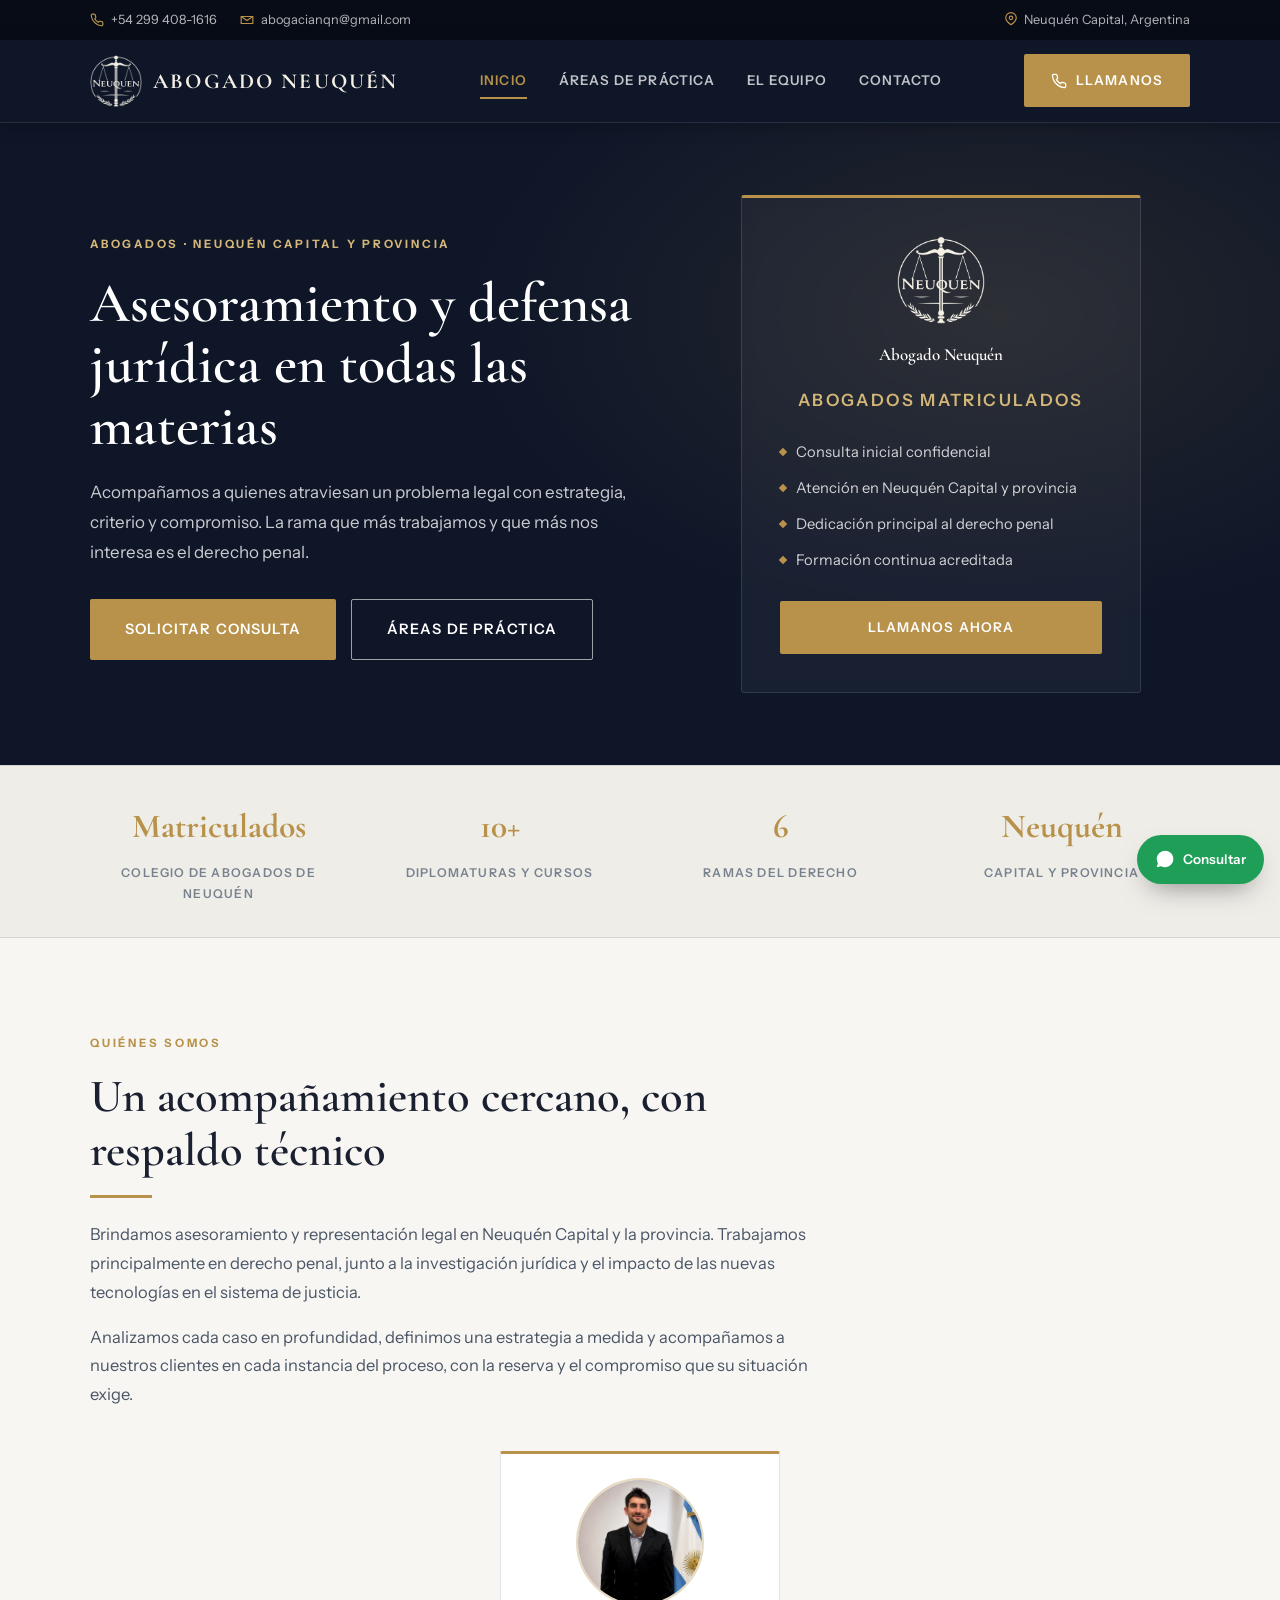
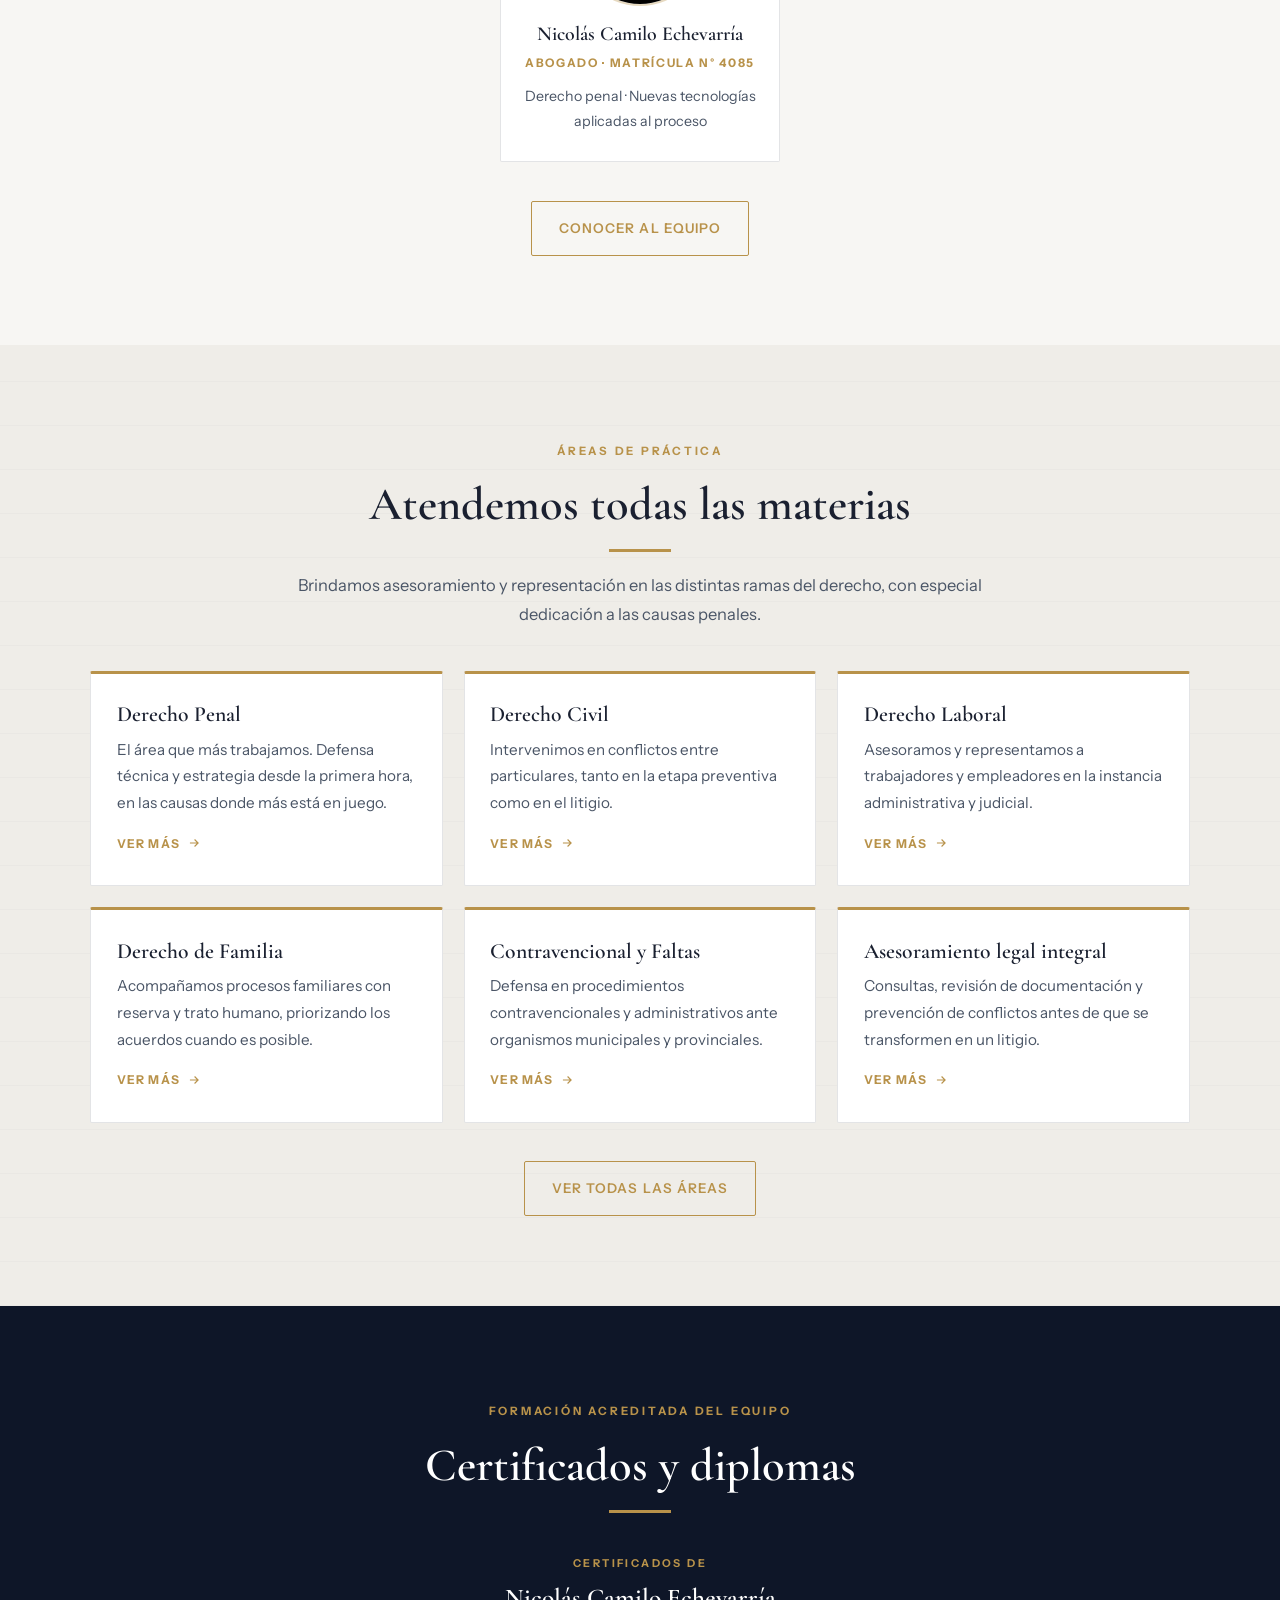
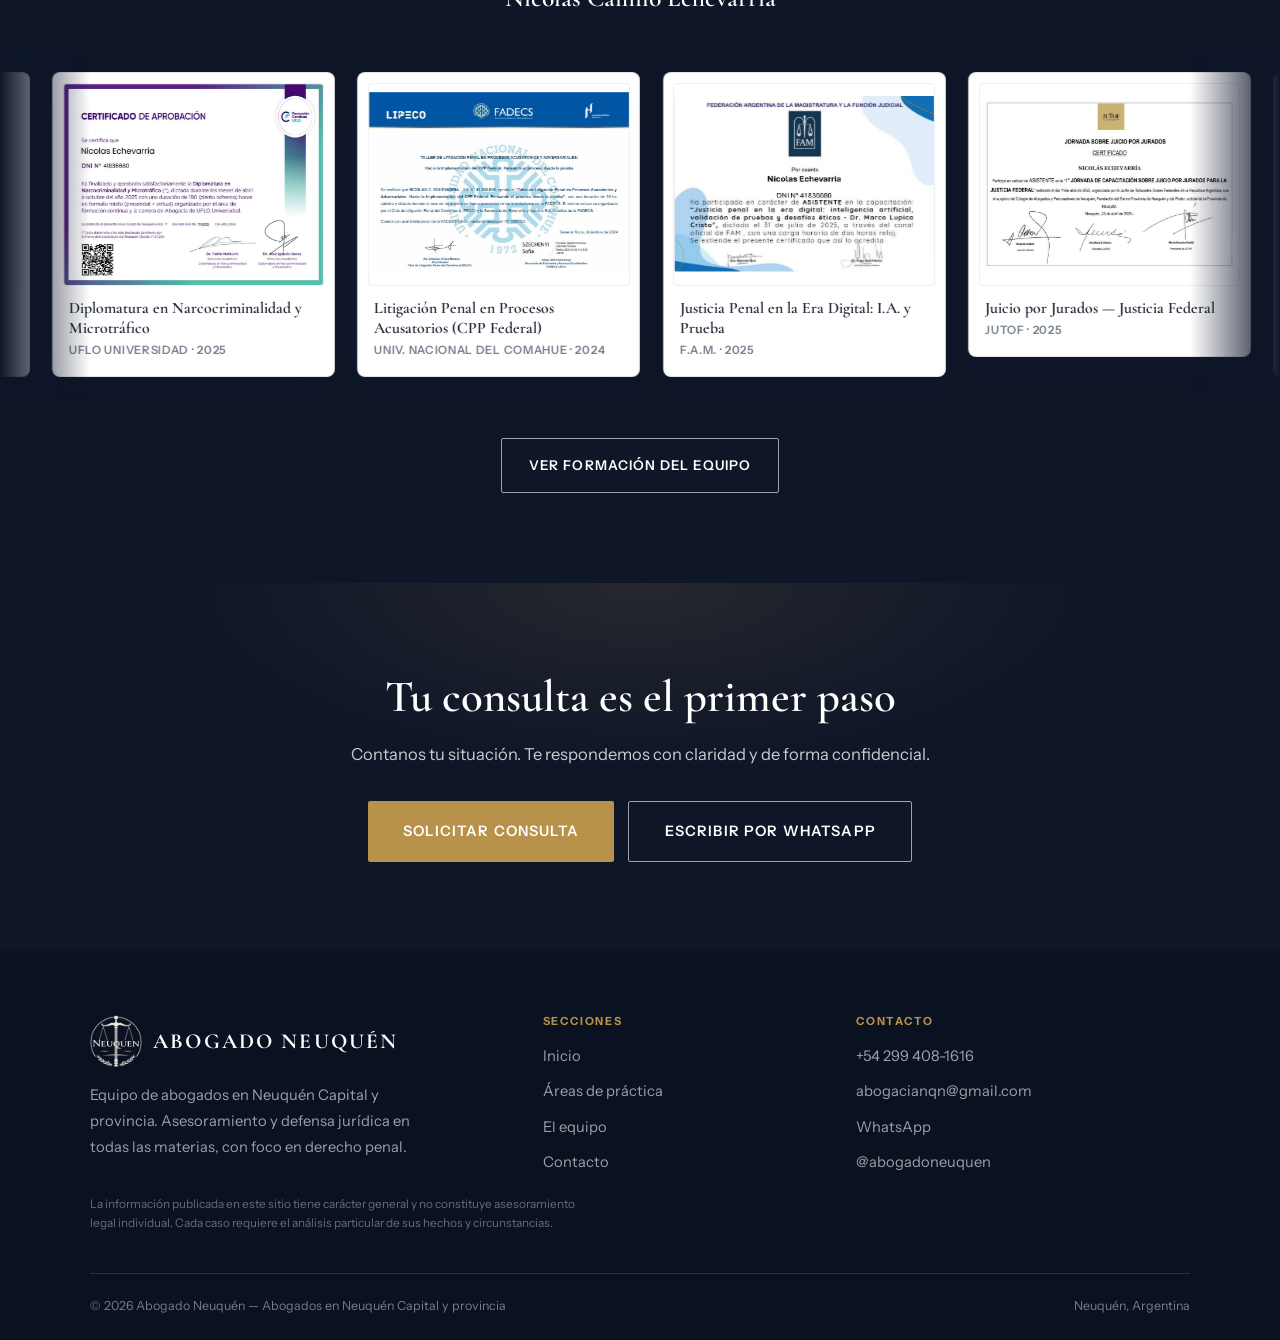
==== index.html @ dce4386e "Vitrina de certificados: desplazamiento continuo, arrastrable y sin salto El bucle pasa de keyframes" ====
<!DOCTYPE html>
<html lang="es-AR">
<head>
<meta charset="UTF-8">
<meta name="viewport" content="width=device-width, initial-scale=1, viewport-fit=cover">
<title>Abogado Neuquén | Abogados en Neuquén — Asesoramiento y defensa jurídica</title>
<meta name="description" content="Abogados en Neuquén. Asesoramiento y defensa jurídica en todas las materias legales, con foco en derecho penal. Consultanos tu caso: te respondemos con claridad y de forma confidencial.">
<meta name="robots" content="index, follow">
<meta name="theme-color" content="#0E1628">
<link rel="canonical" href="https://neuquenabogados.com/">
<meta property="og:type" content="website">
<meta property="og:url" content="https://neuquenabogados.com/">
<meta property="og:title" content="Abogado Neuquén | Abogados en Neuquén">
<meta property="og:description" content="Asesoramiento y defensa jurídica en Neuquén, con foco en derecho penal.">
<meta property="og:image" content="assets/img/logo.png">
<meta property="og:locale" content="es_AR">
<link rel="icon" href="assets/img/favicon.png" type="image/png">
<link rel="apple-touch-icon" href="assets/img/logo.png">
<link rel="preconnect" href="https://fonts.googleapis.com">
<link rel="preconnect" href="https://fonts.gstatic.com" crossorigin>
<link rel="stylesheet" href="https://fonts.googleapis.com/css2?family=Cormorant+Garamond:wght@500;600;700&family=Instrument+Sans:wght@400;500;600;700&display=swap">
<link rel="stylesheet" href="styles.css?v=20260724t13">
<script type="application/ld+json">
{
  "@context": "https://schema.org",
  "@type": "LegalService",
  "name": "Abogado Neuquén",
  "description": "Abogados en Neuquén. Asesoramiento y representación legal en todas las materias, con foco en derecho penal.",
  "areaServed": "Neuquén, Argentina",
  "url": "https://neuquenabogados.com/",
  "logo": "https://neuquenabogados.com/assets/img/logo.png",
  "image": "https://neuquenabogados.com/assets/img/logo.png",
  "email": "abogacianqn@gmail.com",
  "telephone": "+54 299 408-1616",
  "address": { "@type": "PostalAddress", "addressLocality": "Neuquén Capital", "addressCountry": "AR" },
  "sameAs": ["https://www.instagram.com/abogadoneuquen/"],
  "member": [
    {
      "@type": "Attorney",
      "name": "Nicolás Camilo Echevarría",
      "jobTitle": "Abogado",
      "image": "https://neuquenabogados.com/assets/img/nicolas.jpg"
    }
  ]
}
</script>
</head>
<body>
<a class="skip-link" href="#main">Saltar al contenido</a>

<!-- Barra superior -->
<div class="topbar">
  <div class="container topbar-inner">
    <div class="topbar-group">
      <a data-phone-link href="tel:"><svg viewBox="0 0 24 24" fill="none" stroke="currentColor" stroke-width="2"><path d="M22 16.92v3a2 2 0 0 1-2.18 2 19.79 19.79 0 0 1-8.63-3.07 19.5 19.5 0 0 1-6-6 19.79 19.79 0 0 1-3.07-8.67A2 2 0 0 1 4.11 2h3a2 2 0 0 1 2 1.72c.13.96.36 1.9.7 2.81a2 2 0 0 1-.45 2.11L8.09 9.91a16 16 0 0 0 6 6l1.27-1.27a2 2 0 0 1 2.11-.45c.91.34 1.85.57 2.81.7A2 2 0 0 1 22 16.92z"/></svg><span data-phone-display>—</span></a>
      <a data-email-link href="mailto:"><svg viewBox="0 0 24 24" fill="none" stroke="currentColor" stroke-width="2"><path d="M22 6l-10 7L2 6"/><path d="M2 6h20v12H2z"/></svg><span data-email-display>—</span></a>
    </div>
    <div class="topbar-group">
      <span><svg viewBox="0 0 24 24" fill="none" stroke="currentColor" stroke-width="2" style="display:inline-block;vertical-align:-2px;margin-right:.35rem"><path d="M21 10c0 6-9 12-9 12s-9-6-9-12a9 9 0 0 1 18 0z"/><circle cx="12" cy="10" r="3"/></svg><span data-location-display>—</span></span>
    </div>
  </div>
</div>

<!-- Header -->
<header class="site-header">
  <div class="container header-inner">
    <a class="logo" href="index.html">
      <img src="assets/img/logo.png" alt="Abogado Neuquén" width="52" height="52">
      <span class="logo-text"><span class="logo-name">Abogado Neuquén</span></span>
    </a>
    <nav class="main-nav" aria-label="Principal">
      <a href="index.html">Inicio</a>
      <a href="areas-de-practica.html">Áreas de práctica</a>
      <a href="equipo.html">El equipo</a>
      <a href="contacto.html">Contacto</a>
    </nav>
    <div class="header-actions">
      <a class="btn btn-gold btn-call" data-phone-link href="tel:">
        <svg viewBox="0 0 24 24" fill="none" stroke="currentColor" stroke-width="2"><path d="M22 16.92v3a2 2 0 0 1-2.18 2 19.79 19.79 0 0 1-8.63-3.07 19.5 19.5 0 0 1-6-6 19.79 19.79 0 0 1-3.07-8.67A2 2 0 0 1 4.11 2h3a2 2 0 0 1 2 1.72c.13.96.36 1.9.7 2.81a2 2 0 0 1-.45 2.11L8.09 9.91a16 16 0 0 0 6 6l1.27-1.27a2 2 0 0 1 2.11-.45c.91.34 1.85.57 2.81.7A2 2 0 0 1 22 16.92z"/></svg>
        Llamanos
      </a>
      <button class="burger" data-burger aria-expanded="false" aria-controls="mobile-menu" aria-label="Abrir menú"><span></span></button>
    </div>
  </div>
</header>
<div class="mobile-menu" id="mobile-menu" data-mobile-menu data-open="false">
  <a href="index.html">Inicio</a>
  <a href="areas-de-practica.html">Áreas de práctica</a>
  <a href="equipo.html">El equipo</a>
  <a href="contacto.html">Contacto</a>
  <a class="btn btn-gold" data-phone-link href="tel:">Llamanos</a>
</div>

<main id="main">

  <!-- Hero -->
  <section class="home-hero">
    <div class="container home-hero-grid">
      <div data-reveal>
        <span class="eyebrow">Abogados · Neuquén Capital y provincia</span>
        <h1>Asesoramiento y defensa jurídica en todas las materias</h1>
        <p>Acompañamos a quienes atraviesan un problema legal con estrategia, criterio y compromiso. La rama que más trabajamos y que más nos interesa es el derecho penal.</p>
        <div class="actions">
          <a class="btn btn-gold btn-lg" href="contacto.html">Solicitar consulta</a>
          <a class="btn btn-light btn-lg" href="areas-de-practica.html">Áreas de práctica</a>
        </div>
      </div>
      <aside class="hero-panel" data-reveal>
        <img class="hero-emblem" src="assets/img/logo.png" alt="" width="88" height="88" fetchpriority="high">
        <p class="hero-panel-title">Abogado Neuquén</p>
        <p class="hero-panel-sub">Abogados matriculados</p>
        <ul class="hero-points">
          <li>Consulta inicial confidencial</li>
          <li>Atención en Neuquén Capital y provincia</li>
          <li>Dedicación principal al derecho penal</li>
          <li>Formación continua acreditada</li>
        </ul>
        <a class="btn btn-gold" data-phone-link href="tel:">Llamanos ahora</a>
      </aside>
    </div>
  </section>

  <!-- Franja de datos -->
  <section class="facts">
    <div class="container facts-inner">
      <div class="fact"><strong>Matriculados</strong><span>Colegio de Abogados de Neuquén</span></div>
      <div class="fact"><strong>10+</strong><span>Diplomaturas y cursos</span></div>
      <div class="fact"><strong>6</strong><span>Ramas del derecho</span></div>
      <div class="fact"><strong>Neuquén</strong><span>Capital y provincia</span></div>
    </div>
  </section>

  <!-- Presentación -->
  <section class="section">
    <div class="container">
      <div class="section-head" data-reveal>
        <span class="eyebrow">Quiénes somos</span>
        <h2>Un acompañamiento cercano, con respaldo técnico</h2>
        <div class="rule" style="margin-bottom:1.4rem"></div>
        <p>Brindamos asesoramiento y representación legal en Neuquén Capital y la provincia. Trabajamos principalmente en derecho penal, junto a la investigación jurídica y el impacto de las nuevas tecnologías en el sistema de justicia.</p>
        <p style="margin-top:1rem">Analizamos cada caso en profundidad, definimos una estrategia a medida y acompañamos a nuestros clientes en cada instancia del proceso, con la reserva y el compromiso que su situación exige.</p>
      </div>
      <div class="team-brief" data-team-brief data-reveal></div>
      <div style="text-align:center;margin-top:2.4rem" data-reveal>
        <a class="btn btn-outline" href="equipo.html">Conocer al equipo</a>
      </div>
    </div>
  </section>

  <!-- Áreas -->
  <section class="section section--alt">
    <div class="container">
      <div class="section-head center" data-reveal>
        <span class="eyebrow">Áreas de práctica</span>
        <h2>Atendemos todas las materias</h2>
        <div class="rule"></div>
        <p>Brindamos asesoramiento y representación en las distintas ramas del derecho, con especial dedicación a las causas penales.</p>
      </div>
      <div class="card-grid cols-3" data-areas-summary data-reveal></div>
      <div style="text-align:center;margin-top:2.4rem" data-reveal>
        <a class="btn btn-outline" href="areas-de-practica.html">Ver todas las áreas</a>
      </div>
    </div>
  </section>

  <!-- Certificados -->
  <section class="section section--navy">
    <div class="container">
      <div class="section-head center" data-reveal>
        <span class="eyebrow">Formación acreditada del equipo</span>
        <h2>Certificados y diplomas</h2>
        <div class="rule"></div>
      </div>
    </div>
    <div class="cert-groups" data-certs data-reveal></div>
    <div class="container" style="text-align:center;margin-top:2.2rem" data-reveal>
      <a class="btn btn-light" href="equipo.html">Ver formación del equipo</a>
    </div>
  </section>

  <!-- CTA -->
  <section class="section cta-band">
    <div class="container">
      <h2>Tu consulta es el primer paso</h2>
      <p>Contanos tu situación. Te respondemos con claridad y de forma confidencial.</p>
      <div class="actions">
        <a class="btn btn-gold btn-lg" href="contacto.html">Solicitar consulta</a>
        <a class="btn btn-light btn-lg" data-wa-link href="https://wa.me/">Escribir por WhatsApp</a>
      </div>
    </div>
  </section>

</main>

<footer class="site-footer">
  <div class="container">
    <div class="footer-grid">
      <div>
        <a class="logo" href="index.html">
          <img src="assets/img/logo.png" alt="Abogado Neuquén" width="48" height="48">
          <span class="logo-text"><span class="logo-name">Abogado Neuquén</span></span>
        </a>
        <p class="footer-tagline">Equipo de abogados en Neuquén Capital y provincia. Asesoramiento y defensa jurídica en todas las materias, con foco en derecho penal.</p>
      </div>
      <div>
        <h4>Secciones</h4>
        <ul>
          <li><a href="index.html">Inicio</a></li>
          <li><a href="areas-de-practica.html">Áreas de práctica</a></li>
          <li><a href="equipo.html">El equipo</a></li>
          <li><a href="contacto.html">Contacto</a></li>
        </ul>
      </div>
      <div>
        <h4>Contacto</h4>
        <ul>
          <li><a data-phone-link href="tel:" data-phone-display>—</a></li>
          <li><a data-email-link href="mailto:" data-email-display>—</a></li>
          <li><a data-wa-link href="https://wa.me/">WhatsApp</a></li>
          <li><a href="https://www.instagram.com/abogadoneuquen/" target="_blank" rel="noopener">@abogadoneuquen</a></li>
        </ul>
      </div>
    </div>
    <p class="footer-legal">La información publicada en este sitio tiene carácter general y no constituye asesoramiento legal individual. Cada caso requiere el análisis particular de sus hechos y circunstancias.</p>
    <div class="footer-bottom">
      <span>© <span data-year></span> Abogado Neuquén — Abogados en Neuquén Capital y provincia</span>
      <span>Neuquén, Argentina</span>
    </div>
  </div>
</footer>

<a class="wa-float" data-wa-link href="https://wa.me/" aria-label="Escribir por WhatsApp">
  <svg viewBox="0 0 24 24" fill="currentColor"><path d="M12.04 2C6.58 2 2.13 6.45 2.13 11.91c0 1.85.5 3.58 1.37 5.07L2 22l5.2-1.37a9.9 9.9 0 0 0 4.84 1.23h.01c5.46 0 9.91-4.45 9.91-9.91 0-2.65-1.03-5.14-2.9-7.01A9.82 9.82 0 0 0 12.04 2z"/></svg>
  <span class="txt">Consultar</span>
</a>

<div class="cred-modal" data-cred-modal aria-hidden="true">
  <div class="cred-modal-backdrop" data-cred-close></div>
  <div class="cred-modal-panel" role="dialog" aria-modal="true" aria-label="Certificado">
    <div class="cred-modal-head">
      <span data-cred-title>Certificado</span>
      <button class="cred-modal-close" data-cred-close aria-label="Cerrar">×</button>
    </div>
    <div class="cred-modal-body"><img data-cred-img alt="" decoding="async"></div>
    <div class="cred-modal-foot">
      <a class="btn btn-outline" data-cred-open target="_blank" rel="noopener" href="#">Abrir en pestaña nueva</a>
    </div>
  </div>
</div>

<script defer src="lib/manifest.js?v=20260724t13"></script>
<script defer src="main.js?v=20260724t13"></script>
</body>
</html>
---- styles.css ----
/* =============================================================
   ABOGADO NEUQUÉN — Nicolás Camilo Echevarría
   Estructura tradicional multi-página (estilo estudio jurídico)
   ============================================================= */
:root {
  --navy:  #0E1628; --navy-2: #131E33; --navy-3: #1E2D45;
  --gold:  #B8924A; --gold-2: #D4B678;
  --paper: #F7F6F3; --paper-2: #EFEDE8;
  --ink:   #1A2030; --ink-2: #4A5566; --ink-3: #78828F;
  --white: #FFFFFF;
  --line:  rgba(26,32,48,.12); --line-gold: rgba(184,146,74,.35);
  --serif: "Cormorant Garamond","Cormorant",Georgia,serif;
  --sans:  "Instrument Sans",-apple-system,BlinkMacSystemFont,"Segoe UI",system-ui,sans-serif;
  --ease: cubic-bezier(0.16,1,0.3,1);
  --container: 1180px; --gutter: clamp(1.15rem,4vw,2.5rem);
}

*,*::before,*::after { box-sizing: border-box; margin: 0; }
html { -webkit-text-size-adjust: 100%; scroll-behavior: smooth; overflow-x: clip; }
@media (prefers-reduced-motion: reduce) { html { scroll-behavior: auto; } }
body { font-family: var(--sans); font-size: 16.5px; line-height: 1.75; background: var(--paper); color: var(--ink-2); -webkit-font-smoothing: antialiased; overflow-x: clip; }
img,svg { display: block; max-width: 100%; } img { height: auto; }
button { font: inherit; color: inherit; cursor: pointer; border: 0; background: none; }
a { color: inherit; text-decoration: none; } ul,ol { list-style: none; padding: 0; }
h1,h2,h3,h4 { font-family: var(--serif); font-weight: 600; line-height: 1.15; color: var(--ink); }
::selection { background: var(--gold); color: #fff; }
:focus-visible { outline: 2px solid var(--gold); outline-offset: 3px; }
.skip-link { position: fixed; top: -100px; left: 1rem; z-index: 9999; padding: .7rem 1.1rem; background: var(--gold); color: #fff; border-radius: 3px; font-weight: 600; }
.skip-link:focus { top: 1rem; }
.container { width: 100%; max-width: var(--container); margin-inline: auto; padding-inline: var(--gutter); }

/* ---------- Barra superior de contacto ---------- */
.topbar { background: #070C16; color: rgba(255,255,255,.7); font-size: .8rem; }
.topbar-inner { display: flex; flex-wrap: wrap; align-items: center; justify-content: center; gap: .4rem 1.6rem; padding-block: .55rem; text-align: center; }
@media (min-width: 900px) { .topbar-inner { justify-content: space-between; text-align: left; } }
.topbar a { display: inline-flex; align-items: center; gap: .45rem; transition: color .3s; }
.topbar a:hover { color: var(--gold-2); }
.topbar svg { width: 14px; height: 14px; color: var(--gold); flex-shrink: 0; }
.topbar-group { display: flex; flex-wrap: wrap; align-items: center; justify-content: center; gap: .4rem 1.4rem; }

/* ---------- Header ---------- */
.site-header { position: sticky; top: 0; z-index: 300; background: var(--navy); border-bottom: 1px solid rgba(255,255,255,.10); box-shadow: 0 2px 16px rgba(0,0,0,.25); }
.header-inner { display: flex; align-items: center; justify-content: space-between; gap: 1.5rem; padding-block: .9rem; }
.logo { display: flex; align-items: center; gap: .7rem; }
.logo img { width: 52px; height: 52px; object-fit: contain; flex-shrink: 0; }
.logo-text { display: flex; flex-direction: column; line-height: 1.15; }
.logo-name { font-family: var(--serif); font-size: 1.34rem; font-weight: 700; color: #F5F0E6; letter-spacing: .1em; text-transform: uppercase; }
.logo-sub { font-size: .6rem; font-weight: 500; letter-spacing: .18em; text-transform: uppercase; color: var(--ink-3); }
.main-nav { display: none; align-items: center; gap: 2rem; }
@media (min-width: 1040px) { .main-nav { display: flex; } }
.main-nav a { position: relative; font-size: .84rem; font-weight: 600; letter-spacing: .08em; text-transform: uppercase; color: rgba(255,255,255,.75); padding-block: .4rem; transition: color .3s; }
.main-nav a::after { content: ""; position: absolute; left: 0; right: 0; bottom: 0; height: 2px; background: var(--gold); transform: scaleX(0); transform-origin: right; transition: transform .35s var(--ease); }
.main-nav a:hover { color: #fff; } .main-nav a:hover::after { transform: scaleX(1); transform-origin: left; }
.main-nav a.is-active { color: var(--gold); } .main-nav a.is-active::after { transform: scaleX(1); }
.header-actions { display: flex; align-items: center; gap: .8rem; }
.btn-call { display: none; }
@media (min-width: 620px) { .btn-call { display: inline-flex; } }
.burger { display: grid; place-items: center; width: 44px; height: 44px; border: 1px solid rgba(255,255,255,.3); border-radius: 3px; }
@media (min-width: 1040px) { .burger { display: none; } }
.burger span { position: relative; width: 19px; height: 12px; display: block; }
.burger span::before,.burger span::after { content: ""; position: absolute; left: 0; right: 0; height: 2px; background: #fff; transition: transform .35s, top .35s; }
.burger span::before { top: 0; } .burger span::after { top: 10px; }
.burger[aria-expanded="true"] span::before { top: 5px; transform: rotate(45deg); }
.burger[aria-expanded="true"] span::after { top: 5px; transform: rotate(-45deg); }
.mobile-menu { position: fixed; inset: 0; z-index: 290; background: var(--navy); display: flex; flex-direction: column; align-items: center; justify-content: center; gap: 1.5rem; clip-path: inset(0 0 100% 0); transition: clip-path .55s var(--ease); }
.mobile-menu[data-open="true"] { clip-path: inset(0); }
.mobile-menu a { font-family: var(--serif); font-size: 1.7rem; color: #fff; }
.mobile-menu a:hover { color: var(--gold-2); }

/* ---------- Botones ---------- */
.btn { display: inline-flex; align-items: center; justify-content: center; gap: .55rem; padding: .92rem 1.7rem; font-family: var(--sans); font-weight: 600; font-size: .84rem; letter-spacing: .08em; text-transform: uppercase; border-radius: 2px; transition: background-color .3s, color .3s, border-color .3s, transform .3s var(--ease); }
.btn-gold { background: var(--gold); color: #fff; }
.btn-gold:hover { background: #A17E3B; transform: translateY(-2px); }
.btn-outline { border: 1.5px solid var(--gold); color: var(--gold); }
.btn-outline:hover { background: var(--gold); color: #fff; transform: translateY(-2px); }
.btn-light { border: 1.5px solid rgba(255,255,255,.6); color: #fff; }
.btn-light:hover { background: #fff; color: var(--navy); }
.btn-lg { padding: 1.05rem 2.2rem; font-size: .9rem; }
.btn svg { width: 16px; height: 16px; }

/* ---------- Cabecera de página (banner) ---------- */
.page-banner { position: relative; min-height: clamp(240px,34vw,380px); display: grid; place-items: center; text-align: center; overflow: hidden; background: var(--navy); }
.page-banner img { position: absolute; inset: 0; width: 100%; height: 100%; object-fit: cover; }
.page-banner::after { content: ""; position: absolute; inset: 0; background: linear-gradient(180deg, rgba(14,22,40,.78), rgba(14,22,40,.86)); }
.page-banner .banner-inner { position: relative; z-index: 1; padding: 3rem var(--gutter); }
.page-banner h1 { font-size: clamp(2.3rem,6vw,4rem); color: #fff; letter-spacing: .02em; }
.page-banner .crumb { margin-top: .9rem; font-size: .74rem; font-weight: 600; letter-spacing: .2em; text-transform: uppercase; color: var(--gold-2); }

/* ---------- Secciones ---------- */
.section { padding-block: clamp(3.5rem,7vw,6rem); }
.section--alt { background: var(--paper-2); }
.section--navy { background: var(--navy); color: rgba(255,255,255,.75); }
.section--navy h2, .section--navy h3 { color: #fff; }
.section-head { max-width: 46rem; }
.section-head.center { margin-inline: auto; text-align: center; }
.eyebrow { display: inline-block; font-size: .72rem; font-weight: 700; letter-spacing: .24em; text-transform: uppercase; color: var(--gold); }
.section-head h2 { margin-top: .9rem; font-size: clamp(1.9rem,4vw,2.9rem); }
.rule { width: 62px; height: 3px; background: var(--gold); margin-top: 1.1rem; }
.section-head.center .rule { margin-inline: auto; }
.section-head p { margin-top: 1.2rem; font-size: 1.03rem; }

/* ---------- Home: hero ---------- */
.home-hero { background: var(--navy); color: rgba(255,255,255,.78); position: relative; overflow: hidden; }
.home-hero::before { content: ""; position: absolute; inset: 0; background: radial-gradient(60% 70% at 78% 30%, rgba(184,146,74,.13), transparent 70%); }
.home-hero-grid { position: relative; display: grid; gap: clamp(2rem,4vw,3.5rem); grid-template-columns: 1fr; align-items: center; padding-block: clamp(2.5rem,6vw,4.5rem); }
@media (min-width: 900px) { .home-hero-grid { grid-template-columns: 1.05fr .95fr; } }
.home-hero .eyebrow { color: var(--gold-2); }
.home-hero h1 { margin-top: 1rem; font-size: clamp(2.2rem,5vw,3.5rem); color: #fff; line-height: 1.1; }
.home-hero p { margin-top: 1.3rem; font-size: 1.06rem; max-width: 34rem; }
.home-hero .actions { margin-top: 2rem; display: flex; flex-wrap: wrap; gap: .9rem; }
/* Panel institucional del hero (sin retrato) */
.hero-panel { position: relative; justify-self: center; width: min(100%,400px); padding: clamp(1.8rem,3vw,2.4rem); background: rgba(255,255,255,.045); border: 1px solid rgba(255,255,255,.12); border-top: 3px solid var(--gold); border-radius: 3px; backdrop-filter: blur(6px); text-align: center; }
.hero-emblem { width: 88px; height: 88px; object-fit: contain; margin: 0 auto .9rem; }
.hero-panel-title { font-family: var(--serif); font-size: 1.5rem; font-weight: 600; color: #fff; line-height: 1.2; }
.hero-panel-sub { margin-top: .25rem; font-size: .72rem; font-weight: 600; letter-spacing: .14em; text-transform: uppercase; color: var(--gold-2); }
.hero-points { margin: 1.5rem 0 1.7rem; display: grid; gap: .65rem; text-align: left; }
.hero-points li { display: flex; align-items: flex-start; gap: .6rem; font-size: .92rem; color: rgba(255,255,255,.8); }
.hero-points li::before { content: ""; width: 6px; height: 6px; margin-top: .58rem; background: var(--gold); flex-shrink: 0; transform: rotate(45deg); }
.hero-panel .btn { width: 100%; }

/* ---------- Franja de datos ---------- */
.facts { background: var(--paper-2); border-block: 1px solid var(--line); }
.facts-inner { display: grid; grid-template-columns: repeat(2,1fr); gap: 1.5rem; padding-block: 2rem; text-align: center; }
@media (min-width: 800px) { .facts-inner { grid-template-columns: repeat(4,1fr); } }
.fact strong { display: block; font-family: var(--serif); font-size: clamp(1.5rem,3vw,2.1rem); color: var(--gold); }
.fact span { display: block; margin-top: .3rem; font-size: .76rem; font-weight: 600; letter-spacing: .1em; text-transform: uppercase; color: var(--ink-3); }

/* ---------- Grid de tarjetas (áreas resumen / credenciales) ---------- */
.card-grid { margin-top: 2.6rem; display: grid; gap: 1.3rem; grid-template-columns: 1fr; }
@media (min-width: 620px) { .card-grid { grid-template-columns: 1fr 1fr; } }
@media (min-width: 980px) { .card-grid.cols-3 { grid-template-columns: repeat(3,1fr); } }
.card { background: var(--white); border: 1px solid var(--line); border-top: 3px solid var(--gold); border-radius: 2px; padding: 1.8rem 1.6rem; transition: transform .35s var(--ease), box-shadow .35s; }
.card:hover { transform: translateY(-4px); box-shadow: 0 18px 40px -22px rgba(26,32,48,.4); }
.card h3 { font-size: 1.35rem; }
.card p { margin-top: .6rem; font-size: .95rem; }
.card .card-icon { width: 34px; height: 34px; color: var(--gold); margin-bottom: 1rem; }
.card-link { margin-top: 1rem; display: inline-flex; align-items: center; gap: .4rem; font-size: .76rem; font-weight: 700; letter-spacing: .1em; text-transform: uppercase; color: var(--gold); }
.card:hover .card-link { gap: .7rem; }

/* ---------- Acordeón de áreas ---------- */
.accordion { margin-top: 2.6rem; border-top: 1px solid var(--line); }
.acc-item { border-bottom: 1px solid var(--line); background: var(--white); }
.acc-item + .acc-item { margin-top: 0; }
.acc-head { width: 100%; display: flex; align-items: center; justify-content: space-between; gap: 1.2rem; padding: 1.25rem 1.4rem; text-align: left; transition: background-color .3s; }
.acc-head:hover { background: var(--paper-2); }
.acc-title { display: flex; align-items: center; gap: .9rem; font-family: var(--serif); font-size: clamp(1.15rem,2.2vw,1.45rem); font-weight: 600; color: var(--ink); }
.acc-title svg { width: 24px; height: 24px; color: var(--gold); flex-shrink: 0; }
.acc-icon { position: relative; width: 18px; height: 18px; flex-shrink: 0; }
.acc-icon::before,.acc-icon::after { content: ""; position: absolute; background: var(--gold); transition: transform .35s var(--ease), opacity .3s; }
.acc-icon::before { left: 0; right: 0; top: 50%; height: 2px; transform: translateY(-50%); }
.acc-icon::after { top: 0; bottom: 0; left: 50%; width: 2px; transform: translateX(-50%); }
.acc-item[data-open="true"] .acc-icon::after { transform: translateX(-50%) rotate(90deg); opacity: 0; }
.acc-item[data-open="true"] .acc-head { background: var(--paper-2); }
.acc-panel { display: grid; grid-template-rows: 0fr; transition: grid-template-rows .45s var(--ease); }
.acc-item[data-open="true"] .acc-panel { grid-template-rows: 1fr; }
.acc-panel-inner { overflow: hidden; }
.acc-body { padding: 0 1.4rem 1.6rem; }
.acc-body p { font-size: .97rem; max-width: 60rem; }
.acc-sub { margin-top: 1.1rem; display: grid; gap: .6rem 1.6rem; grid-template-columns: 1fr; }
@media (min-width: 620px) { .acc-sub { grid-template-columns: 1fr 1fr; } }
@media (min-width: 980px) { .acc-sub { grid-template-columns: 1fr 1fr 1fr; } }
.acc-sub li { display: flex; align-items: flex-start; gap: .55rem; font-size: .93rem; color: var(--ink-2); }
.acc-sub li::before { content: ""; width: 6px; height: 6px; margin-top: .55rem; background: var(--gold); flex-shrink: 0; transform: rotate(45deg); }
.acc-item.is-featured .acc-title { color: var(--gold); }
.acc-item.is-featured { border-left: 3px solid var(--gold); }

/* ---------- Trayectoria / perfil ---------- */
.profile-grid { display: grid; gap: clamp(2rem,4vw,3.5rem); grid-template-columns: 1fr; align-items: start; }
@media (min-width: 900px) { .profile-grid { grid-template-columns: .8fr 1.2fr; } }
.profile-photo img { width: 100%; border-radius: 3px; border: 1px solid var(--line); }
/* Retrato discreto (home): más chico, sin protagonismo */
@media (min-width: 900px) { .profile-grid--discreet { grid-template-columns: .58fr 1.42fr; } }
.profile-photo--discreet { max-width: 260px; margin-inline: auto; }
.profile-photo--discreet img { aspect-ratio: 4/5; object-fit: cover; object-position: center 15%; }
.profile-photo--discreet figcaption { margin-top: .7rem; text-align: center; font-size: .72rem; font-weight: 600; letter-spacing: .12em; text-transform: uppercase; color: var(--ink-3); }
.profile-body p + p { margin-top: 1rem; }
.profile-body h2 { margin-bottom: 1.2rem; }
.data-list { margin-top: 1.8rem; border-top: 1px solid var(--line); }
.data-list li { display: flex; flex-wrap: wrap; gap: .3rem 1rem; padding: .85rem 0; border-bottom: 1px solid var(--line); font-size: .95rem; }
.data-list .k { min-width: 190px; font-weight: 600; color: var(--ink); }

/* ---------- Equipo ---------- */
.team-list { display: grid; gap: clamp(2.5rem,5vw,4rem); }
.member { display: grid; gap: clamp(1.6rem,3.5vw,3rem); grid-template-columns: 1fr; align-items: start; }
@media (min-width: 900px) { .member { grid-template-columns: .7fr 1.3fr; } }
.member-photo { margin: 0; }
.member-photo img { width: 100%; max-width: 320px; margin-inline: auto; aspect-ratio: 4/5; object-fit: cover; object-position: center 15%; border-radius: 3px; border: 1px solid var(--line); }
.member-body h3 { font-size: clamp(1.6rem,3vw,2.2rem); }
.member-body p + p { margin-top: 1rem; }
.member-role { margin-top: .4rem; font-size: .74rem; font-weight: 700; letter-spacing: .14em; text-transform: uppercase; color: var(--gold); }
/* Tarjeta compacta (home) — pensada para crecer a varias columnas */
.team-brief { margin-top: 2.6rem; display: grid; gap: 1.6rem; grid-template-columns: 1fr; justify-content: center; }
@media (min-width: 700px) { .team-brief { grid-template-columns: repeat(auto-fit,minmax(240px,280px)); } }
.member-card { background: var(--white); border: 1px solid var(--line); border-top: 3px solid var(--gold); border-radius: 2px; padding: 1.5rem 1.4rem 1.7rem; text-align: center; transition: transform .35s var(--ease), box-shadow .35s; }
.member-card:hover { transform: translateY(-4px); box-shadow: 0 18px 40px -22px rgba(26,32,48,.4); }
.member-card img { width: 128px; height: 128px; margin: 0 auto 1.1rem; border-radius: 50%; object-fit: cover; object-position: center 15%; border: 2px solid var(--line-gold); }
.member-card h3 { font-size: 1.24rem; }
.member-card .member-focus { margin-top: .7rem; font-size: .89rem; color: var(--ink-2); }

/* ---------- Certificados: carrusel infinito con los papeles reales ---------- */
/* minmax(0,1fr) evita que la columna se estire al ancho completo del track */
.cert-groups { display: grid; grid-template-columns: minmax(0,1fr); gap: clamp(2.5rem,5vw,4rem); }
.cert-group { min-width: 0; }
.cert-group-title { margin-top: 2.6rem; text-align: center; display: flex; flex-direction: column; gap: .2rem; }
.cert-group-title span { font-size: .68rem; font-weight: 700; letter-spacing: .22em; text-transform: uppercase; color: var(--gold); }
.cert-group-title strong { font-family: var(--serif); font-size: clamp(1.2rem,2.4vw,1.6rem); font-weight: 600; color: var(--ink); }
.section--navy .cert-group-title strong { color: #fff; }
/* Vitrina: los diplomas circulan solos y se pueden arrastrar.
   --per = cuántos se ven a la vez; el ancho exacto lo fija el JS en --cert-card. */
.cert-marquee { --per: 1.2; --cert-gap: clamp(.9rem,1.8vw,1.4rem); position: relative; margin-top: 1.6rem; min-width: 0; max-width: 100%; }
@media (min-width: 560px)  { .cert-marquee { --per: 2; } }
@media (min-width: 900px)  { .cert-marquee { --per: 3; } }
@media (min-width: 1280px) { .cert-marquee { --per: 4; } }

/* Degradados laterales: el ciclo no muestra dónde empieza ni dónde termina */
.cert-marquee::before,.cert-marquee::after { content: ""; position: absolute; top: 0; bottom: 0; width: clamp(36px,7vw,120px); z-index: 3; pointer-events: none; }
.cert-marquee::before { left: 0; background: linear-gradient(90deg, var(--paper-2), transparent); }
.cert-marquee::after { right: 0; background: linear-gradient(270deg, var(--paper-2), transparent); }
.section--navy .cert-marquee::before { background: linear-gradient(90deg, var(--navy), transparent); }
.section--navy .cert-marquee::after { background: linear-gradient(270deg, var(--navy), transparent); }

.cert-viewport { overflow: hidden; padding-block: 1.6rem; padding-inline: var(--gutter); cursor: grab; touch-action: pan-y; -webkit-user-select: none; user-select: none; }
.cert-viewport.is-dragging { cursor: grabbing; }
.cert-viewport.is-dragging .cert-paper { transition: none; }
.cert-track { display: flex; align-items: flex-start; gap: var(--cert-gap); width: max-content; will-change: transform; transform: translate3d(0,0,0); }

/* El papel: se ve el diploma completo, sin recortes */
.cert-paper { flex: 0 0 var(--cert-card, 300px); width: var(--cert-card, 300px); margin: 0; background: var(--white); padding: .6rem .6rem .15rem; border: 1px solid var(--line); border-radius: 8px; box-shadow: 0 12px 30px -18px rgba(26,32,48,.5); cursor: zoom-in; transition: transform .45s var(--ease), box-shadow .45s var(--ease); }
.cert-paper:hover,.cert-paper:focus-visible { transform: translate3d(0,-8px,0) scale(1.035); box-shadow: 0 34px 60px -24px rgba(26,32,48,.55), 0 4px 14px -8px rgba(26,32,48,.3); }
.cert-paper img { width: 100%; aspect-ratio: 1.29/1; object-fit: contain; background: #fff; border: 1px solid rgba(26,32,48,.07); border-radius: 4px; pointer-events: none; }
.cert-paper figcaption { padding: .75rem .4rem .85rem; display: flex; flex-direction: column; gap: .15rem; }
.cert-paper figcaption strong { font-family: var(--serif); font-size: 1rem; font-weight: 600; color: var(--ink); line-height: 1.25; display: -webkit-box; -webkit-line-clamp: 2; -webkit-box-orient: vertical; overflow: hidden; }
.cert-paper figcaption span { font-size: .72rem; font-weight: 600; letter-spacing: .06em; text-transform: uppercase; color: var(--ink-3); }

.cert-note { margin-top: 1.2rem; text-align: center; font-size: .82rem; color: var(--ink-3); }
/* Sin movimiento automático: el arrastre sigue disponible */
@media (prefers-reduced-motion: reduce) { .cert-paper { transition: none; } }

/* Modal credenciales */
.cred-modal { position: fixed; inset: 0; z-index: 600; display: grid; place-items: center; padding: 1.1rem; opacity: 0; visibility: hidden; transition: opacity .35s, visibility 0s .35s; }
.cred-modal.is-open { opacity: 1; visibility: visible; transition: opacity .35s; }
.cred-modal-backdrop { position: absolute; inset: 0; background: rgba(14,22,40,.75); }
.cred-modal-panel { position: relative; width: min(880px,100%); height: min(88vh,880px); display: flex; flex-direction: column; background: #fff; border-radius: 3px; overflow: hidden; box-shadow: 0 40px 90px -25px rgba(0,0,0,.6); }
.cred-modal-head { display: flex; align-items: center; justify-content: space-between; gap: 1rem; padding: .95rem 1.2rem; border-bottom: 1px solid var(--line); font-family: var(--serif); font-size: 1.1rem; font-weight: 600; color: var(--ink); }
.cred-modal-close { width: 36px; height: 36px; display: grid; place-items: center; font-size: 1.4rem; color: var(--ink-2); border: 1px solid var(--line); border-radius: 50%; transition: transform .3s, border-color .3s; }
.cred-modal-close:hover { border-color: var(--gold); transform: rotate(90deg); }
.cred-modal-body { flex: 1; overflow: auto; background: var(--paper-2); display: grid; place-items: center; padding: 1rem; }
.cred-modal-body img { width: 100%; max-width: 100%; height: auto; background: #fff; box-shadow: 0 18px 40px -24px rgba(0,0,0,.6); }
.cred-modal-foot { padding: .8rem 1.2rem; border-top: 1px solid var(--line); display: flex; justify-content: flex-end; }

/* ---------- Contacto ---------- */
.contact-grid { display: grid; gap: clamp(2rem,4vw,3.5rem); grid-template-columns: 1fr; align-items: start; }
@media (min-width: 900px) { .contact-grid { grid-template-columns: .9fr 1.1fr; } }
.info-list li { display: flex; gap: 1rem; padding: 1.1rem 0; border-bottom: 1px solid var(--line); }
.info-list li:first-child { border-top: 1px solid var(--line); }
.info-list svg { width: 20px; height: 20px; color: var(--gold); flex-shrink: 0; margin-top: .25rem; }
.info-list .k { font-size: .68rem; font-weight: 700; letter-spacing: .14em; text-transform: uppercase; color: var(--ink-3); }
.info-list .v { font-size: 1rem; color: var(--ink); margin-top: .15rem; }
.form-box { background: var(--white); border: 1px solid var(--line); border-top: 3px solid var(--gold); border-radius: 2px; padding: clamp(1.5rem,3vw,2.2rem); }
.field { margin-bottom: 1rem; }
.field label { display: block; font-size: .7rem; font-weight: 700; letter-spacing: .1em; text-transform: uppercase; color: var(--ink-3); margin-bottom: .45rem; }
.field input,.field textarea,.field select { width: 100%; padding: .85rem .95rem; background: var(--paper); border: 1px solid var(--line); border-radius: 2px; color: var(--ink); font-family: var(--sans); font-size: .96rem; transition: border-color .3s; }
.field textarea { min-height: 120px; resize: vertical; }
.field select { appearance: none; -webkit-appearance: none; cursor: pointer; }
.field input:focus,.field textarea:focus,.field select:focus { outline: none; border-color: var(--gold); }
.form-row { display: grid; gap: 1rem; grid-template-columns: 1fr; }
@media (min-width: 520px) { .form-row { grid-template-columns: 1fr 1fr; } }
.cta-form.is-sent { display: none; }
.cta-success { display: none; border: 1px solid var(--line-gold); background: rgba(184,146,74,.07); border-radius: 2px; padding: 1.8rem; }
.cta-success.is-visible { display: block; }
.cta-success h3 { font-size: 1.4rem; } .cta-success p { margin-top: .6rem; }
.map-wrap { margin-top: 1.5rem; border: 1px solid var(--line); border-radius: 2px; overflow: hidden; }
.map-wrap iframe { display: block; width: 100%; height: 300px; border: 0; }

/* ---------- CTA final ---------- */
.cta-band { background: var(--navy); color: rgba(255,255,255,.78); text-align: center; position: relative; overflow: hidden; }
.cta-band::before { content: ""; position: absolute; inset: 0; background: radial-gradient(50% 70% at 50% 0%, rgba(184,146,74,.14), transparent 70%); }
.cta-band .container { position: relative; }
.cta-band h2 { color: #fff; font-size: clamp(1.8rem,4vw,2.8rem); }
.cta-band p { margin-top: 1rem; max-width: 44rem; margin-inline: auto; }
.cta-band .actions { margin-top: 2rem; display: flex; flex-wrap: wrap; gap: .9rem; justify-content: center; }

/* ---------- Footer ---------- */
.site-footer { background: #0A1120; color: rgba(255,255,255,.6); padding-block: clamp(2.8rem,5vw,4rem) 1.5rem; font-size: .92rem; }
.footer-grid { display: grid; gap: 2.2rem; grid-template-columns: 1fr; }
@media (min-width: 760px) { .footer-grid { grid-template-columns: 1.5fr 1fr 1.2fr; } }
.site-footer .logo-name { color: #fff; } .site-footer .logo-sub { color: rgba(255,255,255,.45); }
.site-footer h4 { font-family: var(--sans); font-size: .7rem; font-weight: 700; letter-spacing: .16em; text-transform: uppercase; color: var(--gold); margin-bottom: 1rem; }
.site-footer ul { display: flex; flex-direction: column; gap: .6rem; }
.site-footer a:hover { color: var(--gold-2); }
.footer-tagline { margin-top: 1rem; max-width: 34ch; }
.footer-bottom { margin-top: 2.5rem; padding-top: 1.3rem; border-top: 1px solid rgba(255,255,255,.12); display: flex; flex-wrap: wrap; justify-content: space-between; gap: .8rem; font-size: .78rem; color: rgba(255,255,255,.45); }
.footer-legal { margin-top: 1.2rem; font-size: .74rem; color: rgba(255,255,255,.38); max-width: 62ch; line-height: 1.6; }

/* ---------- WhatsApp flotante ---------- */
.wa-float { position: fixed; right: 1rem; bottom: 1rem; z-index: 400; display: inline-flex; align-items: center; gap: .55rem; padding: .8rem 1.1rem; border-radius: 999px; background: #1F9E57; color: #fff; font-size: .84rem; font-weight: 600; box-shadow: 0 12px 28px -12px rgba(0,0,0,.5); transition: transform .35s var(--ease); }
.wa-float:hover { transform: translateY(-3px); }
.wa-float svg { width: 20px; height: 20px; }
.wa-float .txt { display: none; }
@media (min-width: 560px) { .wa-float .txt { display: inline; } }

/* ---------- Reveal discreto ---------- */
[data-reveal] { opacity: 0; transform: translateY(18px); transition: opacity .7s var(--ease), transform .7s var(--ease); }
[data-reveal].is-in { opacity: 1; transform: none; }
@media (prefers-reduced-motion: reduce) { [data-reveal] { opacity: 1; transform: none; transition: none; } }

/* ---------- Textura jurídica sutil ---------- */
.section--alt { background-image: repeating-linear-gradient(0deg, rgba(26,32,48,.022) 0 1px, transparent 1px 44px); }
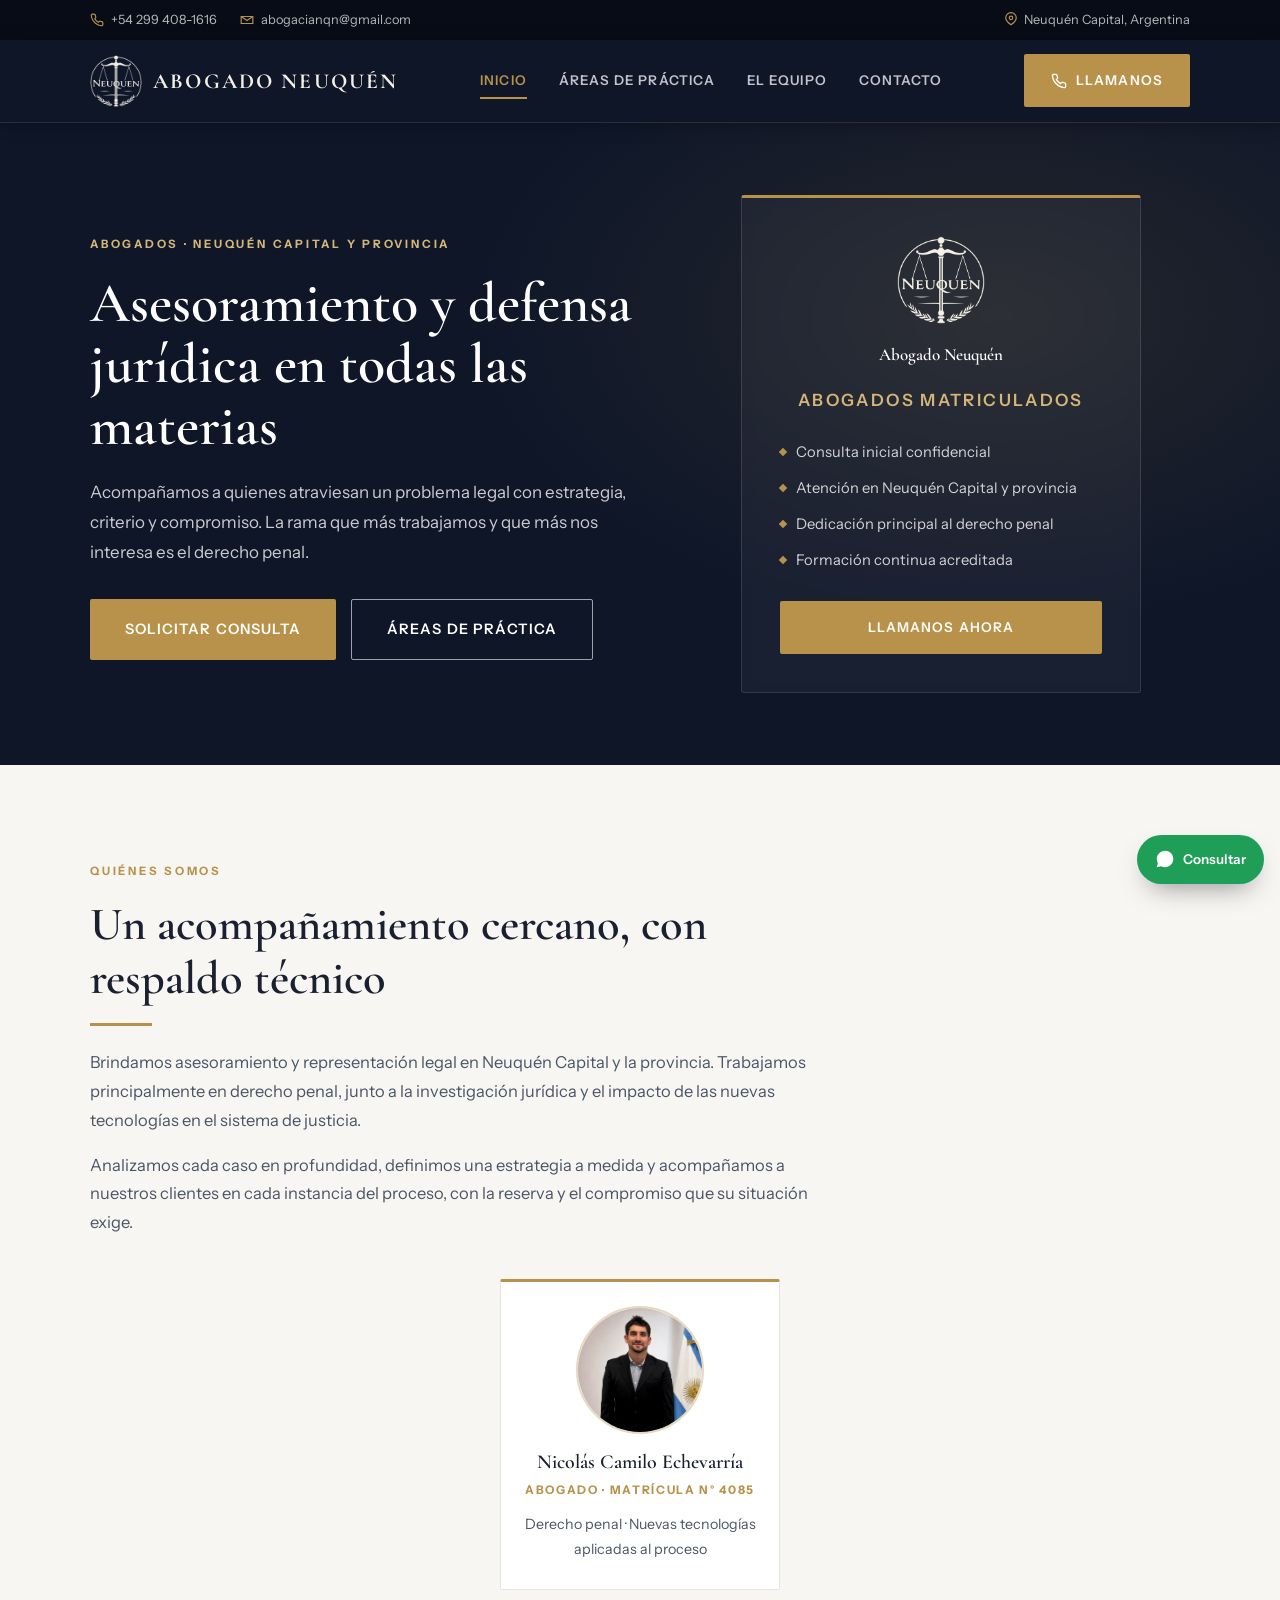
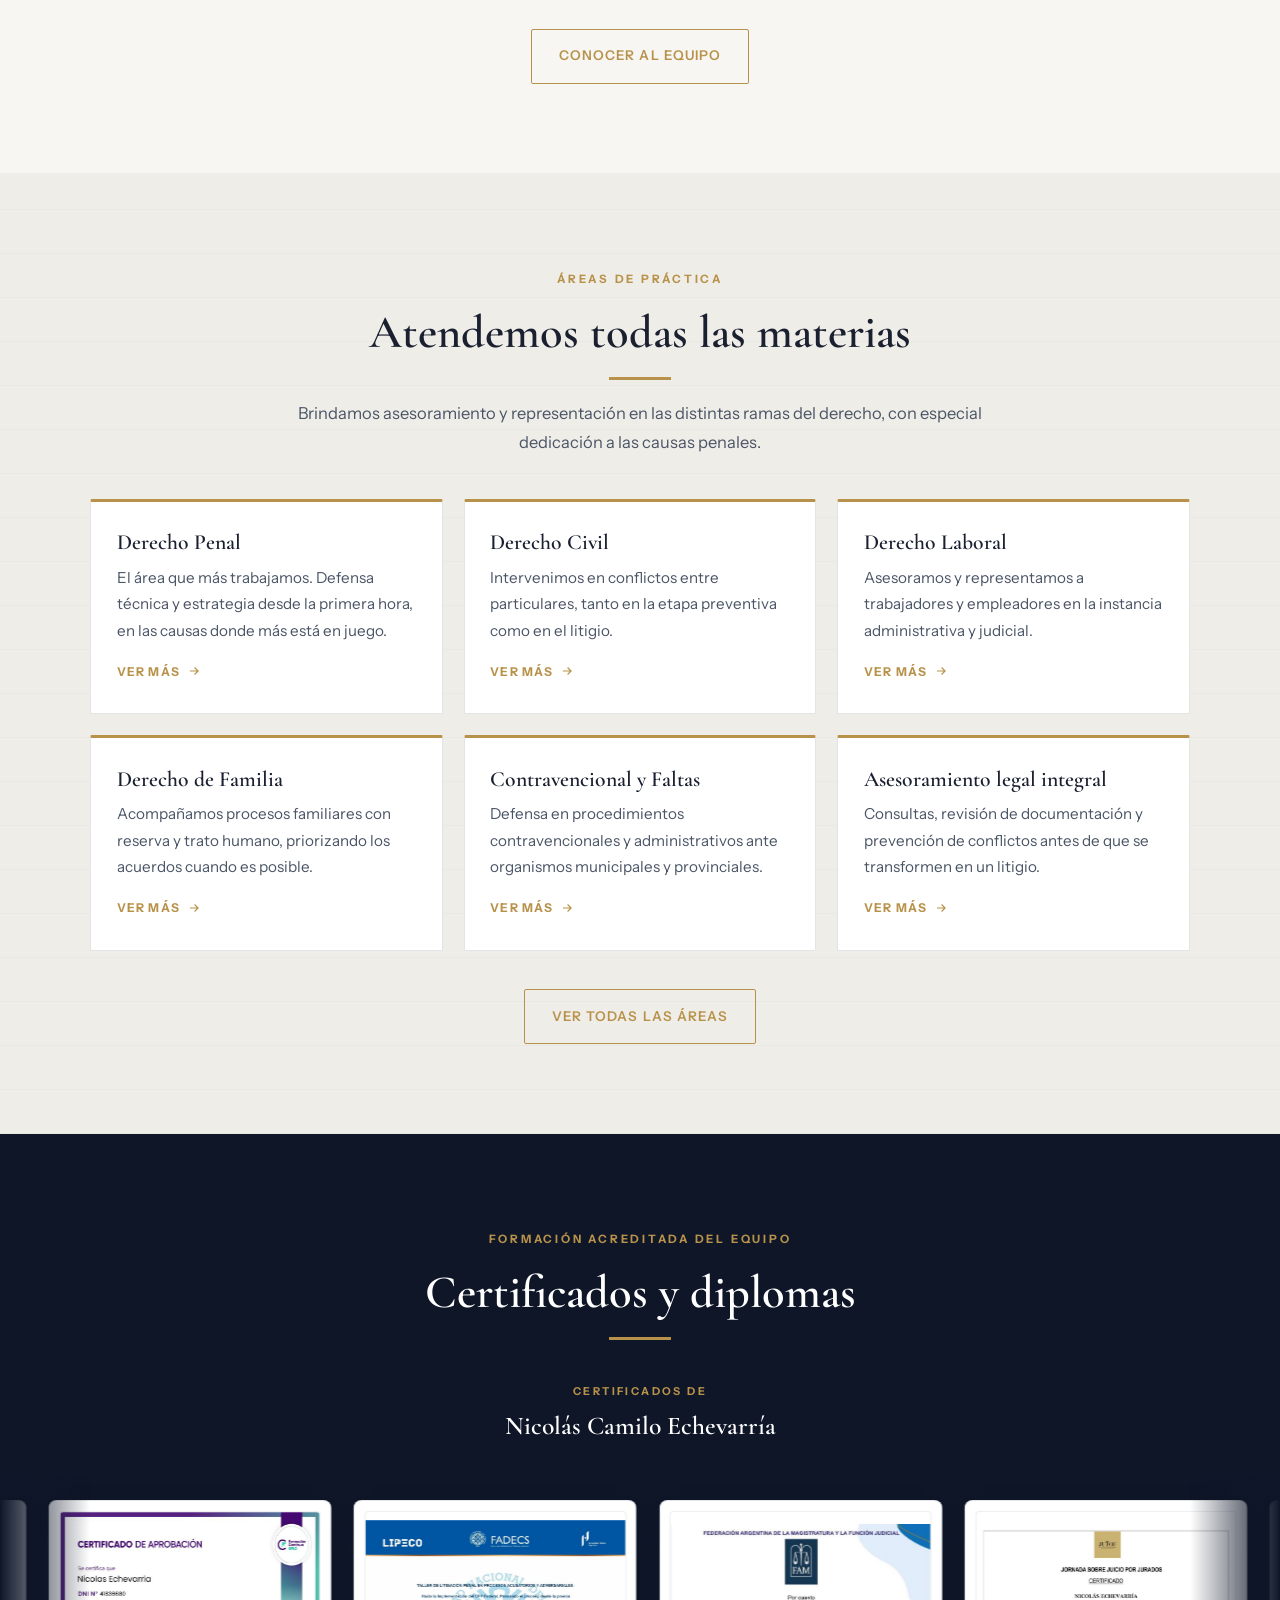
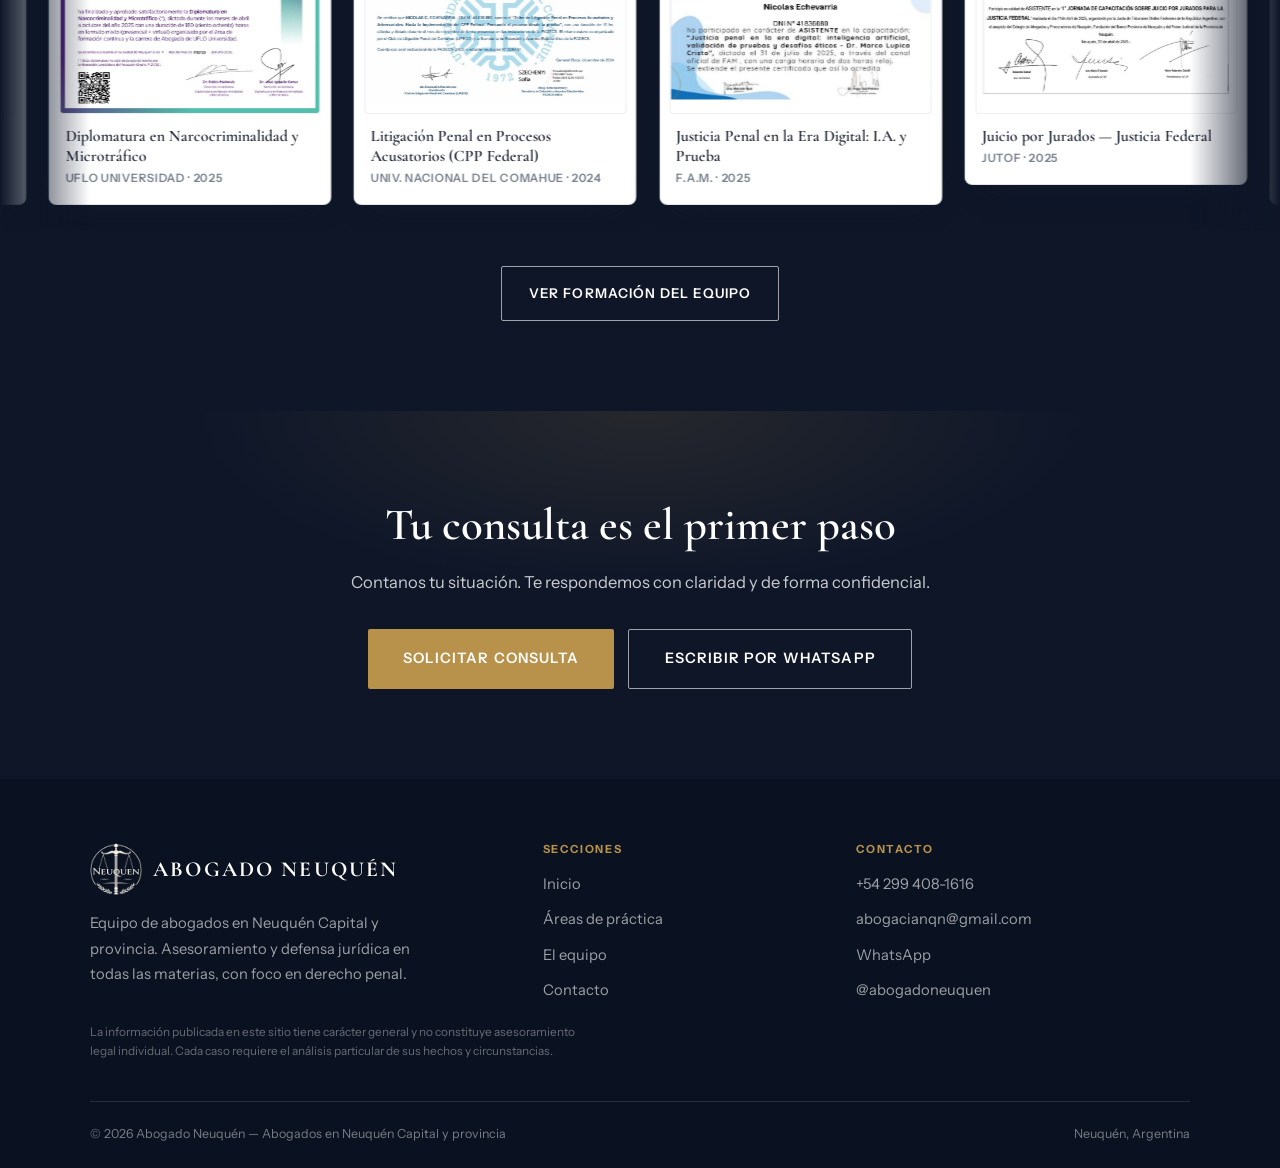
==== commit 066ed617: "Quita la franja de datos (matrícula, diplomaturas, ramas, Neuquén) de la home Se elimina también su " ====
--- a/index.html
+++ b/index.html
@@ -19,7 +19,7 @@
 <link rel="preconnect" href="https://fonts.googleapis.com">
 <link rel="preconnect" href="https://fonts.gstatic.com" crossorigin>
 <link rel="stylesheet" href="https://fonts.googleapis.com/css2?family=Cormorant+Garamond:wght@500;600;700&family=Instrument+Sans:wght@400;500;600;700&display=swap">
-<link rel="stylesheet" href="styles.css?v=20260724t13">
+<link rel="stylesheet" href="styles.css?v=20260724t14">
 <script type="application/ld+json">
 {
   "@context": "https://schema.org",
@@ -120,16 +120,6 @@
     </div>
   </section>
 
-  <!-- Franja de datos -->
-  <section class="facts">
-    <div class="container facts-inner">
-      <div class="fact"><strong>Matriculados</strong><span>Colegio de Abogados de Neuquén</span></div>
-      <div class="fact"><strong>10+</strong><span>Diplomaturas y cursos</span></div>
-      <div class="fact"><strong>6</strong><span>Ramas del derecho</span></div>
-      <div class="fact"><strong>Neuquén</strong><span>Capital y provincia</span></div>
-    </div>
-  </section>
-
   <!-- Presentación -->
   <section class="section">
     <div class="container">
@@ -248,7 +238,7 @@
   </div>
 </div>
 
-<script defer src="lib/manifest.js?v=20260724t13"></script>
-<script defer src="main.js?v=20260724t13"></script>
+<script defer src="lib/manifest.js?v=20260724t14"></script>
+<script defer src="main.js?v=20260724t14"></script>
 </body>
 </html>
--- a/styles.css
+++ b/styles.css
@@ -118,13 +118,6 @@
 .hero-points li::before { content: ""; width: 6px; height: 6px; margin-top: .58rem; background: var(--gold); flex-shrink: 0; transform: rotate(45deg); }
 .hero-panel .btn { width: 100%; }
 
-/* ---------- Franja de datos ---------- */
-.facts { background: var(--paper-2); border-block: 1px solid var(--line); }
-.facts-inner { display: grid; grid-template-columns: repeat(2,1fr); gap: 1.5rem; padding-block: 2rem; text-align: center; }
-@media (min-width: 800px) { .facts-inner { grid-template-columns: repeat(4,1fr); } }
-.fact strong { display: block; font-family: var(--serif); font-size: clamp(1.5rem,3vw,2.1rem); color: var(--gold); }
-.fact span { display: block; margin-top: .3rem; font-size: .76rem; font-weight: 600; letter-spacing: .1em; text-transform: uppercase; color: var(--ink-3); }
-
 /* ---------- Grid de tarjetas (áreas resumen / credenciales) ---------- */
 .card-grid { margin-top: 2.6rem; display: grid; gap: 1.3rem; grid-template-columns: 1fr; }
 @media (min-width: 620px) { .card-grid { grid-template-columns: 1fr 1fr; } }
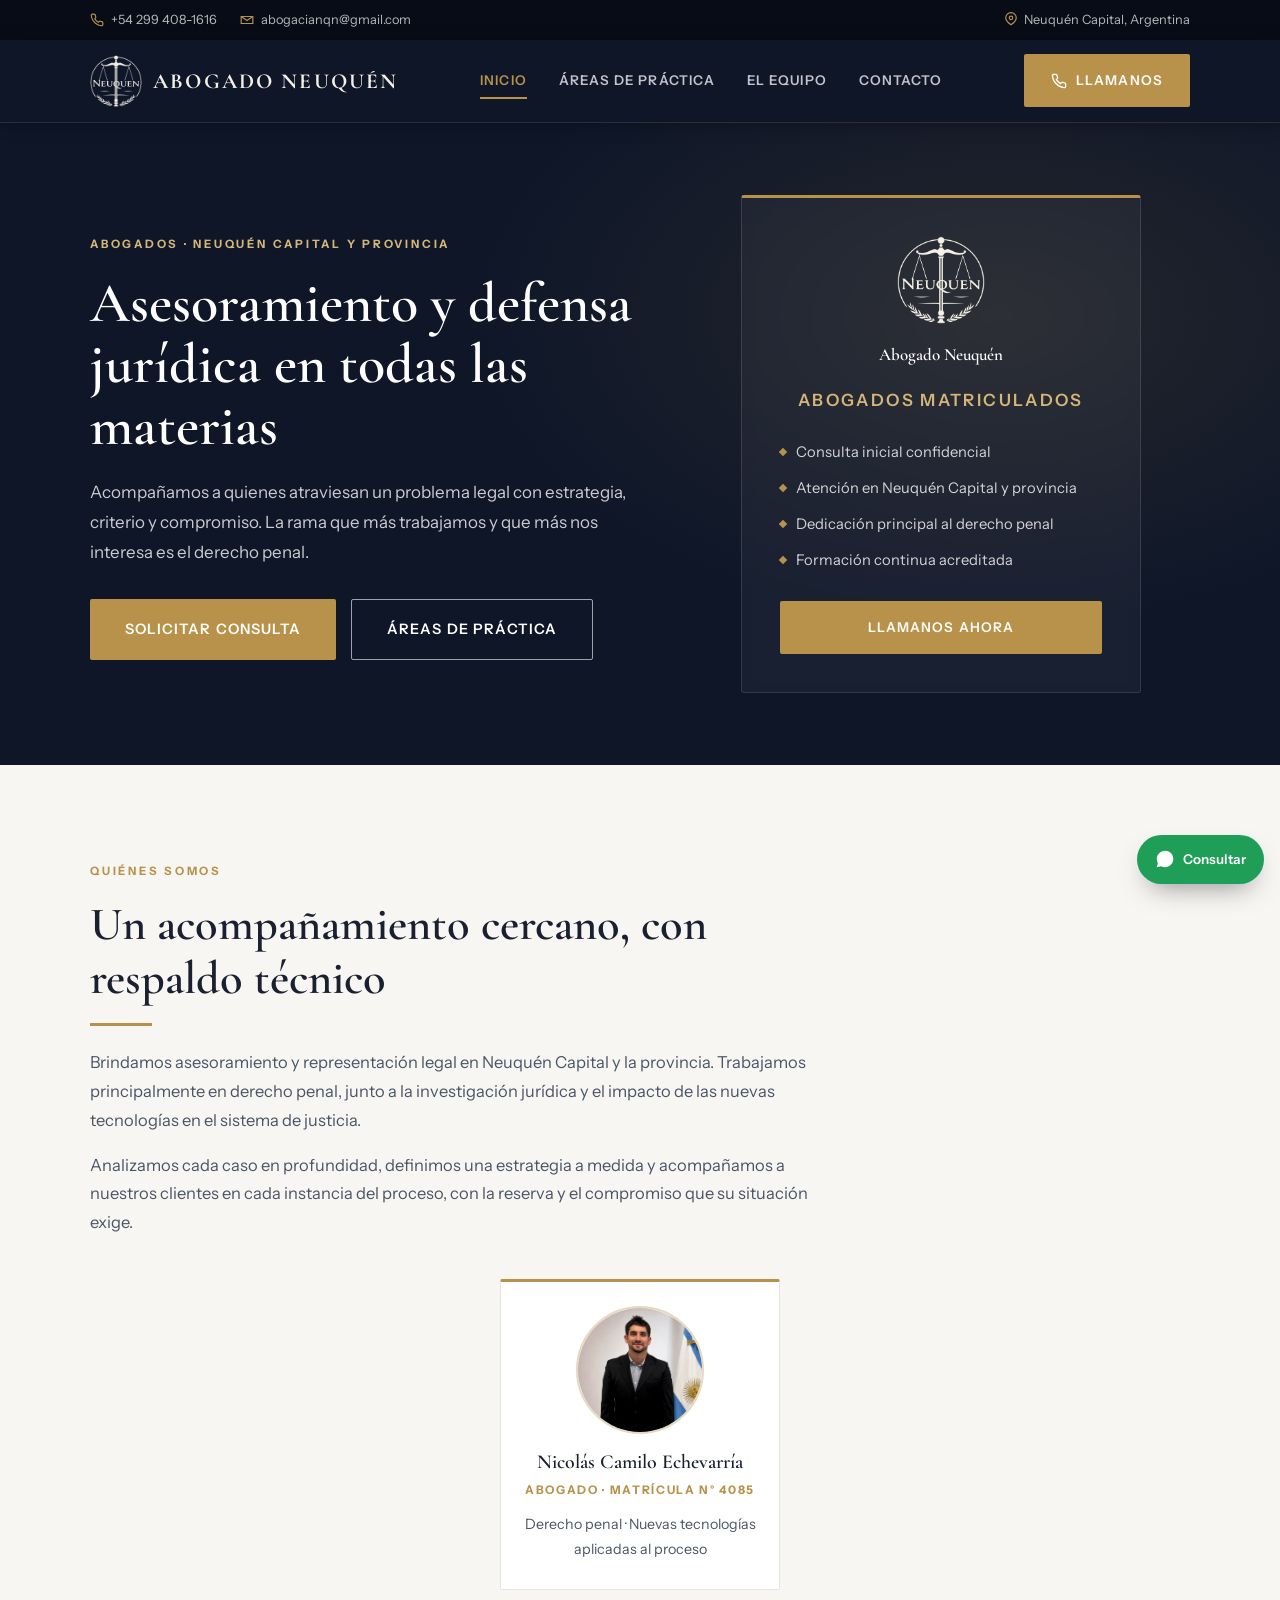
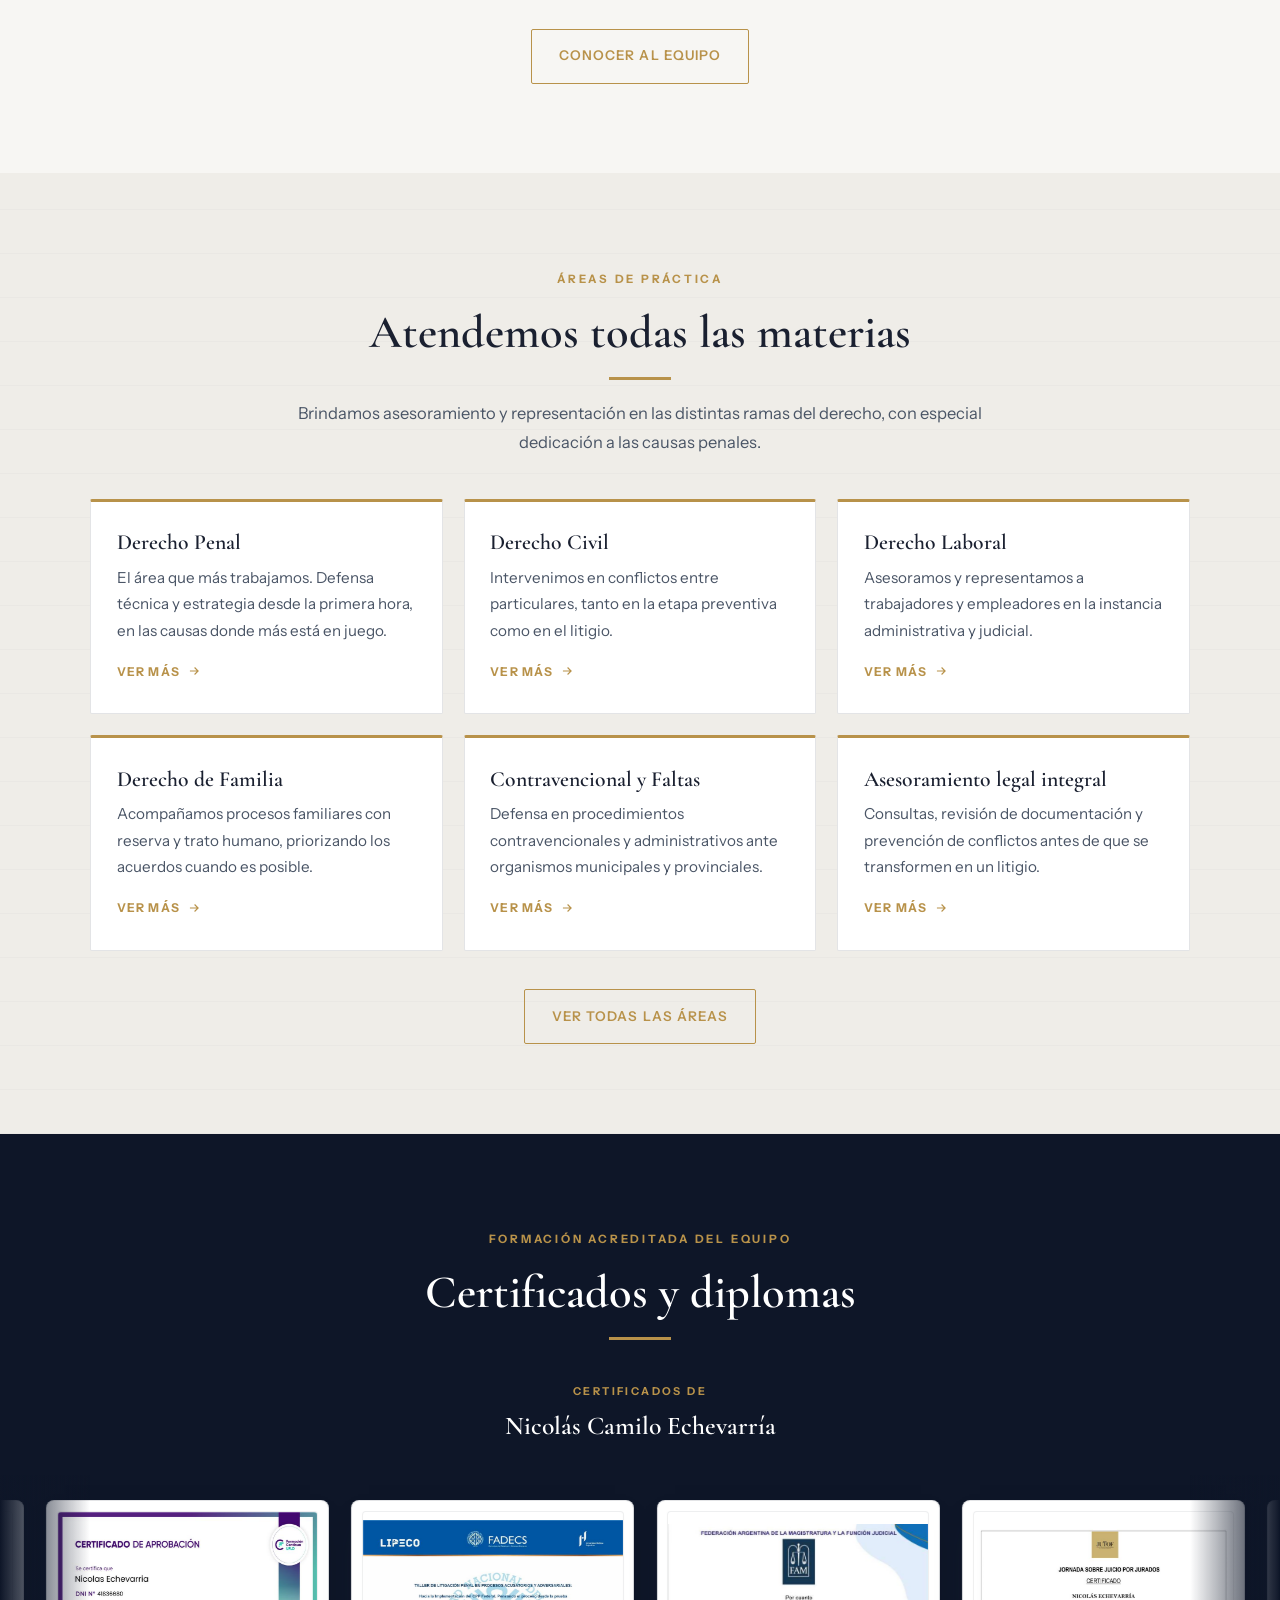
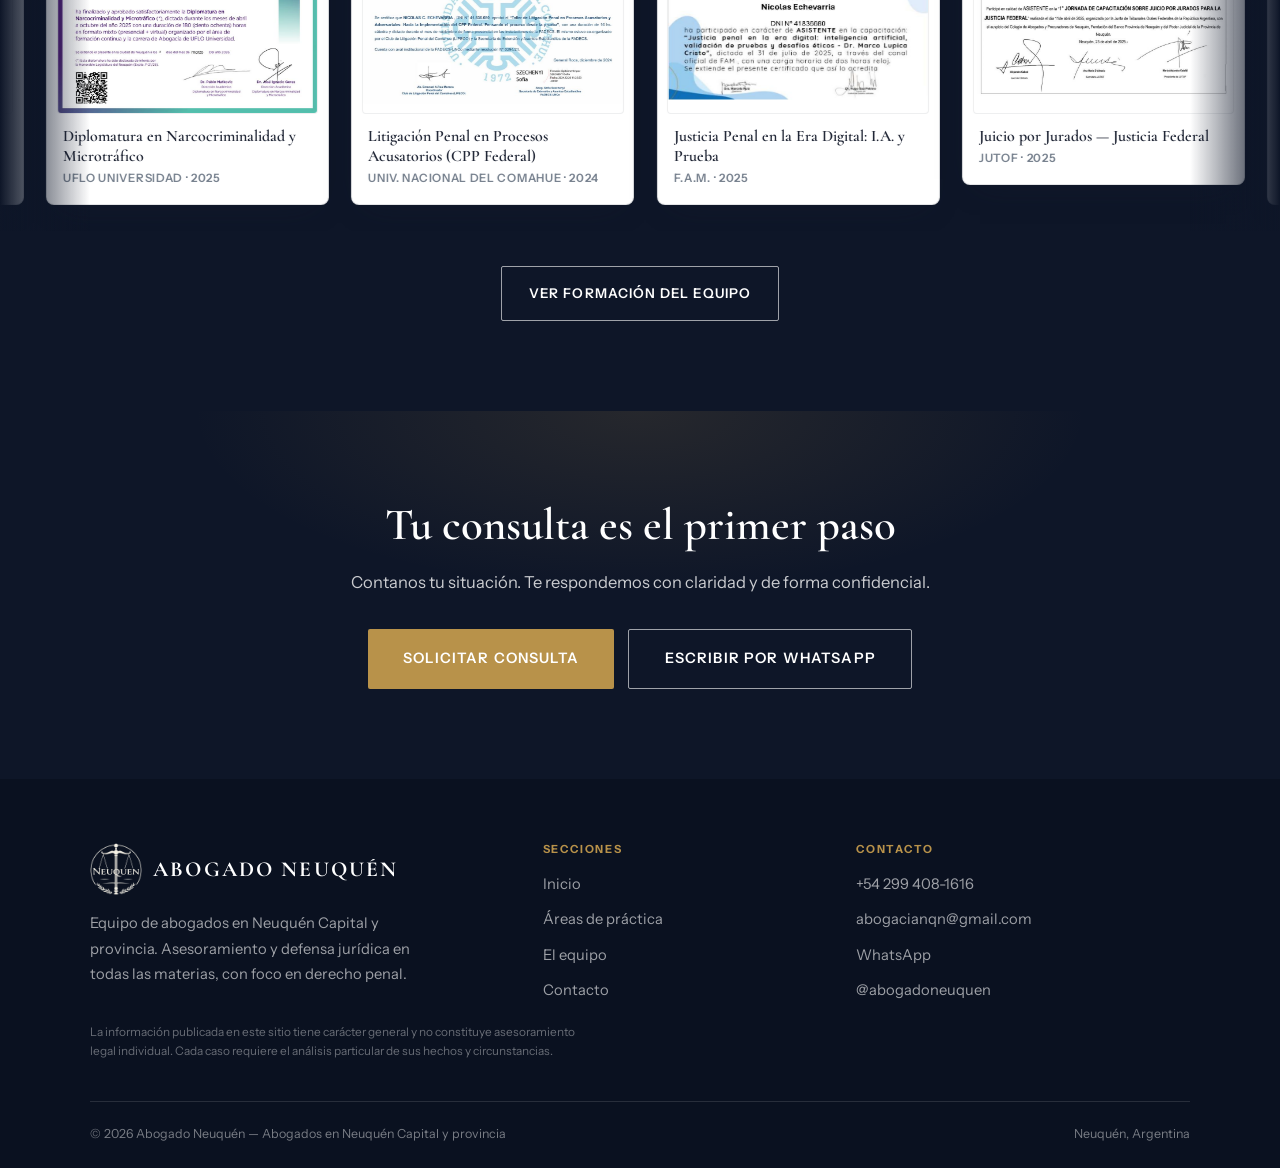
==== commit a408c041: "Fix responsive: el botón Llamanos ya no tapa la hamburguesa en móvil .btn (definido después) le gana" ====
--- a/index.html
+++ b/index.html
@@ -19,7 +19,7 @@
 <link rel="preconnect" href="https://fonts.googleapis.com">
 <link rel="preconnect" href="https://fonts.gstatic.com" crossorigin>
 <link rel="stylesheet" href="https://fonts.googleapis.com/css2?family=Cormorant+Garamond:wght@500;600;700&family=Instrument+Sans:wght@400;500;600;700&display=swap">
-<link rel="stylesheet" href="styles.css?v=20260724t14">
+<link rel="stylesheet" href="styles.css?v=20260724t15">
 <script type="application/ld+json">
 {
   "@context": "https://schema.org",
@@ -238,7 +238,7 @@
   </div>
 </div>
 
-<script defer src="lib/manifest.js?v=20260724t14"></script>
-<script defer src="main.js?v=20260724t14"></script>
+<script defer src="lib/manifest.js?v=20260724t15"></script>
+<script defer src="main.js?v=20260724t15"></script>
 </body>
 </html>
--- a/styles.css
+++ b/styles.css
@@ -53,9 +53,11 @@
 .main-nav a:hover { color: #fff; } .main-nav a:hover::after { transform: scaleX(1); transform-origin: left; }
 .main-nav a.is-active { color: var(--gold); } .main-nav a.is-active::after { transform: scaleX(1); }
 .header-actions { display: flex; align-items: center; gap: .8rem; }
-.btn-call { display: none; }
-@media (min-width: 620px) { .btn-call { display: inline-flex; } }
-.burger { display: grid; place-items: center; width: 44px; height: 44px; border: 1px solid rgba(255,255,255,.3); border-radius: 3px; }
+/* El botón "Llamanos" se oculta en móvil: si no, empuja la hamburguesa fuera de
+   pantalla. Se usa .header-actions .btn-call para ganarle en especificidad a .btn. */
+.header-actions .btn-call { display: none; }
+@media (min-width: 620px) { .header-actions .btn-call { display: inline-flex; } }
+.burger { display: grid; place-items: center; width: 44px; height: 44px; border: 1px solid rgba(255,255,255,.3); border-radius: 3px; flex-shrink: 0; }
 @media (min-width: 1040px) { .burger { display: none; } }
 .burger span { position: relative; width: 19px; height: 12px; display: block; }
 .burger span::before,.burger span::after { content: ""; position: absolute; left: 0; right: 0; height: 2px; background: #fff; transition: transform .35s, top .35s; }
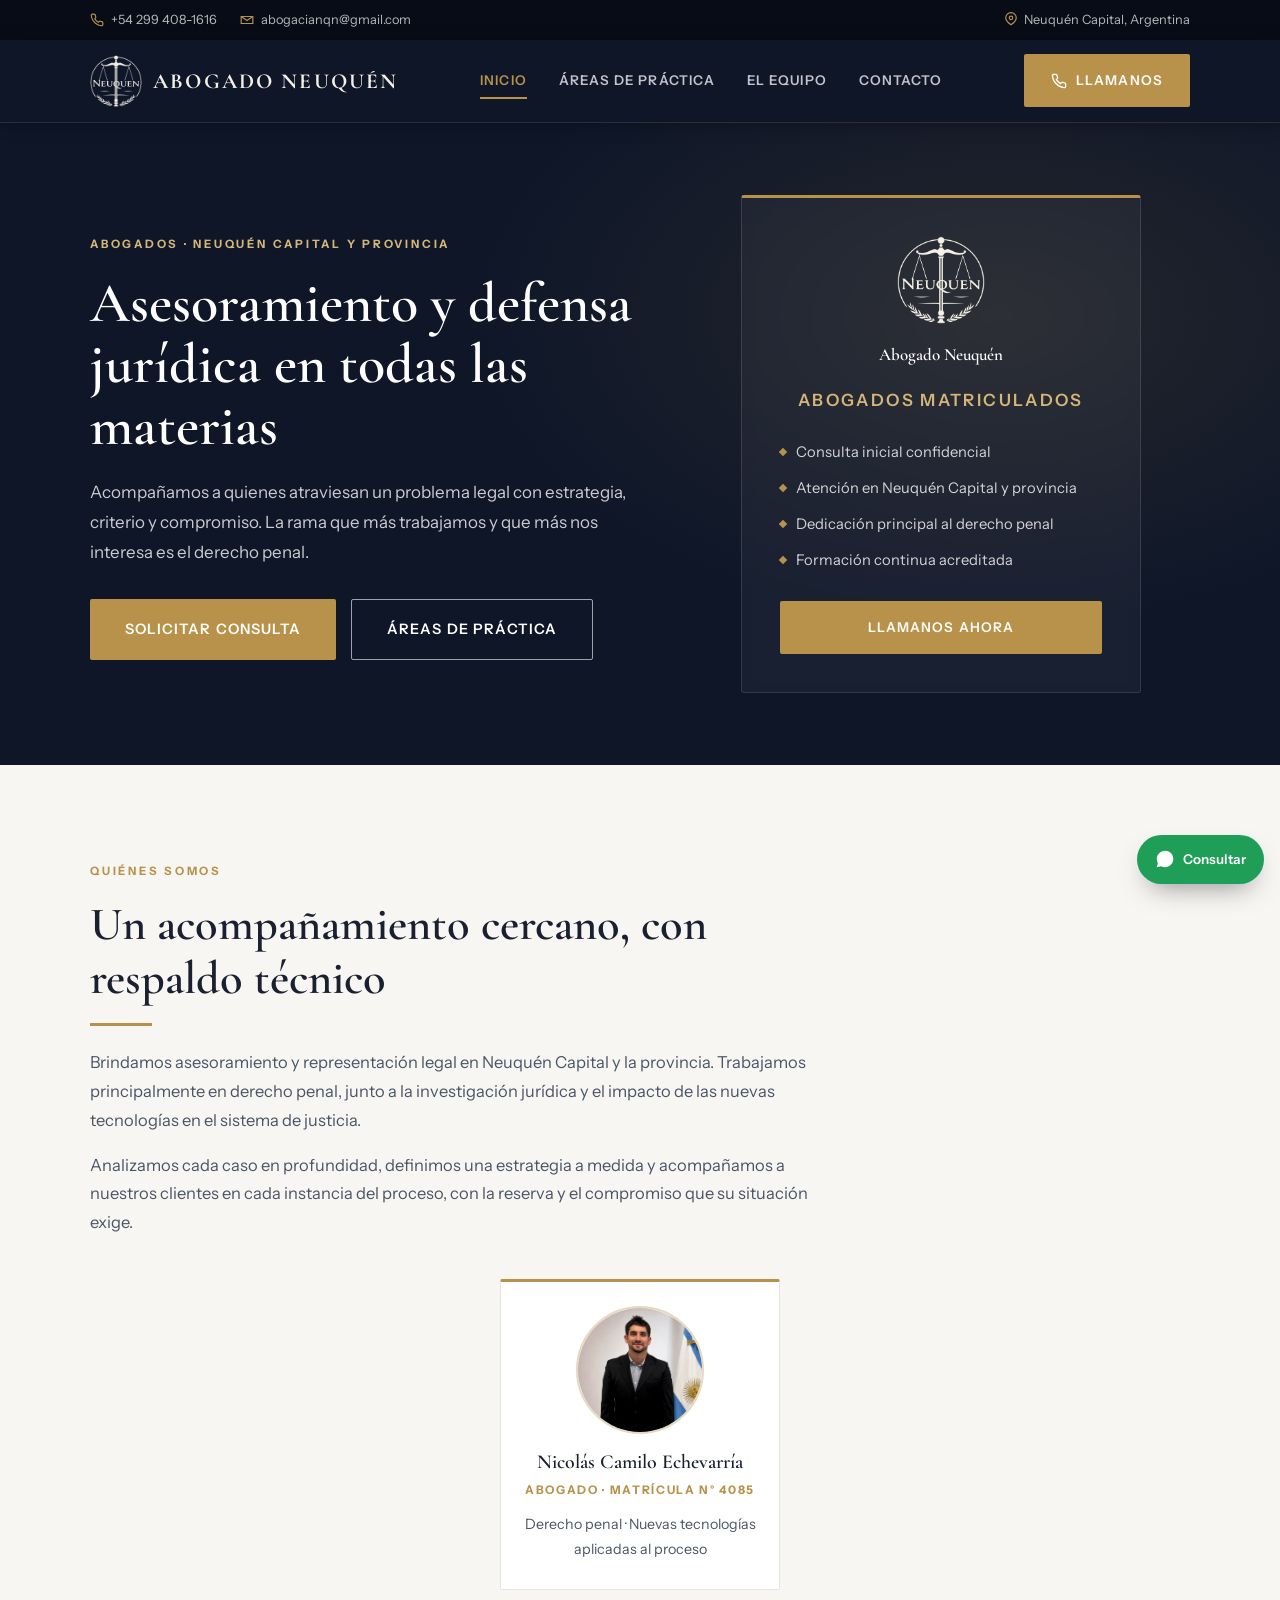
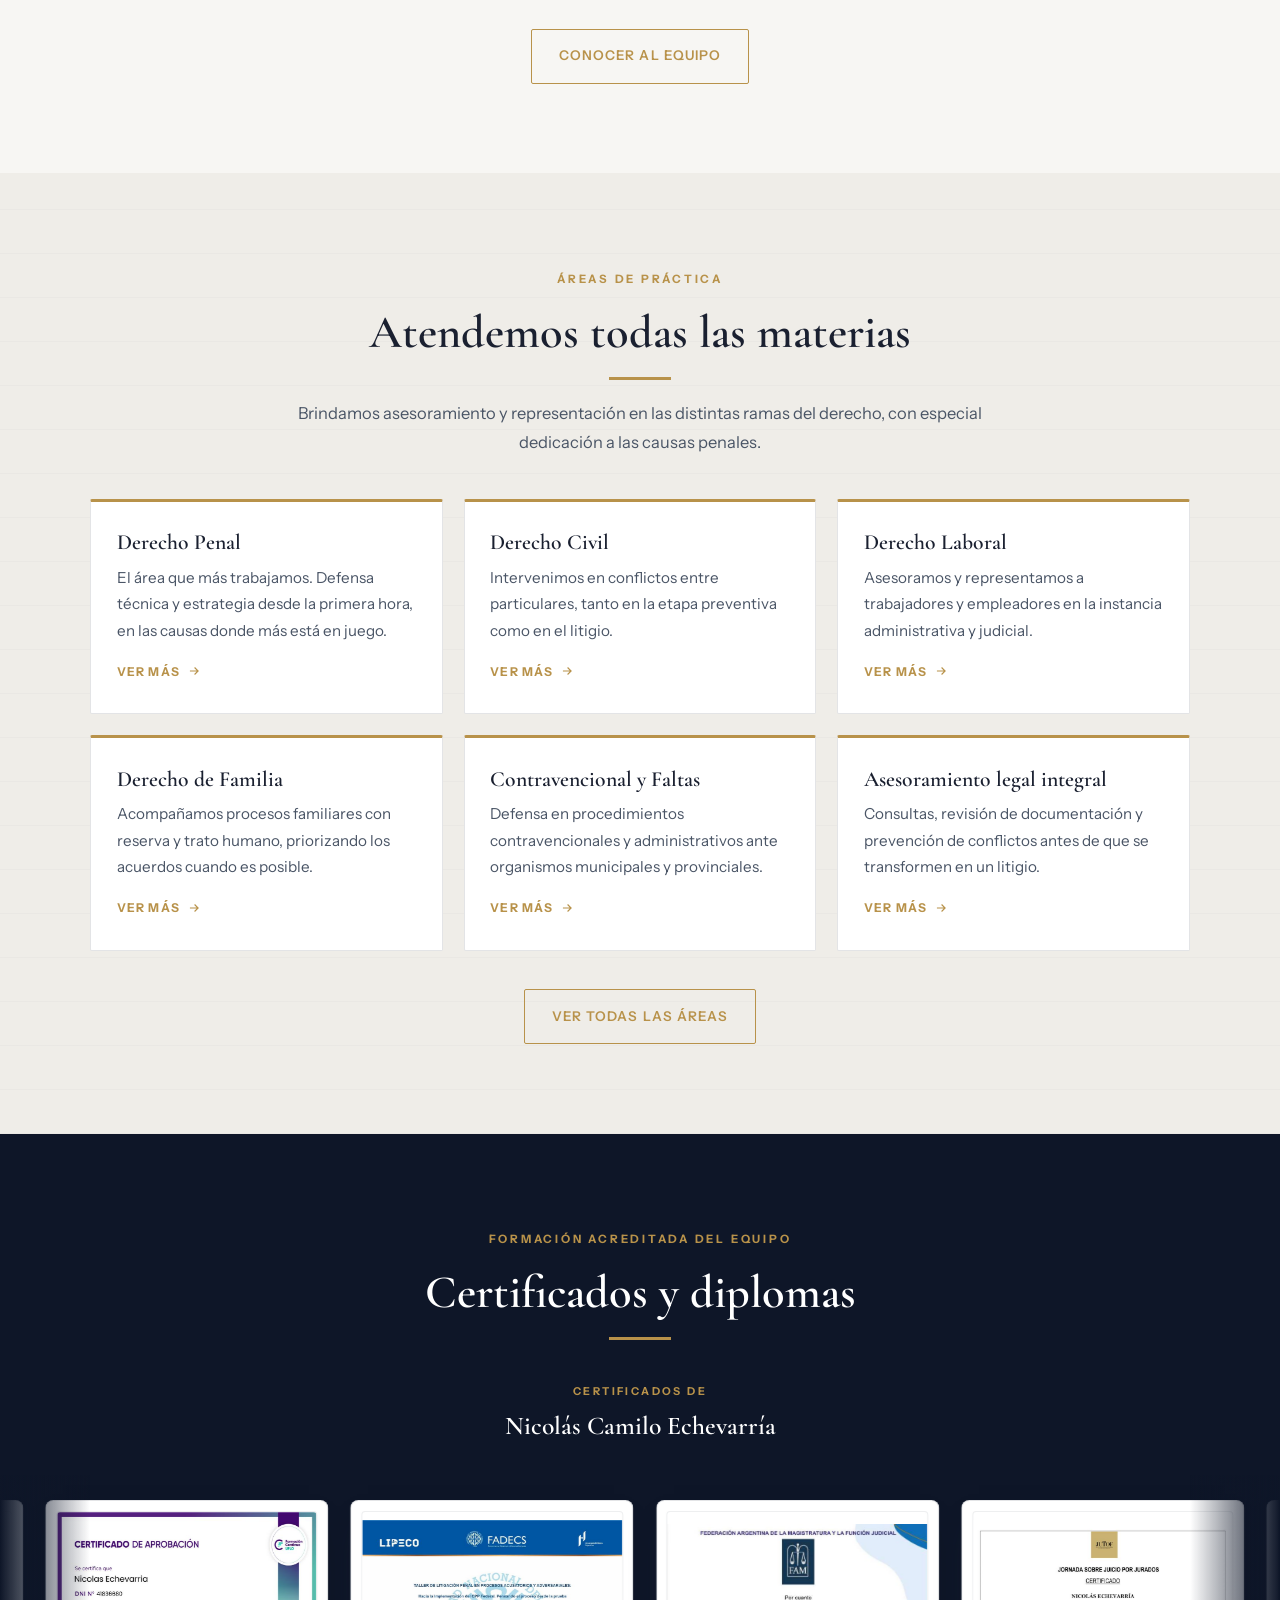
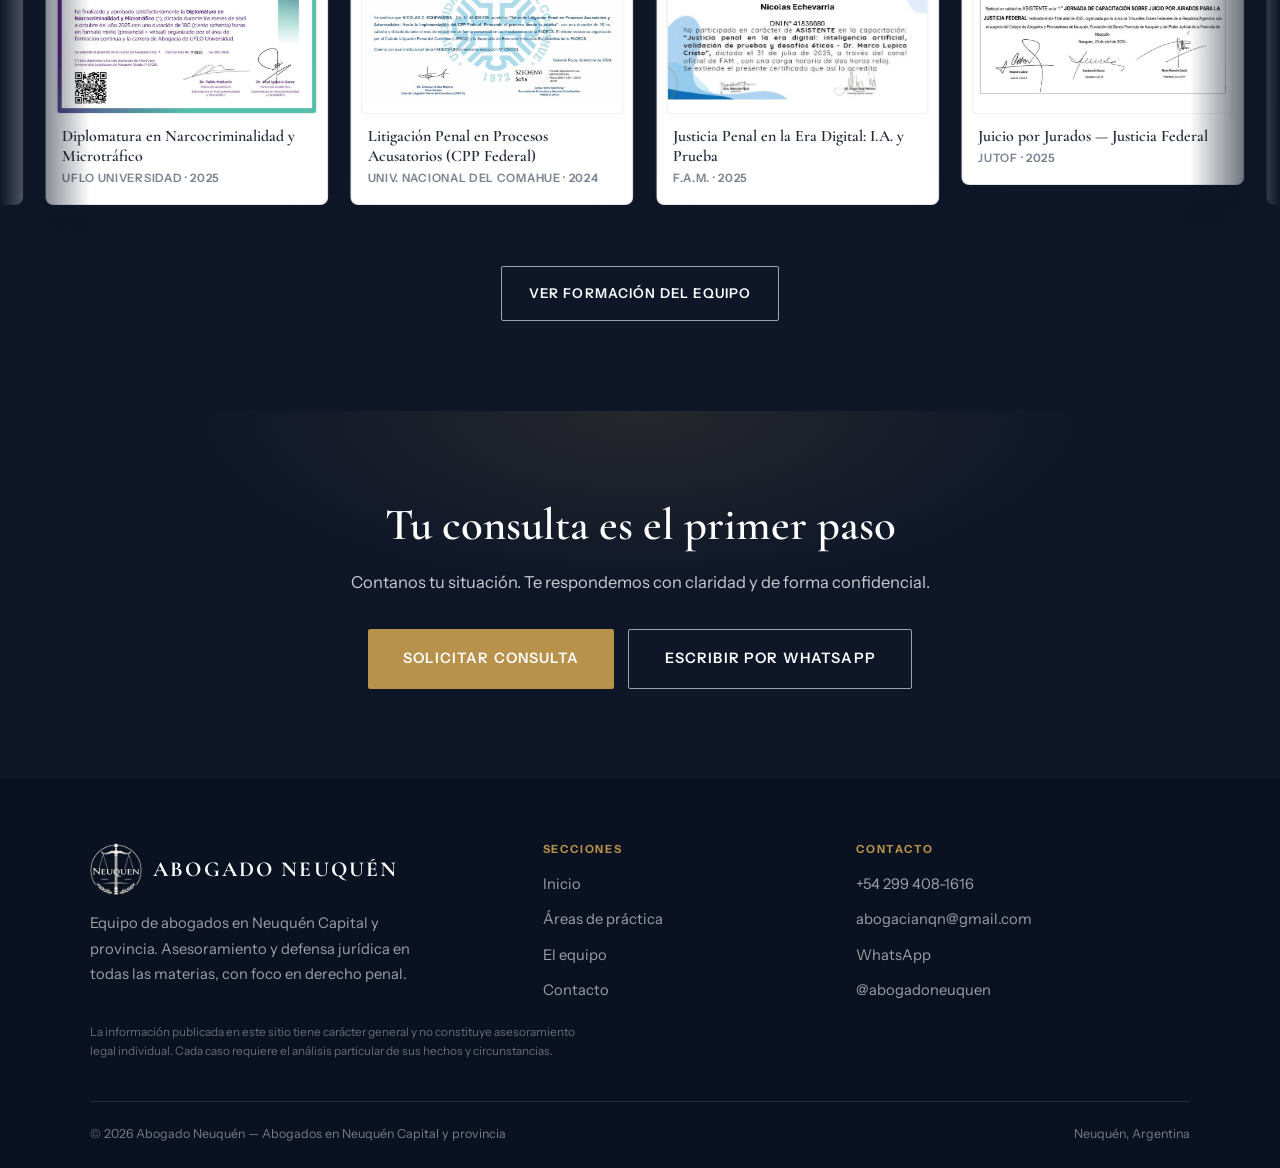
==== commit 31ce40e7: "SEO integral: canonical apex/limpio, URLs internas limpias, OG+Twitter, Schema local - Canonical de " ====
--- a/index.html
+++ b/index.html
@@ -3,8 +3,8 @@
 <head>
 <meta charset="UTF-8">
 <meta name="viewport" content="width=device-width, initial-scale=1, viewport-fit=cover">
-<title>Abogado Neuquén | Abogados en Neuquén — Asesoramiento y defensa jurídica</title>
-<meta name="description" content="Abogados en Neuquén. Asesoramiento y defensa jurídica en todas las materias legales, con foco en derecho penal. Consultanos tu caso: te respondemos con claridad y de forma confidencial.">
+<title>Abogados en Neuquén | Estudio Jurídico — Penal, Civil y Laboral</title>
+<meta name="description" content="Estudio jurídico en Neuquén Capital. Abogados matriculados en derecho penal, civil, laboral, familia y contravencional. Consulta confidencial ☎ +54 299 408-1616.">
 <meta name="robots" content="index, follow">
 <meta name="theme-color" content="#0E1628">
 <link rel="canonical" href="https://neuquenabogados.com/">
@@ -12,27 +12,49 @@
 <meta property="og:url" content="https://neuquenabogados.com/">
 <meta property="og:title" content="Abogado Neuquén | Abogados en Neuquén">
 <meta property="og:description" content="Asesoramiento y defensa jurídica en Neuquén, con foco en derecho penal.">
-<meta property="og:image" content="assets/img/logo.png">
+<meta property="og:image" content="https://neuquenabogados.com/assets/img/logo.png">
 <meta property="og:locale" content="es_AR">
+<meta property="og:site_name" content="Abogado Neuquén">
+<meta name="twitter:card" content="summary_large_image">
+<meta name="twitter:title" content="Abogado Neuquén | Abogados en Neuquén">
+<meta name="twitter:description" content="Asesoramiento y defensa jurídica en Neuquén, con foco en derecho penal.">
+<meta name="twitter:image" content="https://neuquenabogados.com/assets/img/logo.png">
+<meta name="geo.region" content="AR-Q">
+<meta name="geo.placename" content="Neuquén">
 <link rel="icon" href="assets/img/favicon.png" type="image/png">
 <link rel="apple-touch-icon" href="assets/img/logo.png">
 <link rel="preconnect" href="https://fonts.googleapis.com">
 <link rel="preconnect" href="https://fonts.gstatic.com" crossorigin>
 <link rel="stylesheet" href="https://fonts.googleapis.com/css2?family=Cormorant+Garamond:wght@500;600;700&family=Instrument+Sans:wght@400;500;600;700&display=swap">
-<link rel="stylesheet" href="styles.css?v=20260724t15">
+<link rel="stylesheet" href="styles.css?v=20260724t16">
 <script type="application/ld+json">
 {
   "@context": "https://schema.org",
   "@type": "LegalService",
+  "@id": "https://neuquenabogados.com/#legalservice",
   "name": "Abogado Neuquén",
-  "description": "Abogados en Neuquén. Asesoramiento y representación legal en todas las materias, con foco en derecho penal.",
-  "areaServed": "Neuquén, Argentina",
+  "alternateName": ["Abogados Neuquén", "Estudio Jurídico Neuquén"],
+  "description": "Estudio jurídico en Neuquén. Abogados matriculados en derecho penal, civil, laboral, familia y contravencional.",
   "url": "https://neuquenabogados.com/",
   "logo": "https://neuquenabogados.com/assets/img/logo.png",
   "image": "https://neuquenabogados.com/assets/img/logo.png",
   "email": "abogacianqn@gmail.com",
-  "telephone": "+54 299 408-1616",
-  "address": { "@type": "PostalAddress", "addressLocality": "Neuquén Capital", "addressCountry": "AR" },
+  "telephone": "+542994081616",
+  "address": {
+    "@type": "PostalAddress",
+    "addressLocality": "Neuquén",
+    "addressRegion": "Neuquén",
+    "addressCountry": "AR"
+  },
+  "geo": { "@type": "GeoCoordinates", "latitude": -38.9516, "longitude": -68.0591 },
+  "areaServed": [
+    { "@type": "City", "name": "Neuquén" },
+    { "@type": "AdministrativeArea", "name": "Provincia de Neuquén" }
+  ],
+  "knowsAbout": [
+    "Derecho penal", "Derecho civil", "Derecho laboral", "Derecho de familia",
+    "Derecho contravencional y faltas", "Asesoramiento legal integral"
+  ],
   "sameAs": ["https://www.instagram.com/abogadoneuquen/"],
   "member": [
     {
@@ -64,15 +86,15 @@
 <!-- Header -->
 <header class="site-header">
   <div class="container header-inner">
-    <a class="logo" href="index.html">
+    <a class="logo" href="/">
       <img src="assets/img/logo.png" alt="Abogado Neuquén" width="52" height="52">
       <span class="logo-text"><span class="logo-name">Abogado Neuquén</span></span>
     </a>
     <nav class="main-nav" aria-label="Principal">
-      <a href="index.html">Inicio</a>
-      <a href="areas-de-practica.html">Áreas de práctica</a>
-      <a href="equipo.html">El equipo</a>
-      <a href="contacto.html">Contacto</a>
+      <a href="/">Inicio</a>
+      <a href="/areas-de-practica">Áreas de práctica</a>
+      <a href="/equipo">El equipo</a>
+      <a href="/contacto">Contacto</a>
     </nav>
     <div class="header-actions">
       <a class="btn btn-gold btn-call" data-phone-link href="tel:">
@@ -84,10 +106,10 @@
   </div>
 </header>
 <div class="mobile-menu" id="mobile-menu" data-mobile-menu data-open="false">
-  <a href="index.html">Inicio</a>
-  <a href="areas-de-practica.html">Áreas de práctica</a>
-  <a href="equipo.html">El equipo</a>
-  <a href="contacto.html">Contacto</a>
+  <a href="/">Inicio</a>
+  <a href="/areas-de-practica">Áreas de práctica</a>
+  <a href="/equipo">El equipo</a>
+  <a href="/contacto">Contacto</a>
   <a class="btn btn-gold" data-phone-link href="tel:">Llamanos</a>
 </div>
 
@@ -101,8 +123,8 @@
         <h1>Asesoramiento y defensa jurídica en todas las materias</h1>
         <p>Acompañamos a quienes atraviesan un problema legal con estrategia, criterio y compromiso. La rama que más trabajamos y que más nos interesa es el derecho penal.</p>
         <div class="actions">
-          <a class="btn btn-gold btn-lg" href="contacto.html">Solicitar consulta</a>
-          <a class="btn btn-light btn-lg" href="areas-de-practica.html">Áreas de práctica</a>
+          <a class="btn btn-gold btn-lg" href="/contacto">Solicitar consulta</a>
+          <a class="btn btn-light btn-lg" href="/areas-de-practica">Áreas de práctica</a>
         </div>
       </div>
       <aside class="hero-panel" data-reveal>
@@ -132,7 +154,7 @@
       </div>
       <div class="team-brief" data-team-brief data-reveal></div>
       <div style="text-align:center;margin-top:2.4rem" data-reveal>
-        <a class="btn btn-outline" href="equipo.html">Conocer al equipo</a>
+        <a class="btn btn-outline" href="/equipo">Conocer al equipo</a>
       </div>
     </div>
   </section>
@@ -148,7 +170,7 @@
       </div>
       <div class="card-grid cols-3" data-areas-summary data-reveal></div>
       <div style="text-align:center;margin-top:2.4rem" data-reveal>
-        <a class="btn btn-outline" href="areas-de-practica.html">Ver todas las áreas</a>
+        <a class="btn btn-outline" href="/areas-de-practica">Ver todas las áreas</a>
       </div>
     </div>
   </section>
@@ -164,7 +186,7 @@
     </div>
     <div class="cert-groups" data-certs data-reveal></div>
     <div class="container" style="text-align:center;margin-top:2.2rem" data-reveal>
-      <a class="btn btn-light" href="equipo.html">Ver formación del equipo</a>
+      <a class="btn btn-light" href="/equipo">Ver formación del equipo</a>
     </div>
   </section>
 
@@ -174,7 +196,7 @@
       <h2>Tu consulta es el primer paso</h2>
       <p>Contanos tu situación. Te respondemos con claridad y de forma confidencial.</p>
       <div class="actions">
-        <a class="btn btn-gold btn-lg" href="contacto.html">Solicitar consulta</a>
+        <a class="btn btn-gold btn-lg" href="/contacto">Solicitar consulta</a>
         <a class="btn btn-light btn-lg" data-wa-link href="https://wa.me/">Escribir por WhatsApp</a>
       </div>
     </div>
@@ -186,7 +208,7 @@
   <div class="container">
     <div class="footer-grid">
       <div>
-        <a class="logo" href="index.html">
+        <a class="logo" href="/">
           <img src="assets/img/logo.png" alt="Abogado Neuquén" width="48" height="48">
           <span class="logo-text"><span class="logo-name">Abogado Neuquén</span></span>
         </a>
@@ -195,10 +217,10 @@
       <div>
         <h4>Secciones</h4>
         <ul>
-          <li><a href="index.html">Inicio</a></li>
-          <li><a href="areas-de-practica.html">Áreas de práctica</a></li>
-          <li><a href="equipo.html">El equipo</a></li>
-          <li><a href="contacto.html">Contacto</a></li>
+          <li><a href="/">Inicio</a></li>
+          <li><a href="/areas-de-practica">Áreas de práctica</a></li>
+          <li><a href="/equipo">El equipo</a></li>
+          <li><a href="/contacto">Contacto</a></li>
         </ul>
       </div>
       <div>
@@ -238,7 +260,7 @@
   </div>
 </div>
 
-<script defer src="lib/manifest.js?v=20260724t15"></script>
-<script defer src="main.js?v=20260724t15"></script>
+<script defer src="lib/manifest.js?v=20260724t16"></script>
+<script defer src="main.js?v=20260724t16"></script>
 </body>
 </html>
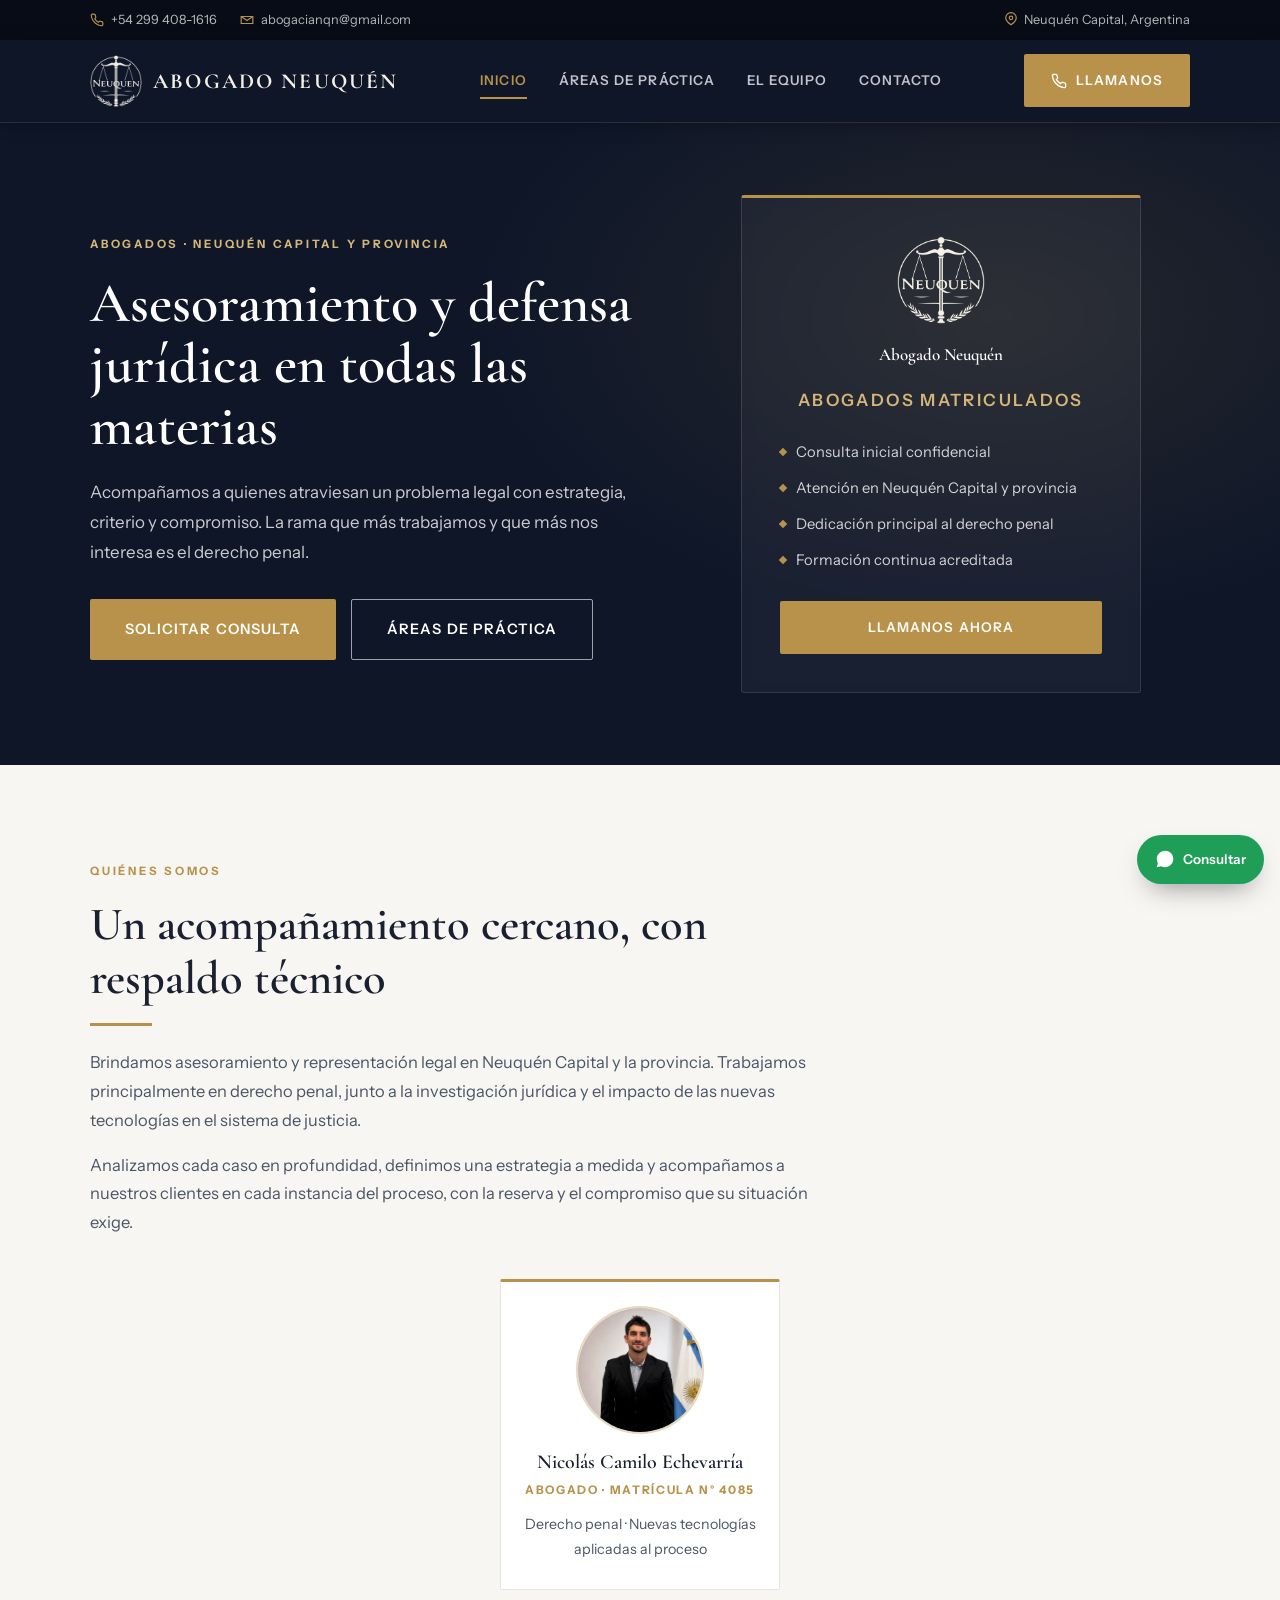
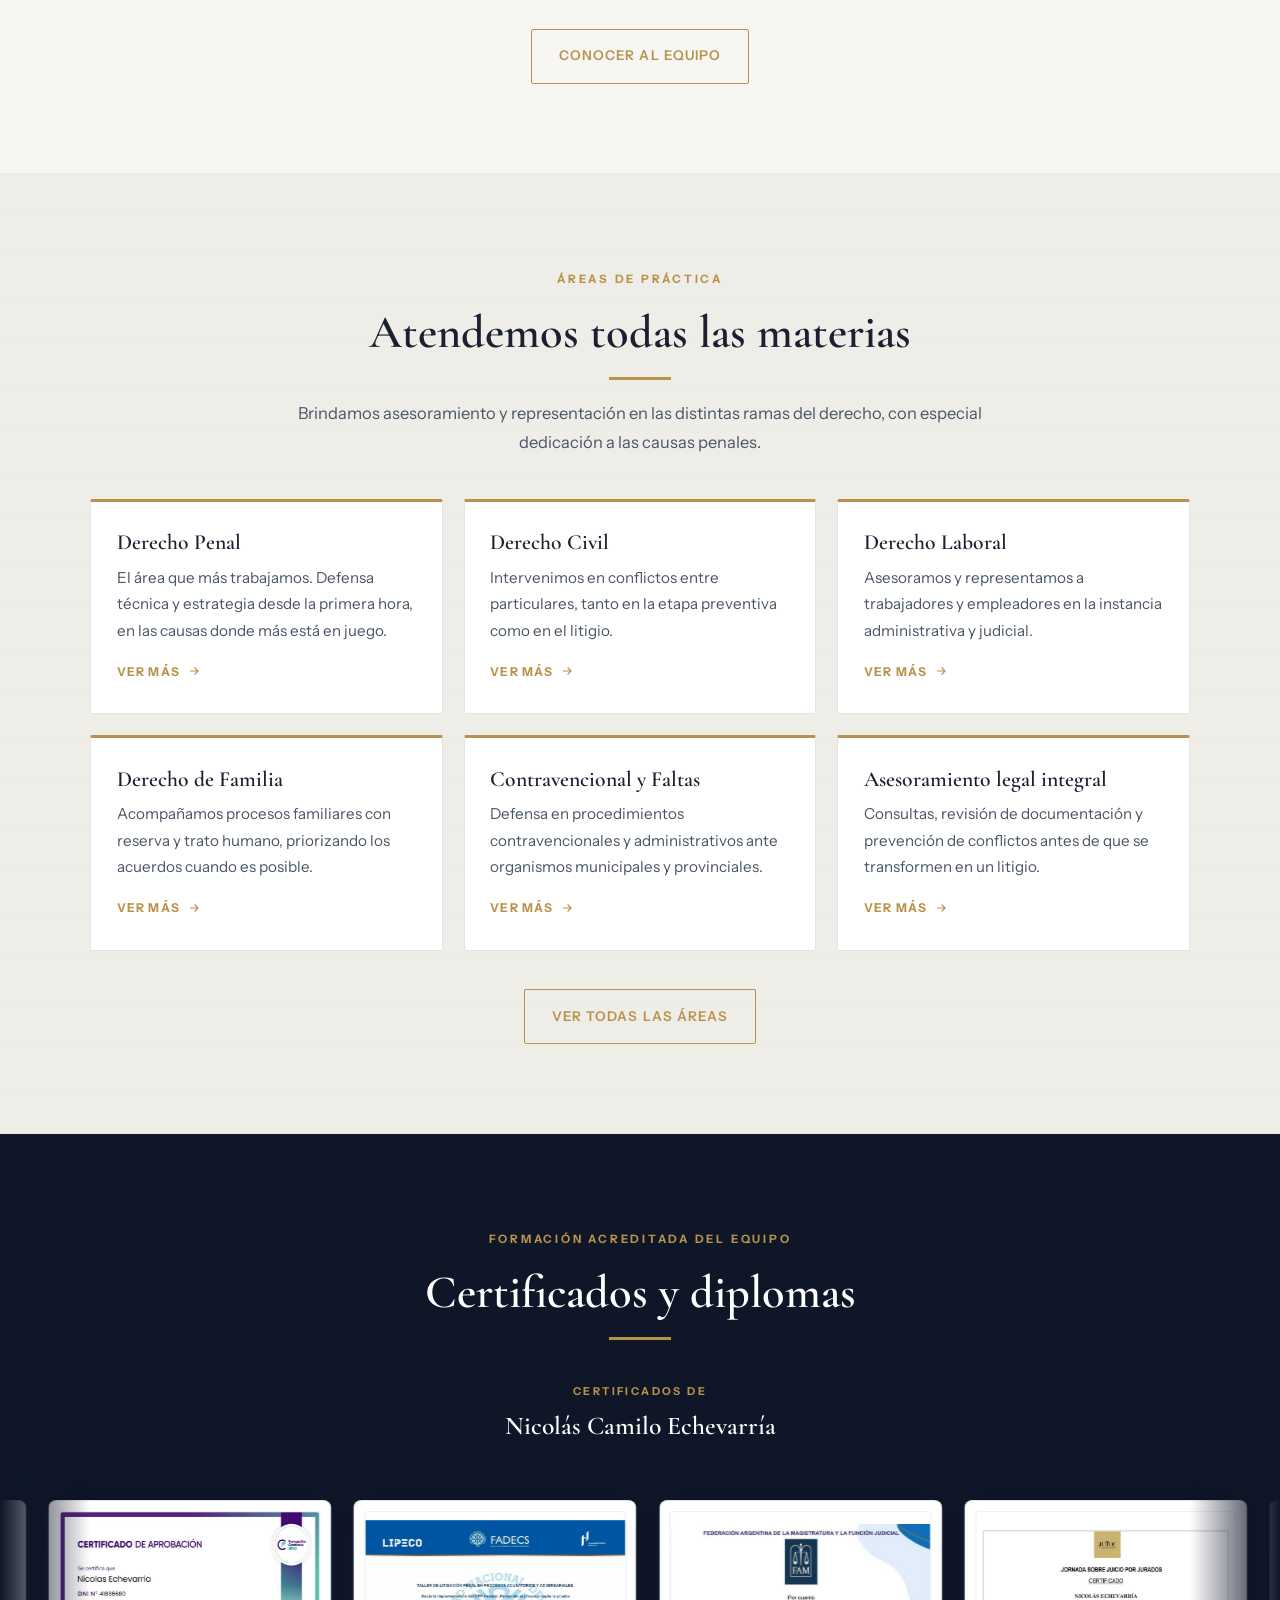
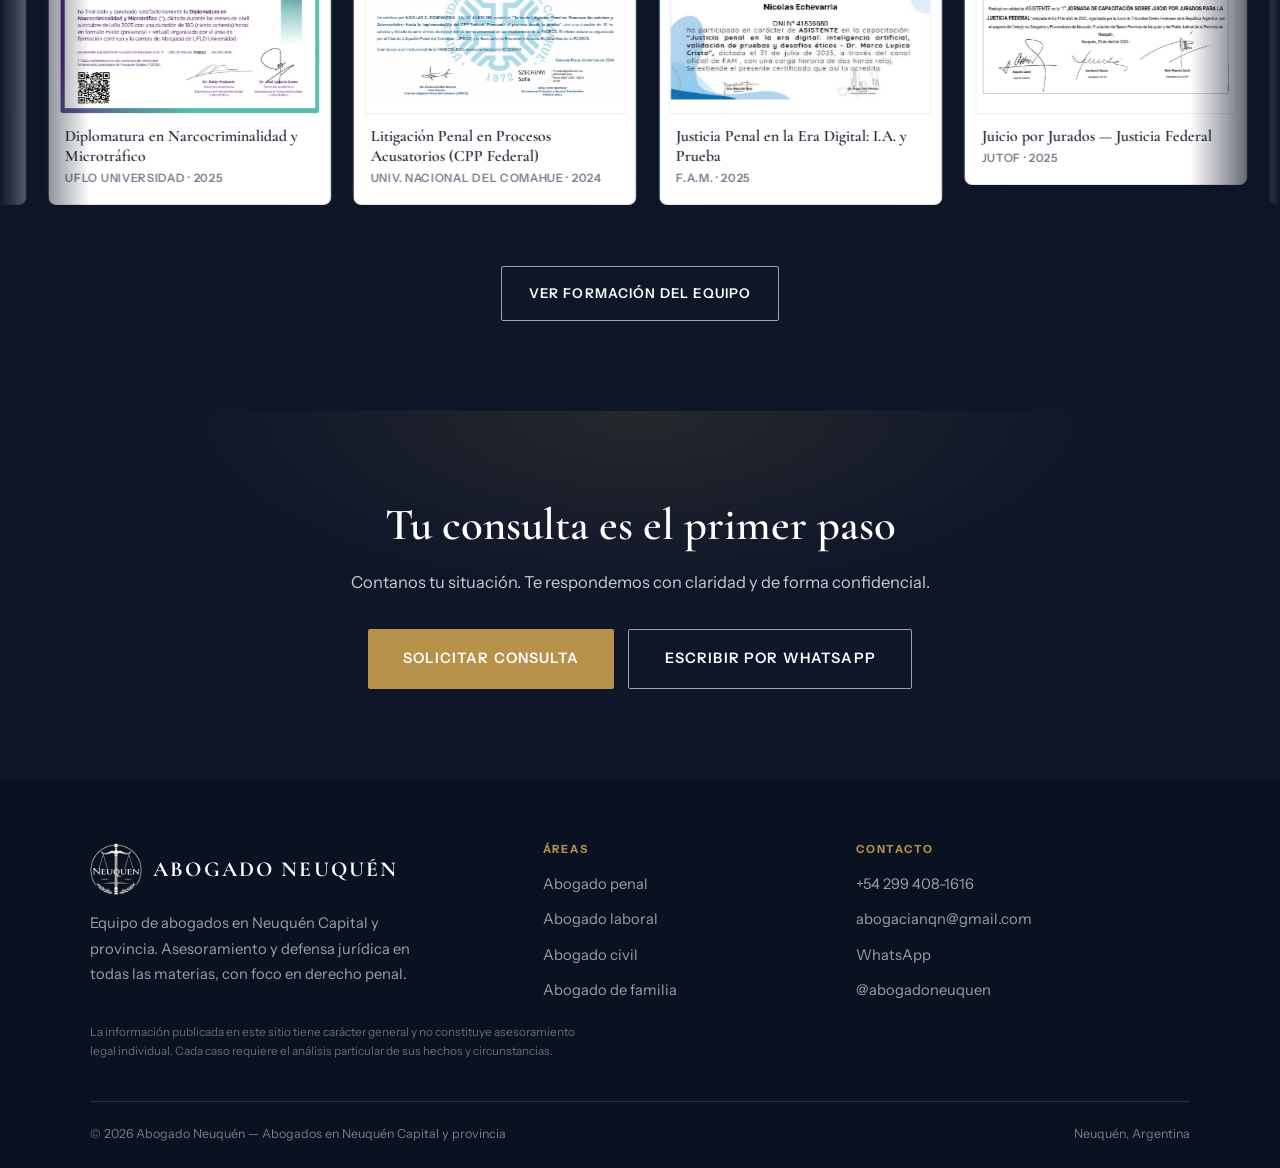
==== commit c61584c9: "SEO local: 4 paginas de especialidad + FAQ (FAQPage schema) + enlazado interno - Paginas nuevas por " ====
--- a/index.html
+++ b/index.html
@@ -26,7 +26,7 @@
 <link rel="preconnect" href="https://fonts.googleapis.com">
 <link rel="preconnect" href="https://fonts.gstatic.com" crossorigin>
 <link rel="stylesheet" href="https://fonts.googleapis.com/css2?family=Cormorant+Garamond:wght@500;600;700&family=Instrument+Sans:wght@400;500;600;700&display=swap">
-<link rel="stylesheet" href="styles.css?v=20260724t16">
+<link rel="stylesheet" href="styles.css?v=20260724t17">
 <script type="application/ld+json">
 {
   "@context": "https://schema.org",
@@ -215,12 +215,12 @@
         <p class="footer-tagline">Equipo de abogados en Neuquén Capital y provincia. Asesoramiento y defensa jurídica en todas las materias, con foco en derecho penal.</p>
       </div>
       <div>
-        <h4>Secciones</h4>
+        <h4>Áreas</h4>
         <ul>
-          <li><a href="/">Inicio</a></li>
-          <li><a href="/areas-de-practica">Áreas de práctica</a></li>
-          <li><a href="/equipo">El equipo</a></li>
-          <li><a href="/contacto">Contacto</a></li>
+          <li><a href="/abogado-penal-neuquen">Abogado penal</a></li>
+          <li><a href="/abogado-laboral-neuquen">Abogado laboral</a></li>
+          <li><a href="/abogado-civil-neuquen">Abogado civil</a></li>
+          <li><a href="/abogado-familia-neuquen">Abogado de familia</a></li>
         </ul>
       </div>
       <div>
@@ -260,7 +260,7 @@
   </div>
 </div>
 
-<script defer src="lib/manifest.js?v=20260724t16"></script>
-<script defer src="main.js?v=20260724t16"></script>
+<script defer src="lib/manifest.js?v=20260724t17"></script>
+<script defer src="main.js?v=20260724t17"></script>
 </body>
 </html>
--- a/styles.css
+++ b/styles.css
@@ -301,3 +301,23 @@
 
 /* ---------- Textura jurídica sutil ---------- */
 .section--alt { background-image: repeating-linear-gradient(0deg, rgba(26,32,48,.022) 0 1px, transparent 1px 44px); }
+
+
+/* ---------- FAQ (especialidades) ---------- */
+.faq { margin-top: 2.2rem; border-top: 1px solid var(--line); }
+.faq-item { border-bottom: 1px solid var(--line); }
+.faq-q { width: 100%; display: flex; align-items: center; justify-content: space-between; gap: 1rem; padding: 1.15rem 0; text-align: left; font-family: var(--serif); font-size: clamp(1.1rem,2vw,1.3rem); font-weight: 600; color: var(--ink); }
+.faq-q:hover { color: var(--gold); }
+.faq-ico { position: relative; width: 16px; height: 16px; flex-shrink: 0; }
+.faq-ico::before,.faq-ico::after { content:""; position:absolute; background: var(--gold); transition: transform .35s var(--ease), opacity .3s; }
+.faq-ico::before { left:0; right:0; top:50%; height:2px; transform: translateY(-50%); }
+.faq-ico::after { top:0; bottom:0; left:50%; width:2px; transform: translateX(-50%); }
+.faq-item[data-open="true"] .faq-ico::after { transform: translateX(-50%) rotate(90deg); opacity:0; }
+.faq-a { display: grid; grid-template-rows: 0fr; transition: grid-template-rows .4s var(--ease); }
+.faq-item[data-open="true"] .faq-a { grid-template-rows: 1fr; }
+.faq-a-inner { overflow: hidden; }
+.faq-a p { padding-bottom: 1.2rem; font-size: 1rem; max-width: 60rem; }
+/* Enlaces a otras areas */
+.related-areas { margin-top: 1.4rem; display: flex; flex-wrap: wrap; gap: .8rem; }
+.related-areas a { display: inline-flex; padding: .7rem 1.2rem; border: 1px solid var(--line-gold); border-radius: 2px; font-weight: 600; font-size: .9rem; color: var(--ink); transition: background-color .3s, color .3s, border-color .3s; }
+.related-areas a:hover { background: var(--gold); color: #fff; border-color: var(--gold); }
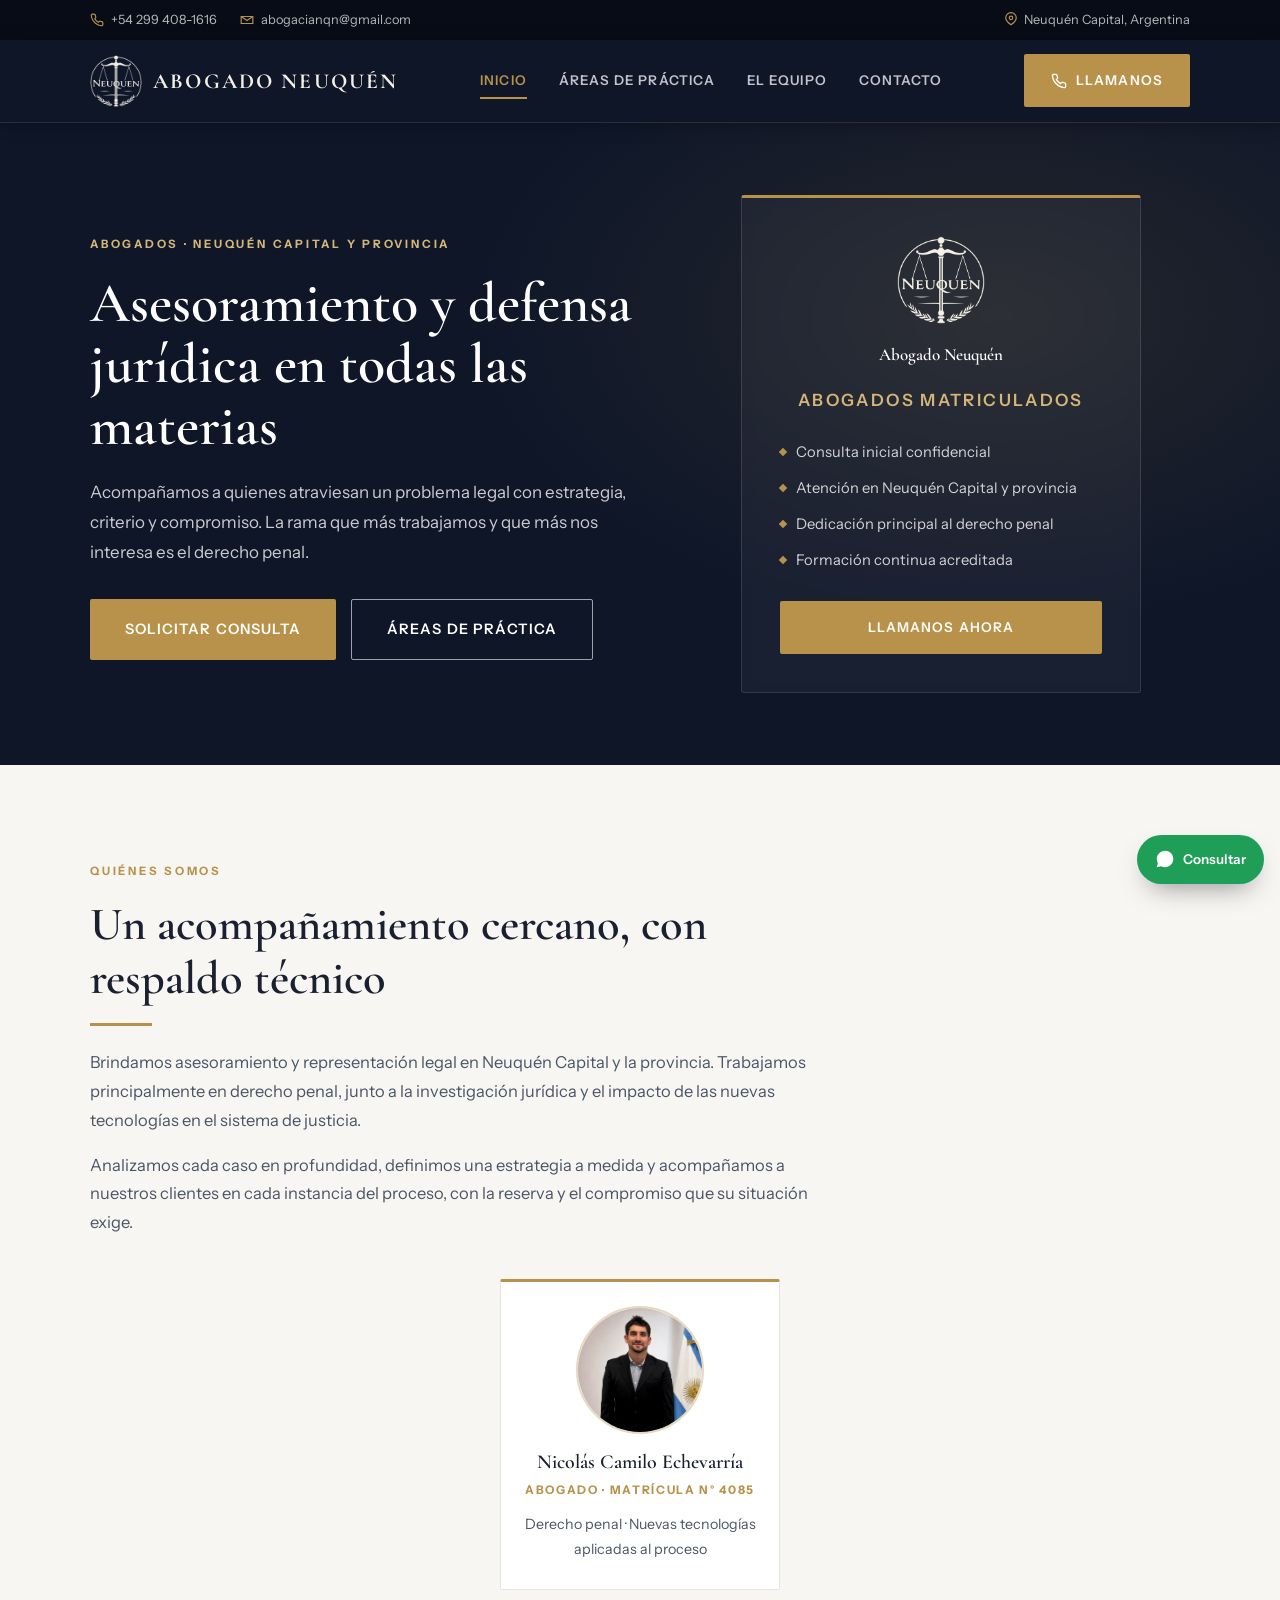
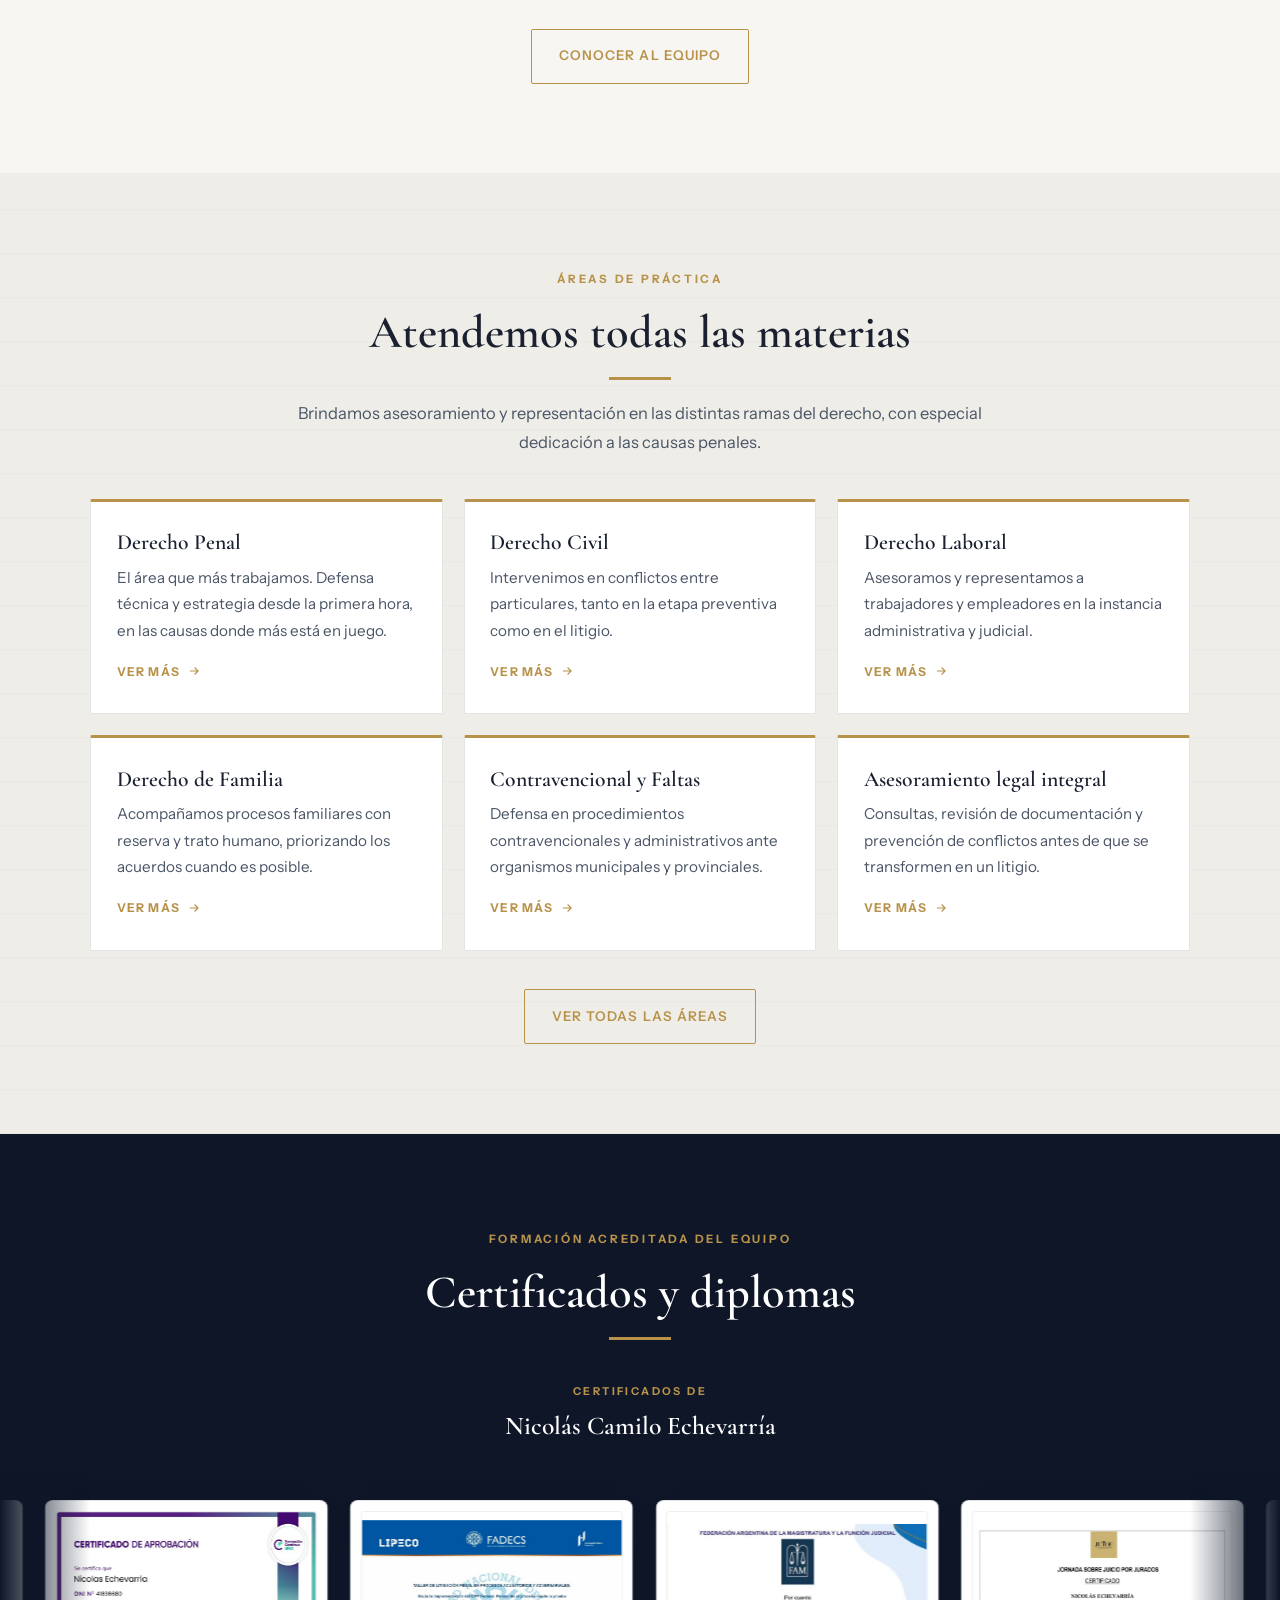
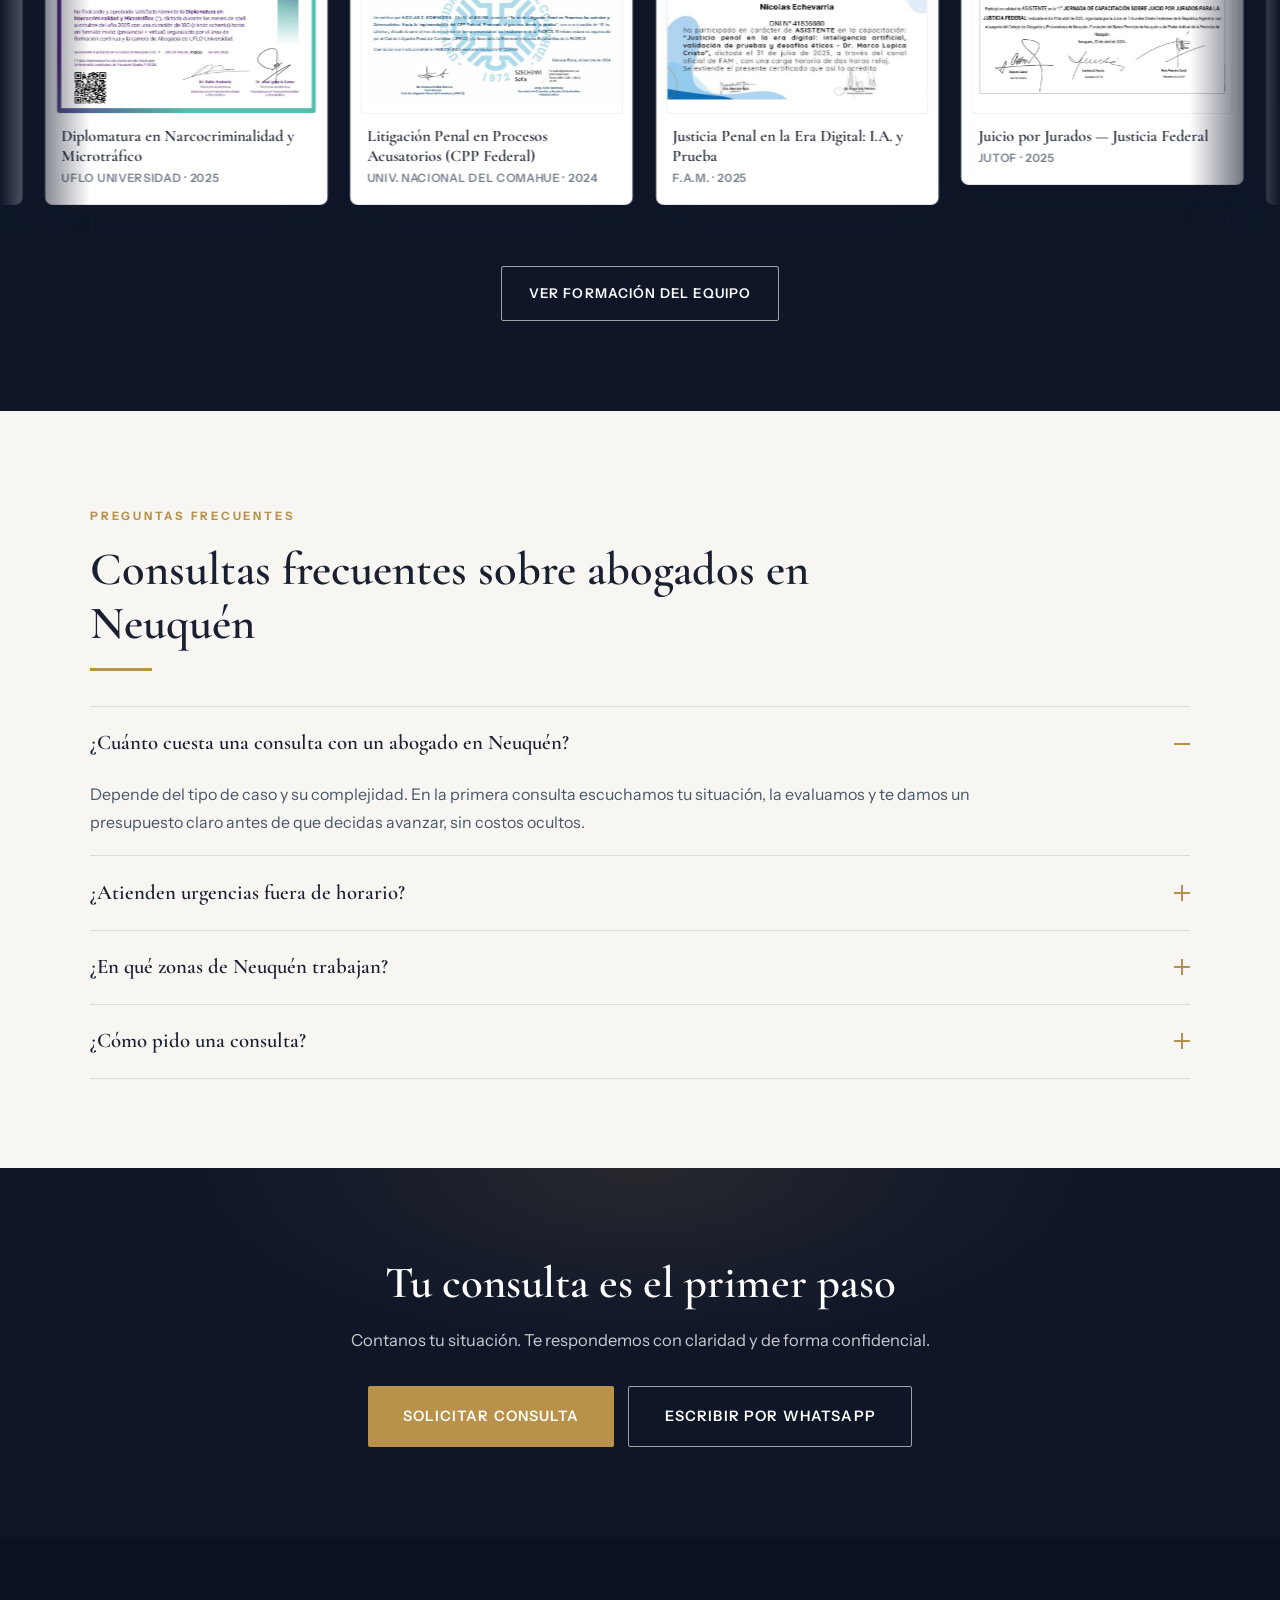
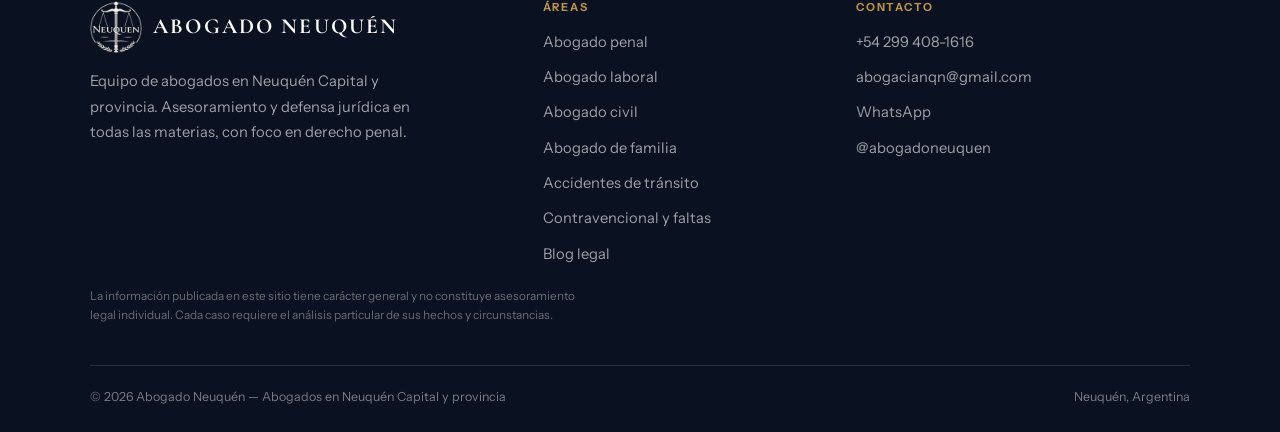
==== commit c3e5b93c: "SEO agresivo: FAQ home, 6 especialidades, blog con 3 articulos, enlazado total y sitemap 14 URLs" ====
--- a/index.html
+++ b/index.html
@@ -26,7 +26,7 @@
 <link rel="preconnect" href="https://fonts.googleapis.com">
 <link rel="preconnect" href="https://fonts.gstatic.com" crossorigin>
 <link rel="stylesheet" href="https://fonts.googleapis.com/css2?family=Cormorant+Garamond:wght@500;600;700&family=Instrument+Sans:wght@400;500;600;700&display=swap">
-<link rel="stylesheet" href="styles.css?v=20260724t17">
+<link rel="stylesheet" href="styles.css?v=20260724t18">
 <script type="application/ld+json">
 {
   "@context": "https://schema.org",
@@ -66,6 +66,18 @@
   ]
 }
 </script>
+<script type="application/ld+json">
+{
+  "@context": "https://schema.org",
+  "@type": "FAQPage",
+  "mainEntity": [
+    { "@type": "Question", "name": "¿Cuánto cuesta una consulta con un abogado en Neuquén?", "acceptedAnswer": { "@type": "Answer", "text": "Depende del tipo de caso y su complejidad. En la primera consulta escuchamos tu situación, la evaluamos y te damos un presupuesto claro antes de que decidas avanzar, sin costos ocultos." } },
+    { "@type": "Question", "name": "¿Atienden urgencias fuera de horario?", "acceptedAnswer": { "@type": "Answer", "text": "Sí. En materia penal, una detención o un allanamiento no esperan. Escribinos por WhatsApp o llamanos y coordinamos la intervención lo antes posible." } },
+    { "@type": "Question", "name": "¿En qué zonas de Neuquén trabajan?", "acceptedAnswer": { "@type": "Answer", "text": "Atendemos en Neuquén Capital y en toda la provincia de Neuquén, ante la Justicia provincial y federal." } },
+    { "@type": "Question", "name": "¿Cómo pido una consulta?", "acceptedAnswer": { "@type": "Answer", "text": "Podés llamarnos, escribirnos por WhatsApp o completar el formulario de contacto. Te respondemos a la brevedad, con reserva y de forma confidencial." } }
+  ]
+}
+</script>
 </head>
 <body>
 <a class="skip-link" href="#main">Saltar al contenido</a>
@@ -190,6 +202,35 @@
     </div>
   </section>
 
+  <!-- Preguntas frecuentes -->
+  <section class="section">
+    <div class="container">
+      <div class="section-head" data-reveal>
+        <span class="eyebrow">Preguntas frecuentes</span>
+        <h2>Consultas frecuentes sobre abogados en Neuquén</h2>
+        <div class="rule"></div>
+      </div>
+      <div class="faq" data-reveal>
+        <div class="faq-item" data-open="true">
+          <button class="faq-q" type="button" data-faq-toggle aria-expanded="true">¿Cuánto cuesta una consulta con un abogado en Neuquén?<span class="faq-ico" aria-hidden="true"></span></button>
+          <div class="faq-a"><div class="faq-a-inner"><p>Depende del tipo de caso y su complejidad. En la primera consulta escuchamos tu situación, la evaluamos y te damos un presupuesto claro antes de que decidas avanzar, sin costos ocultos.</p></div></div>
+        </div>
+        <div class="faq-item" data-open="false">
+          <button class="faq-q" type="button" data-faq-toggle aria-expanded="false">¿Atienden urgencias fuera de horario?<span class="faq-ico" aria-hidden="true"></span></button>
+          <div class="faq-a"><div class="faq-a-inner"><p>Sí. En materia penal, una detención o un allanamiento no esperan. Escribinos por WhatsApp o llamanos y coordinamos la intervención lo antes posible.</p></div></div>
+        </div>
+        <div class="faq-item" data-open="false">
+          <button class="faq-q" type="button" data-faq-toggle aria-expanded="false">¿En qué zonas de Neuquén trabajan?<span class="faq-ico" aria-hidden="true"></span></button>
+          <div class="faq-a"><div class="faq-a-inner"><p>Atendemos en Neuquén Capital y en toda la provincia de Neuquén, ante la Justicia provincial y federal.</p></div></div>
+        </div>
+        <div class="faq-item" data-open="false">
+          <button class="faq-q" type="button" data-faq-toggle aria-expanded="false">¿Cómo pido una consulta?<span class="faq-ico" aria-hidden="true"></span></button>
+          <div class="faq-a"><div class="faq-a-inner"><p>Podés llamarnos, escribirnos por WhatsApp o completar el formulario de contacto. Te respondemos a la brevedad, con reserva y de forma confidencial.</p></div></div>
+        </div>
+      </div>
+    </div>
+  </section>
+
   <!-- CTA -->
   <section class="section cta-band">
     <div class="container">
@@ -221,6 +262,9 @@
           <li><a href="/abogado-laboral-neuquen">Abogado laboral</a></li>
           <li><a href="/abogado-civil-neuquen">Abogado civil</a></li>
           <li><a href="/abogado-familia-neuquen">Abogado de familia</a></li>
+          <li><a href="/abogado-transito-neuquen">Accidentes de tránsito</a></li>
+          <li><a href="/abogado-contravencional-neuquen">Contravencional y faltas</a></li>
+          <li><a href="/blog">Blog legal</a></li>
         </ul>
       </div>
       <div>
@@ -260,7 +304,7 @@
   </div>
 </div>
 
-<script defer src="lib/manifest.js?v=20260724t17"></script>
-<script defer src="main.js?v=20260724t17"></script>
+<script defer src="lib/manifest.js?v=20260724t18"></script>
+<script defer src="main.js?v=20260724t18"></script>
 </body>
 </html>
--- a/styles.css
+++ b/styles.css
@@ -321,3 +321,21 @@
 .related-areas { margin-top: 1.4rem; display: flex; flex-wrap: wrap; gap: .8rem; }
 .related-areas a { display: inline-flex; padding: .7rem 1.2rem; border: 1px solid var(--line-gold); border-radius: 2px; font-weight: 600; font-size: .9rem; color: var(--ink); transition: background-color .3s, color .3s, border-color .3s; }
 .related-areas a:hover { background: var(--gold); color: #fff; border-color: var(--gold); }
+
+
+/* ---------- Blog + articulos ---------- */
+.blog-list { margin-top: 2.6rem; display: grid; gap: 1.4rem; grid-template-columns: 1fr; }
+@media (min-width:760px){ .blog-list { grid-template-columns: 1fr 1fr; } }
+.blog-card { display: block; background: var(--white); border: 1px solid var(--line); border-top: 3px solid var(--gold); border-radius: 3px; padding: 1.8rem 1.6rem; transition: transform .35s var(--ease), box-shadow .35s; }
+.blog-card:hover { transform: translateY(-4px); box-shadow: 0 18px 40px -22px rgba(26,32,48,.4); }
+.blog-card .cat { font-size: .68rem; font-weight: 700; letter-spacing: .16em; text-transform: uppercase; color: var(--gold); }
+.blog-card h3 { margin-top: .6rem; font-size: 1.32rem; }
+.blog-card p { margin-top: .6rem; font-size: .93rem; }
+.article-body { max-width: 46rem; }
+.article-body p { margin-top: 1.1rem; }
+.article-body h2 { margin-top: 2.2rem; font-size: clamp(1.4rem,3vw,1.9rem); }
+.article-body ul { margin-top: 1rem; display: grid; gap: .55rem; }
+.article-body li { display: flex; align-items: flex-start; gap: .55rem; font-size: 1rem; }
+.article-body li::before { content:""; width:6px; height:6px; margin-top:.62rem; background: var(--gold); flex-shrink:0; transform: rotate(45deg); }
+.article-meta { font-size: .8rem; font-weight: 600; letter-spacing: .06em; text-transform: uppercase; color: var(--ink-3); }
+.article-cta { margin-top: 2.4rem; padding: 1.6rem 1.7rem; background: var(--paper-2); border-radius: 3px; border-left: 3px solid var(--gold); }
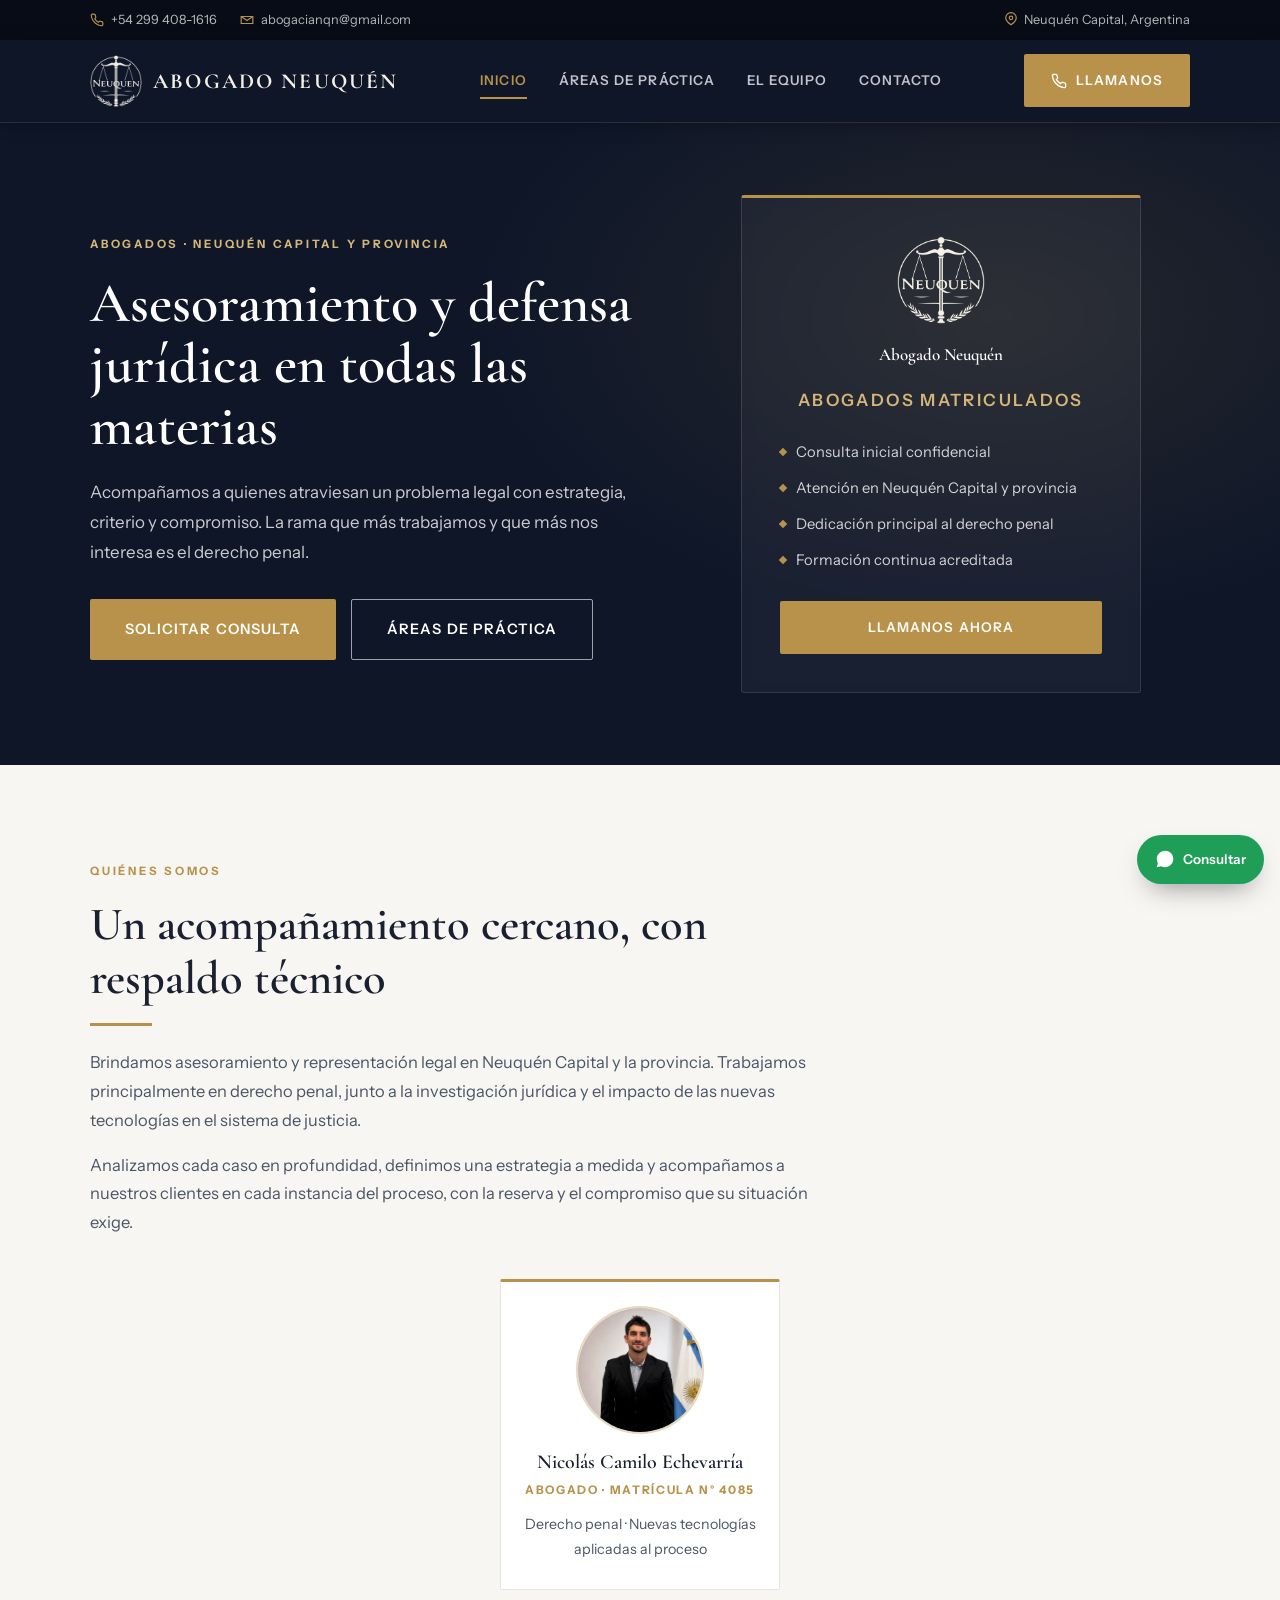
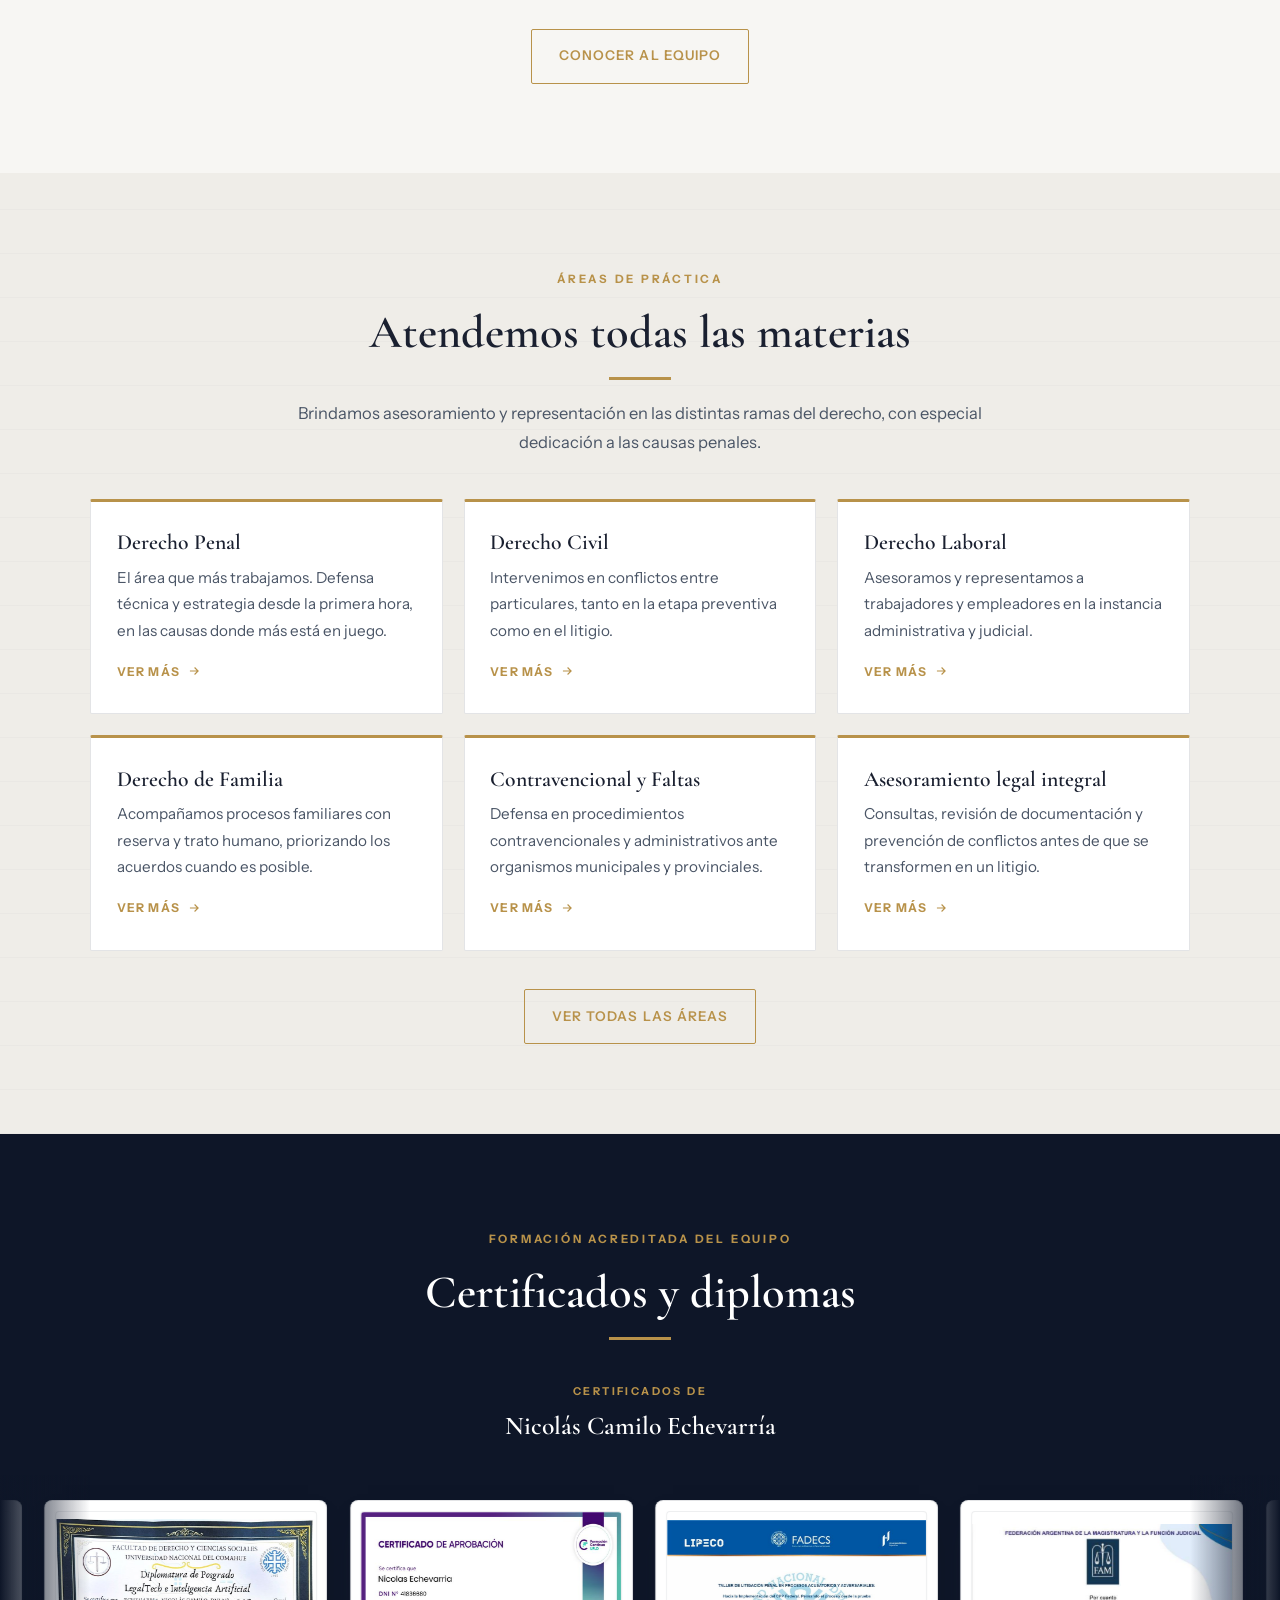
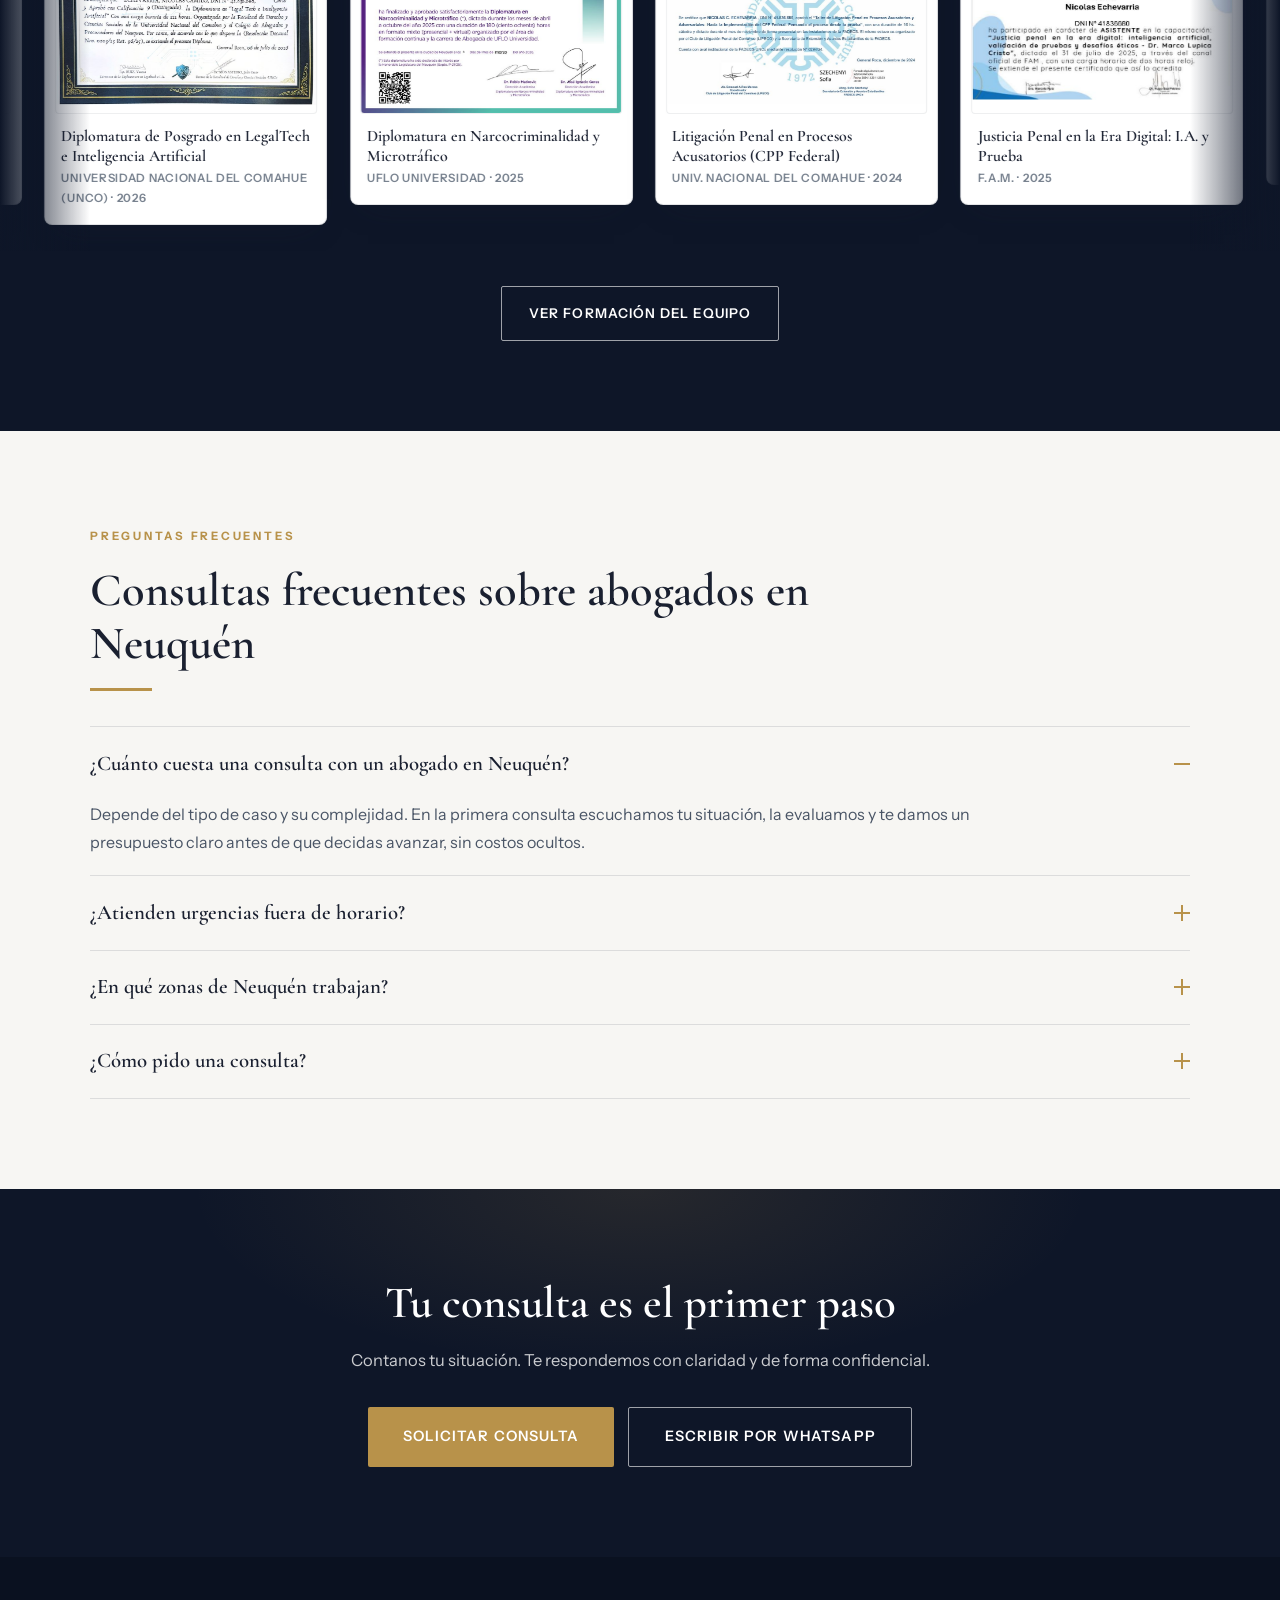
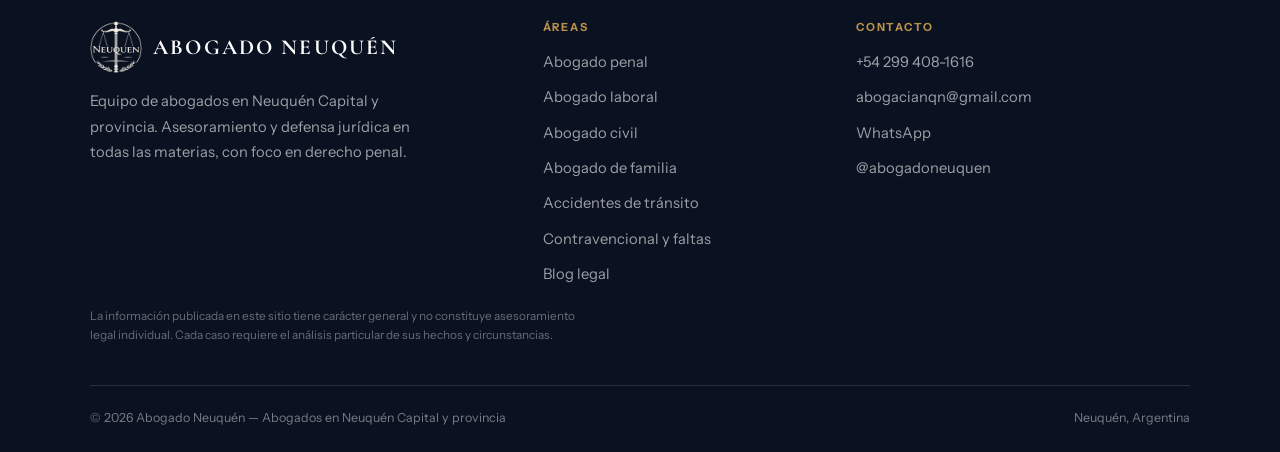
==== commit 3f809a5d: "Agrega certificado: Diplomatura de Posgrado en LegalTech e IA (UNCo 2026)" ====
--- a/index.html
+++ b/index.html
@@ -26,7 +26,7 @@
 <link rel="preconnect" href="https://fonts.googleapis.com">
 <link rel="preconnect" href="https://fonts.gstatic.com" crossorigin>
 <link rel="stylesheet" href="https://fonts.googleapis.com/css2?family=Cormorant+Garamond:wght@500;600;700&family=Instrument+Sans:wght@400;500;600;700&display=swap">
-<link rel="stylesheet" href="styles.css?v=20260724t18">
+<link rel="stylesheet" href="styles.css?v=20260724t19">
 <script type="application/ld+json">
 {
   "@context": "https://schema.org",
@@ -304,7 +304,7 @@
   </div>
 </div>
 
-<script defer src="lib/manifest.js?v=20260724t18"></script>
-<script defer src="main.js?v=20260724t18"></script>
+<script defer src="lib/manifest.js?v=20260724t19"></script>
+<script defer src="main.js?v=20260724t19"></script>
 </body>
 </html>
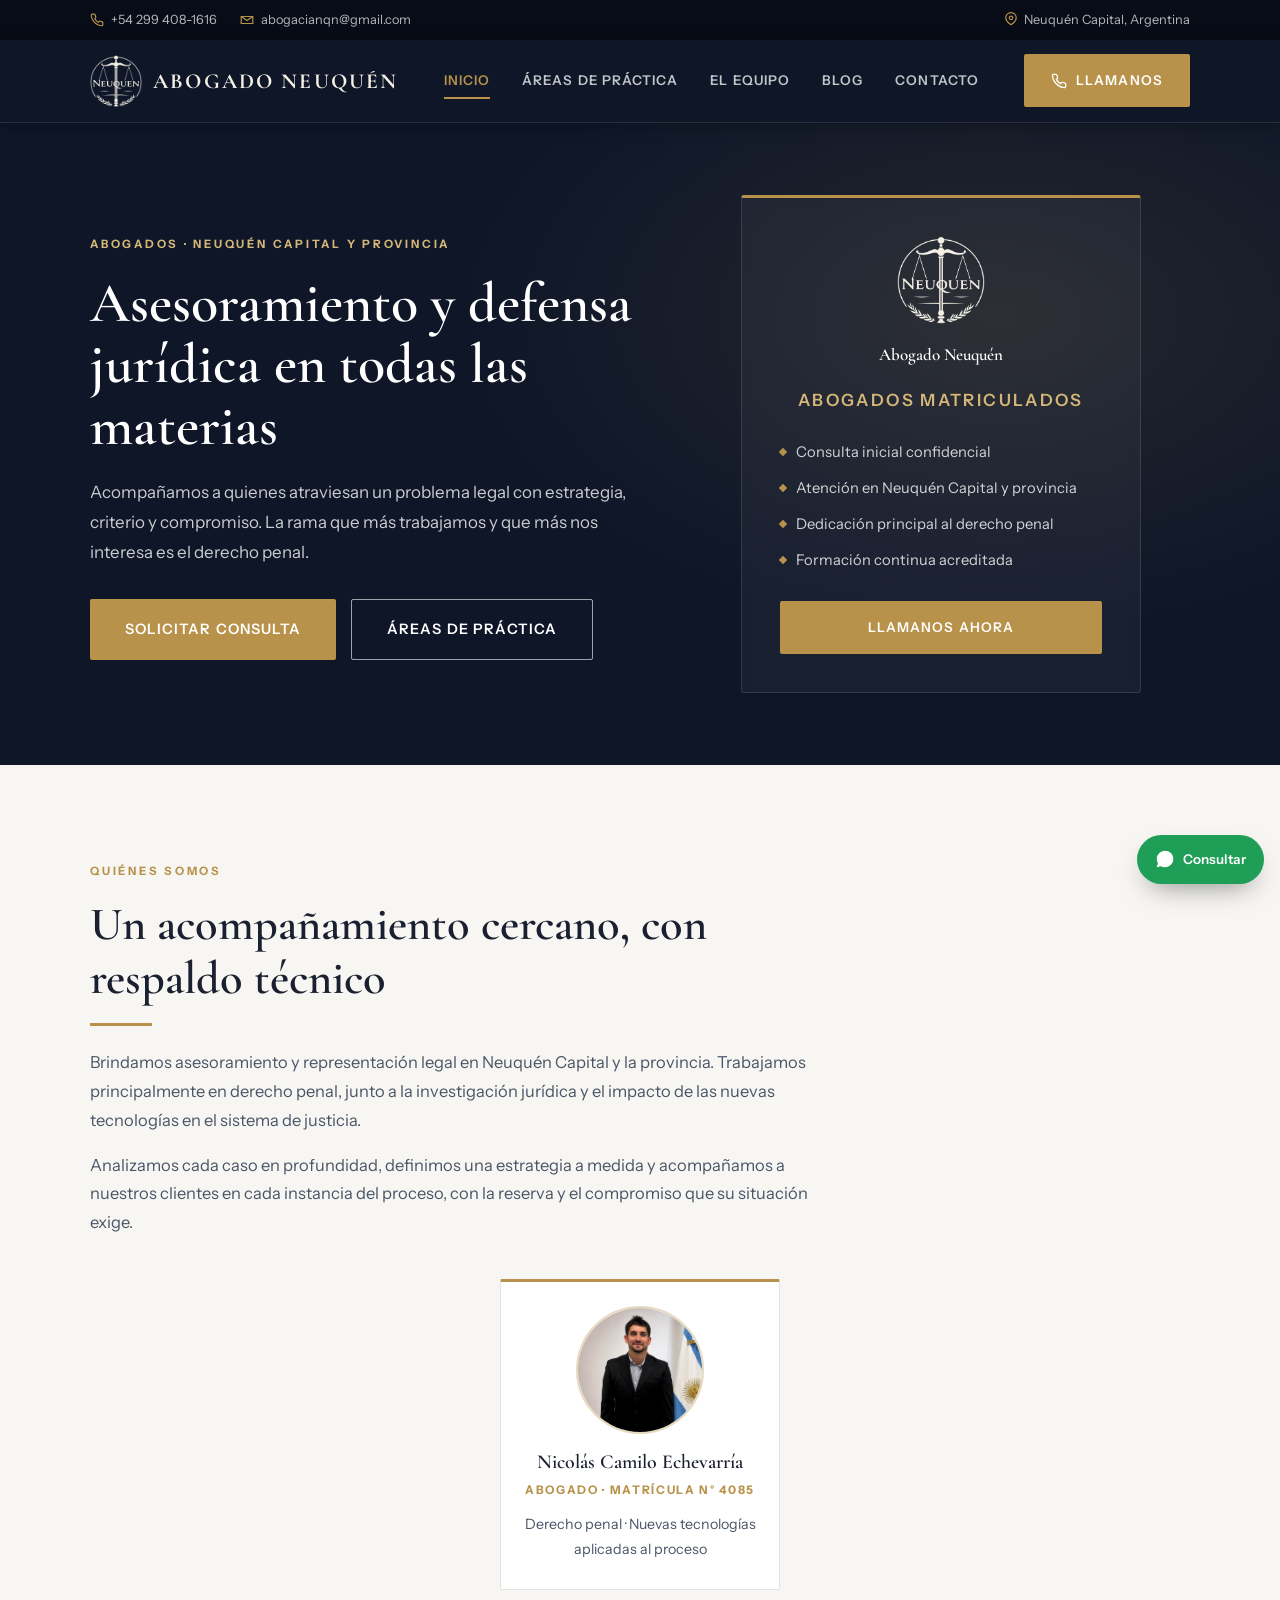
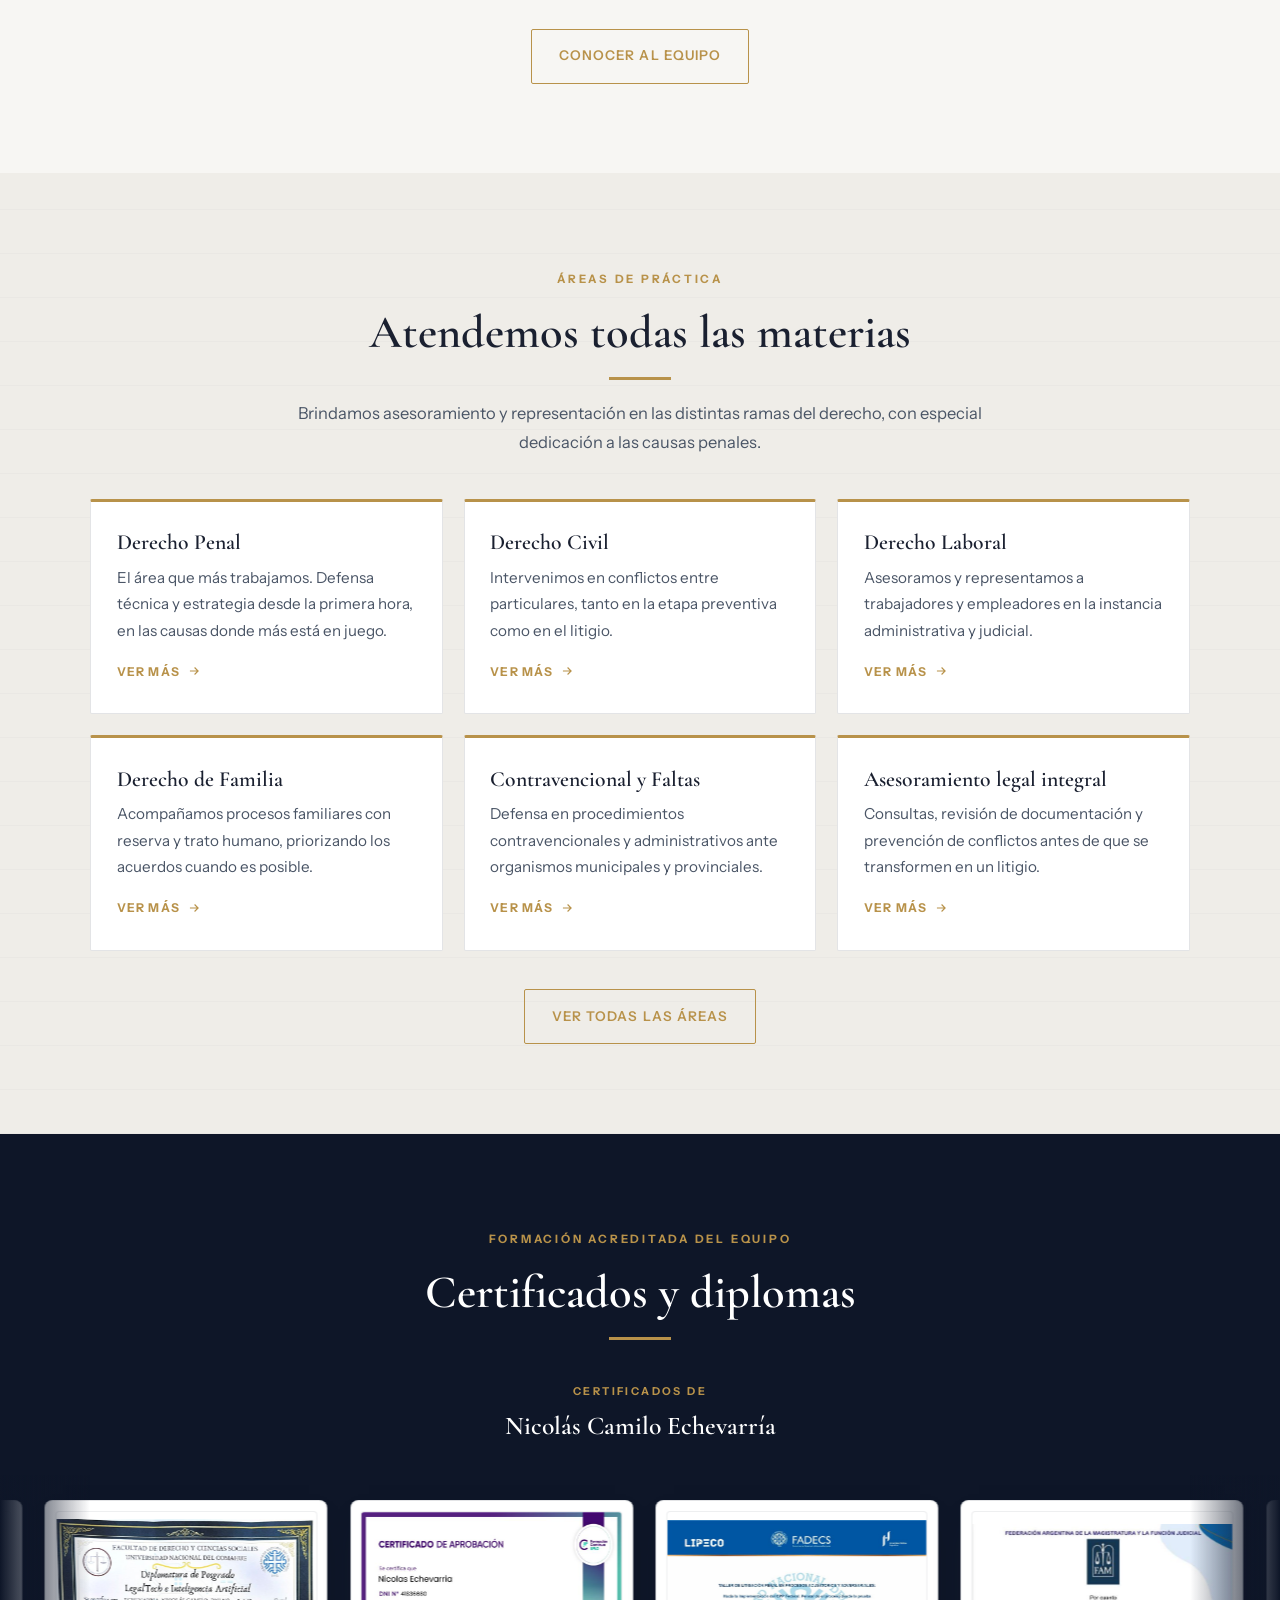
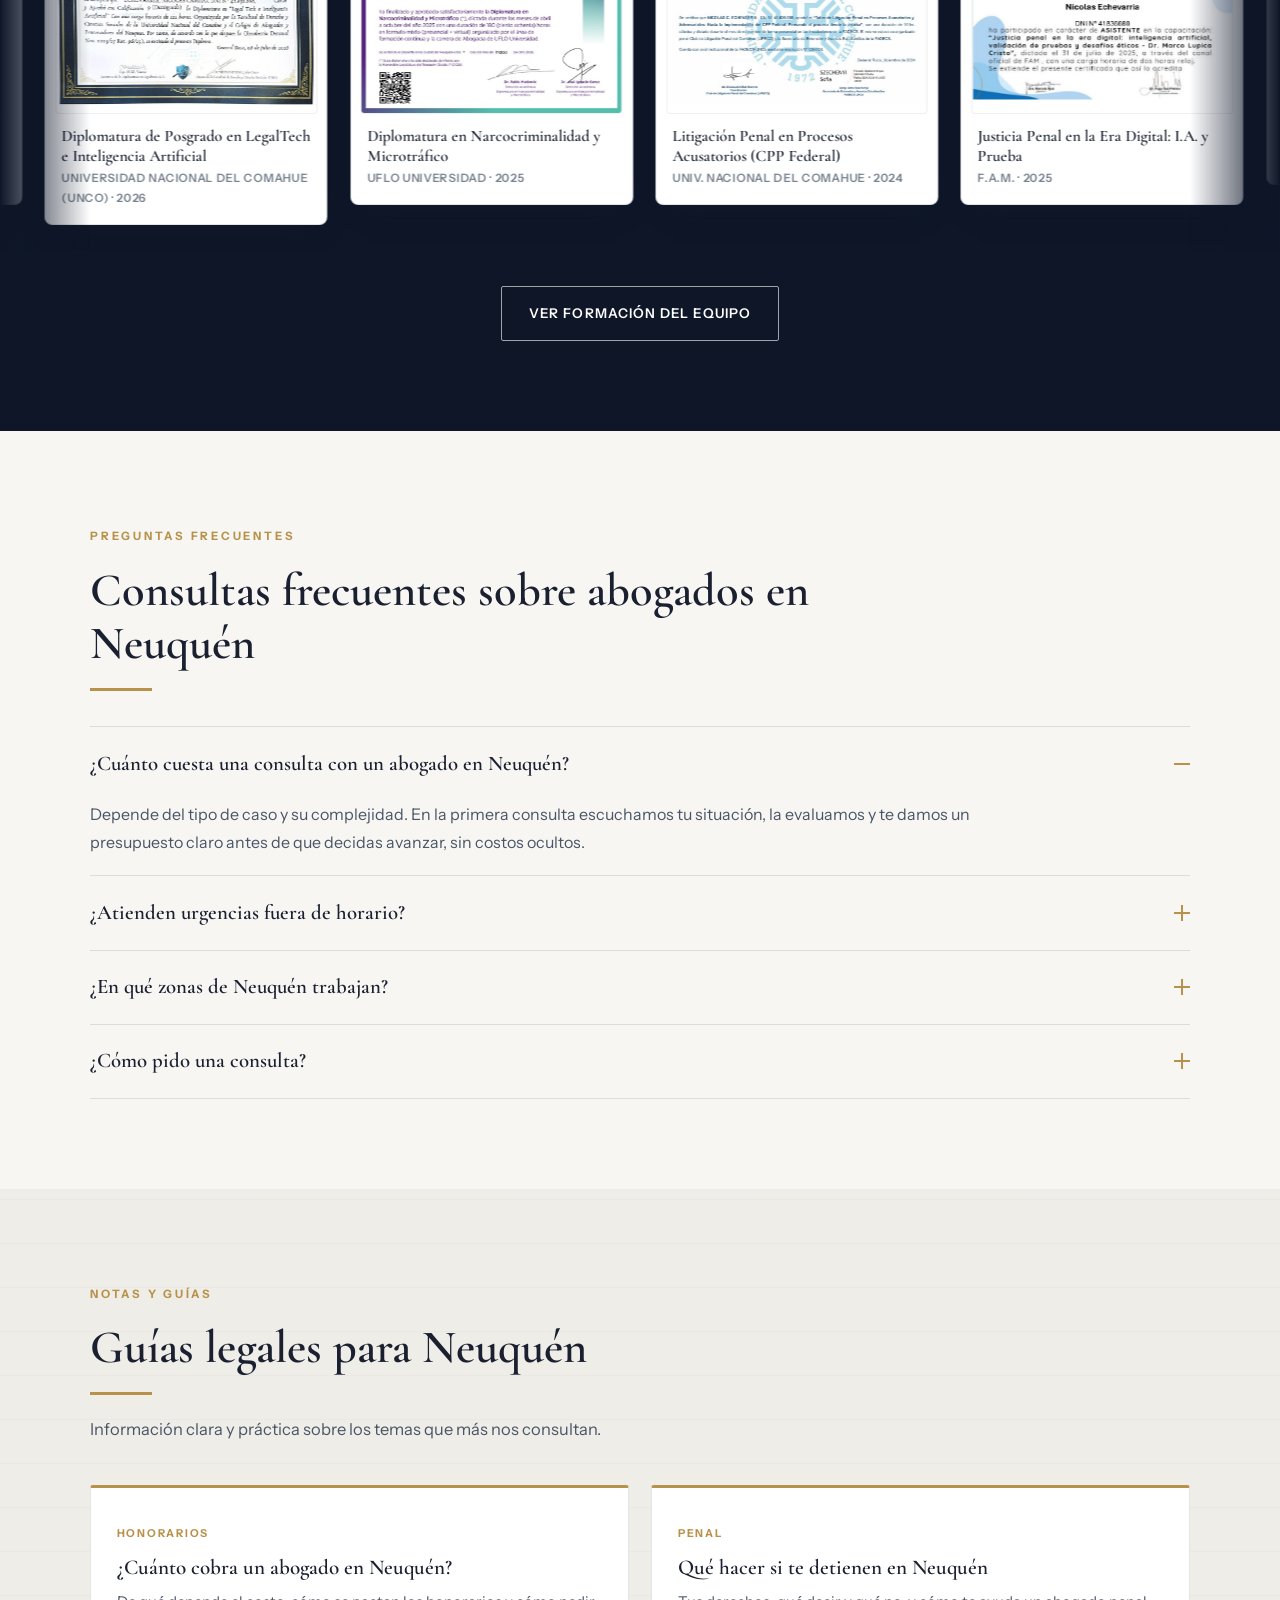
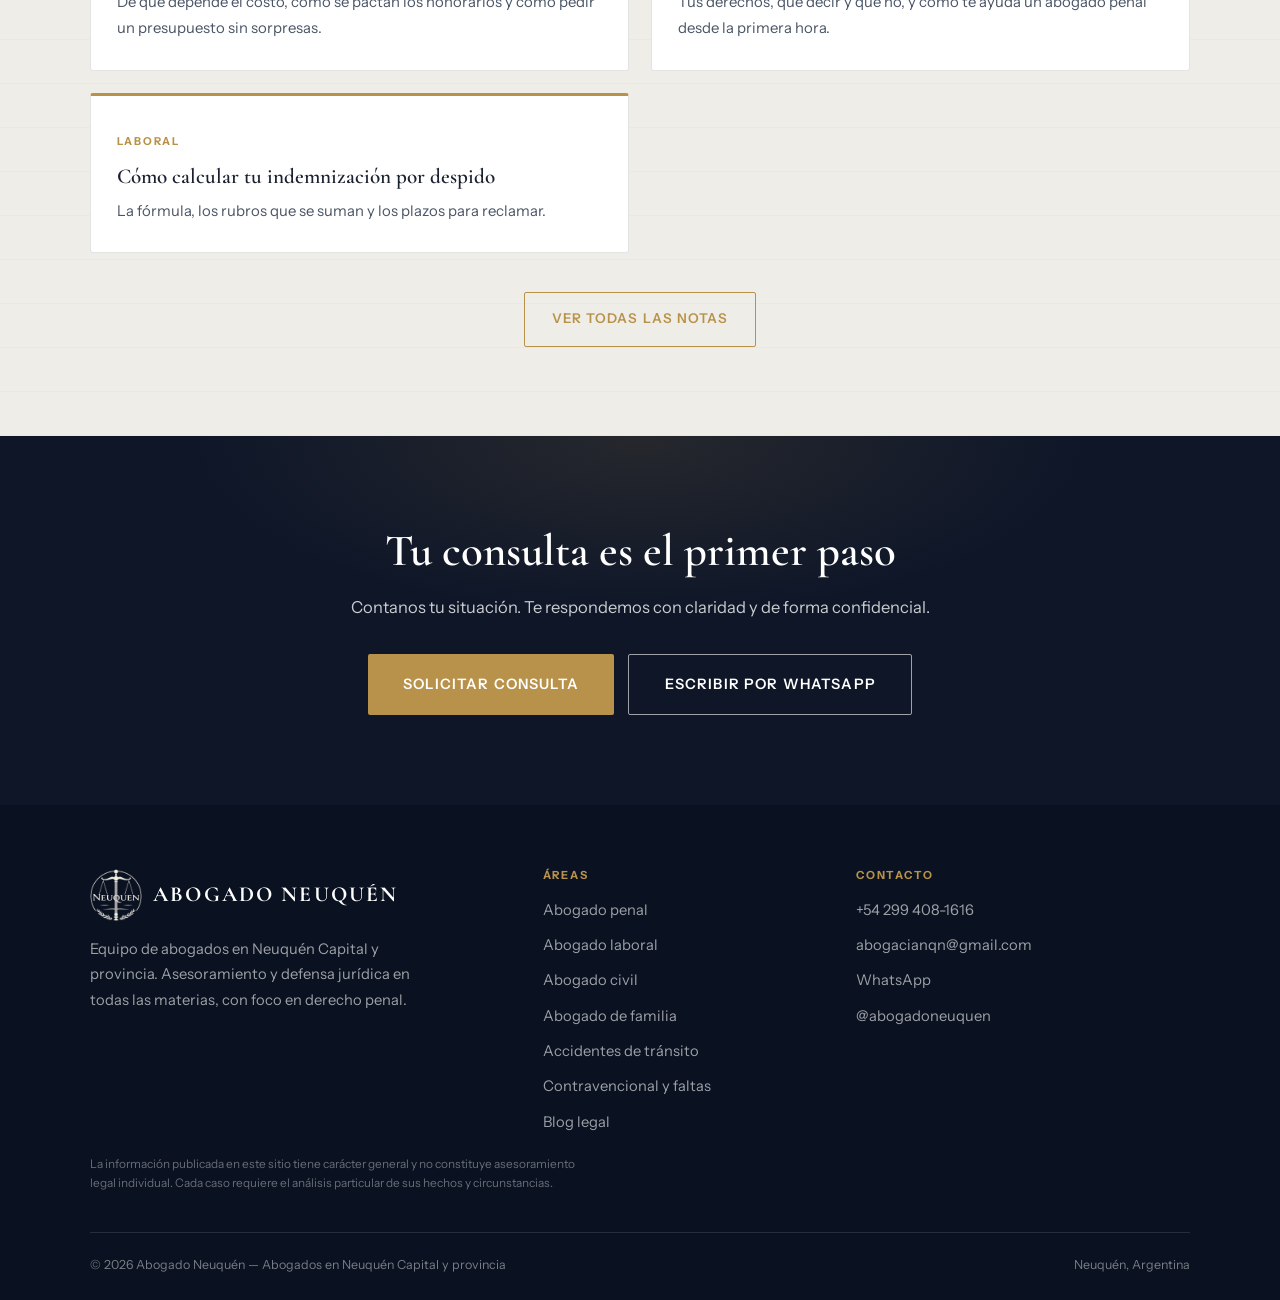
==== commit fa5c2e98: "Blog visible: agregado al menu principal y seccion de notas en la home" ====
--- a/index.html
+++ b/index.html
@@ -26,7 +26,7 @@
 <link rel="preconnect" href="https://fonts.googleapis.com">
 <link rel="preconnect" href="https://fonts.gstatic.com" crossorigin>
 <link rel="stylesheet" href="https://fonts.googleapis.com/css2?family=Cormorant+Garamond:wght@500;600;700&family=Instrument+Sans:wght@400;500;600;700&display=swap">
-<link rel="stylesheet" href="styles.css?v=20260724t19">
+<link rel="stylesheet" href="styles.css?v=20260724t20">
 <script type="application/ld+json">
 {
   "@context": "https://schema.org",
@@ -106,6 +106,7 @@
       <a href="/">Inicio</a>
       <a href="/areas-de-practica">Áreas de práctica</a>
       <a href="/equipo">El equipo</a>
+      <a href="/blog">Blog</a>
       <a href="/contacto">Contacto</a>
     </nav>
     <div class="header-actions">
@@ -121,6 +122,7 @@
   <a href="/">Inicio</a>
   <a href="/areas-de-practica">Áreas de práctica</a>
   <a href="/equipo">El equipo</a>
+  <a href="/blog">Blog</a>
   <a href="/contacto">Contacto</a>
   <a class="btn btn-gold" data-phone-link href="tel:">Llamanos</a>
 </div>
@@ -231,6 +233,26 @@
     </div>
   </section>
 
+  <!-- Notas y guías (blog) -->
+  <section class="section section--alt">
+    <div class="container">
+      <div class="section-head" data-reveal>
+        <span class="eyebrow">Notas y guías</span>
+        <h2>Guías legales para Neuquén</h2>
+        <div class="rule"></div>
+        <p>Información clara y práctica sobre los temas que más nos consultan.</p>
+      </div>
+      <div class="blog-list" data-reveal>
+        <a class="blog-card" href="/cuanto-cobra-abogado-neuquen"><span class="cat">Honorarios</span><h3>¿Cuánto cobra un abogado en Neuquén?</h3><p>De qué depende el costo, cómo se pactan los honorarios y cómo pedir un presupuesto sin sorpresas.</p></a>
+        <a class="blog-card" href="/que-hacer-si-te-detienen-neuquen"><span class="cat">Penal</span><h3>Qué hacer si te detienen en Neuquén</h3><p>Tus derechos, qué decir y qué no, y cómo te ayuda un abogado penal desde la primera hora.</p></a>
+        <a class="blog-card" href="/calcular-indemnizacion-despido-neuquen"><span class="cat">Laboral</span><h3>Cómo calcular tu indemnización por despido</h3><p>La fórmula, los rubros que se suman y los plazos para reclamar.</p></a>
+      </div>
+      <div style="text-align:center;margin-top:2.4rem" data-reveal>
+        <a class="btn btn-outline" href="/blog">Ver todas las notas</a>
+      </div>
+    </div>
+  </section>
+
   <!-- CTA -->
   <section class="section cta-band">
     <div class="container">
@@ -304,7 +326,7 @@
   </div>
 </div>
 
-<script defer src="lib/manifest.js?v=20260724t19"></script>
-<script defer src="main.js?v=20260724t19"></script>
+<script defer src="lib/manifest.js?v=20260724t20"></script>
+<script defer src="main.js?v=20260724t20"></script>
 </body>
 </html>
